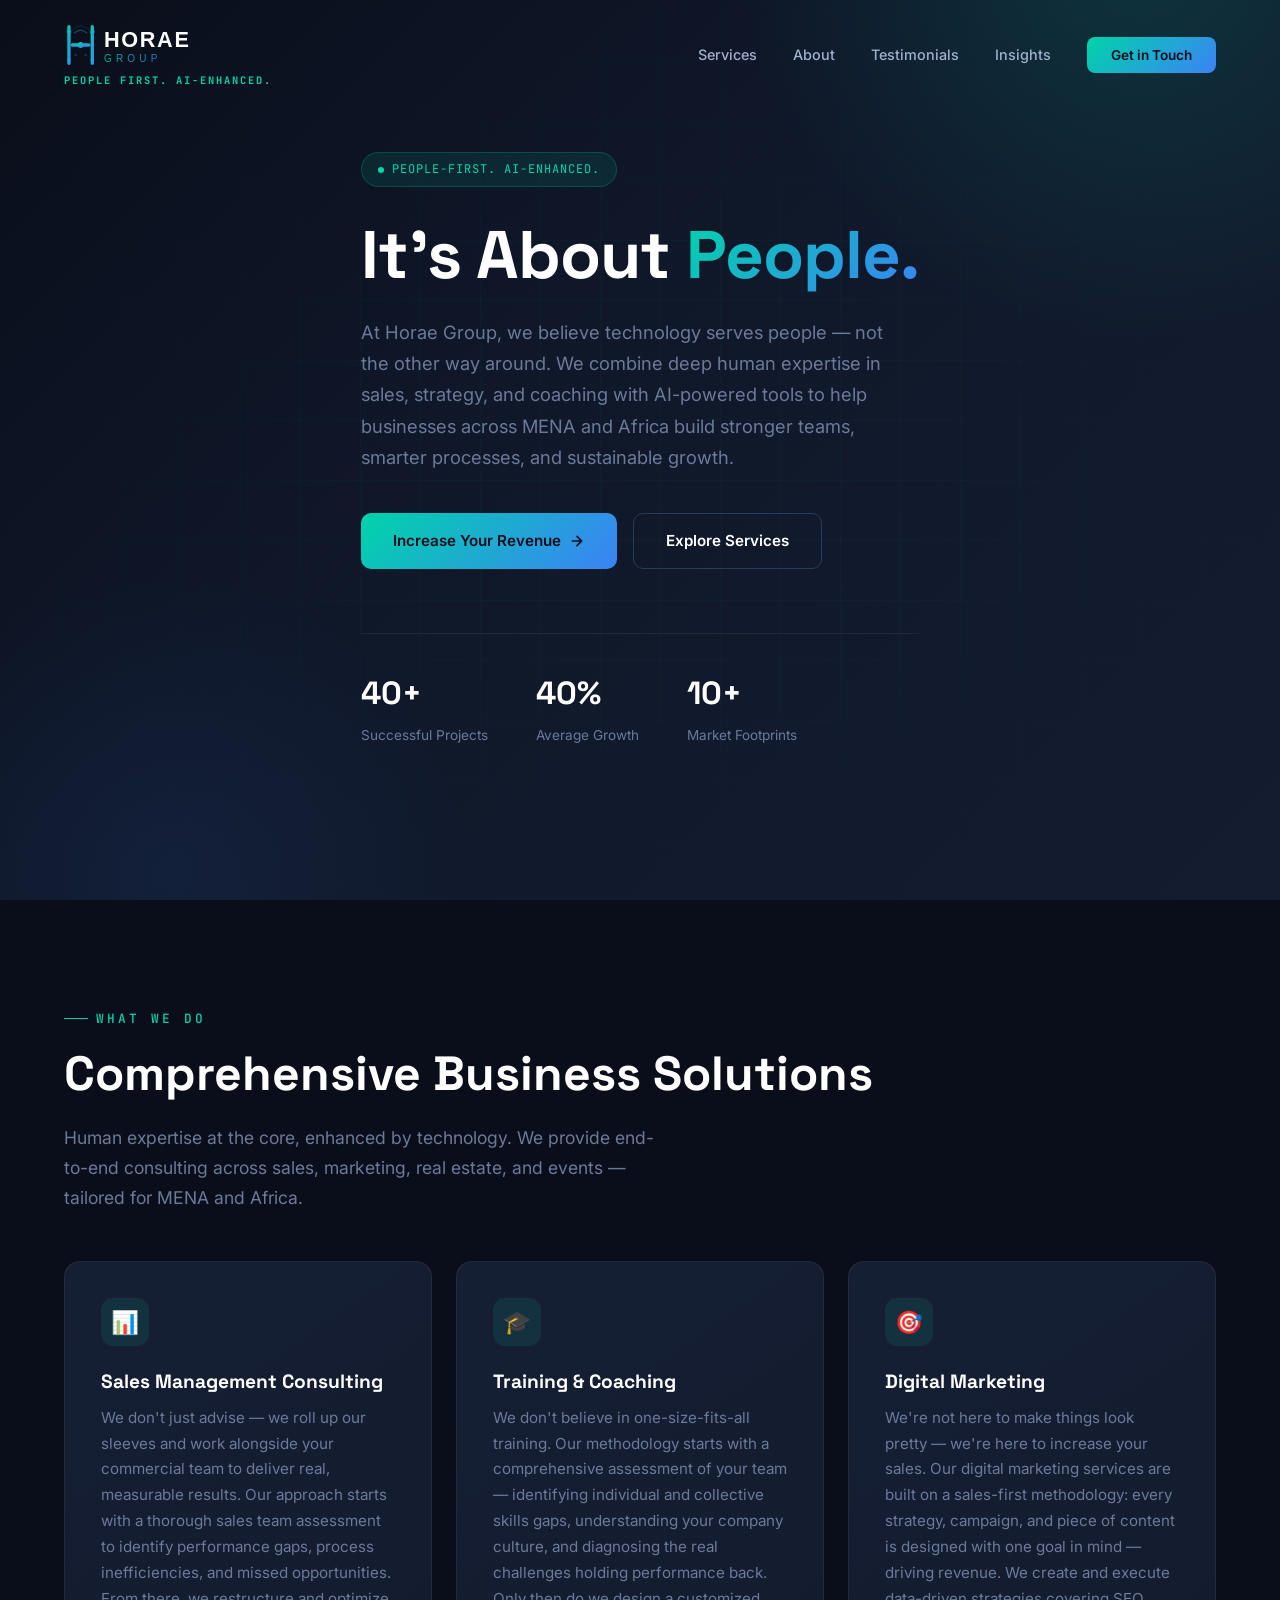
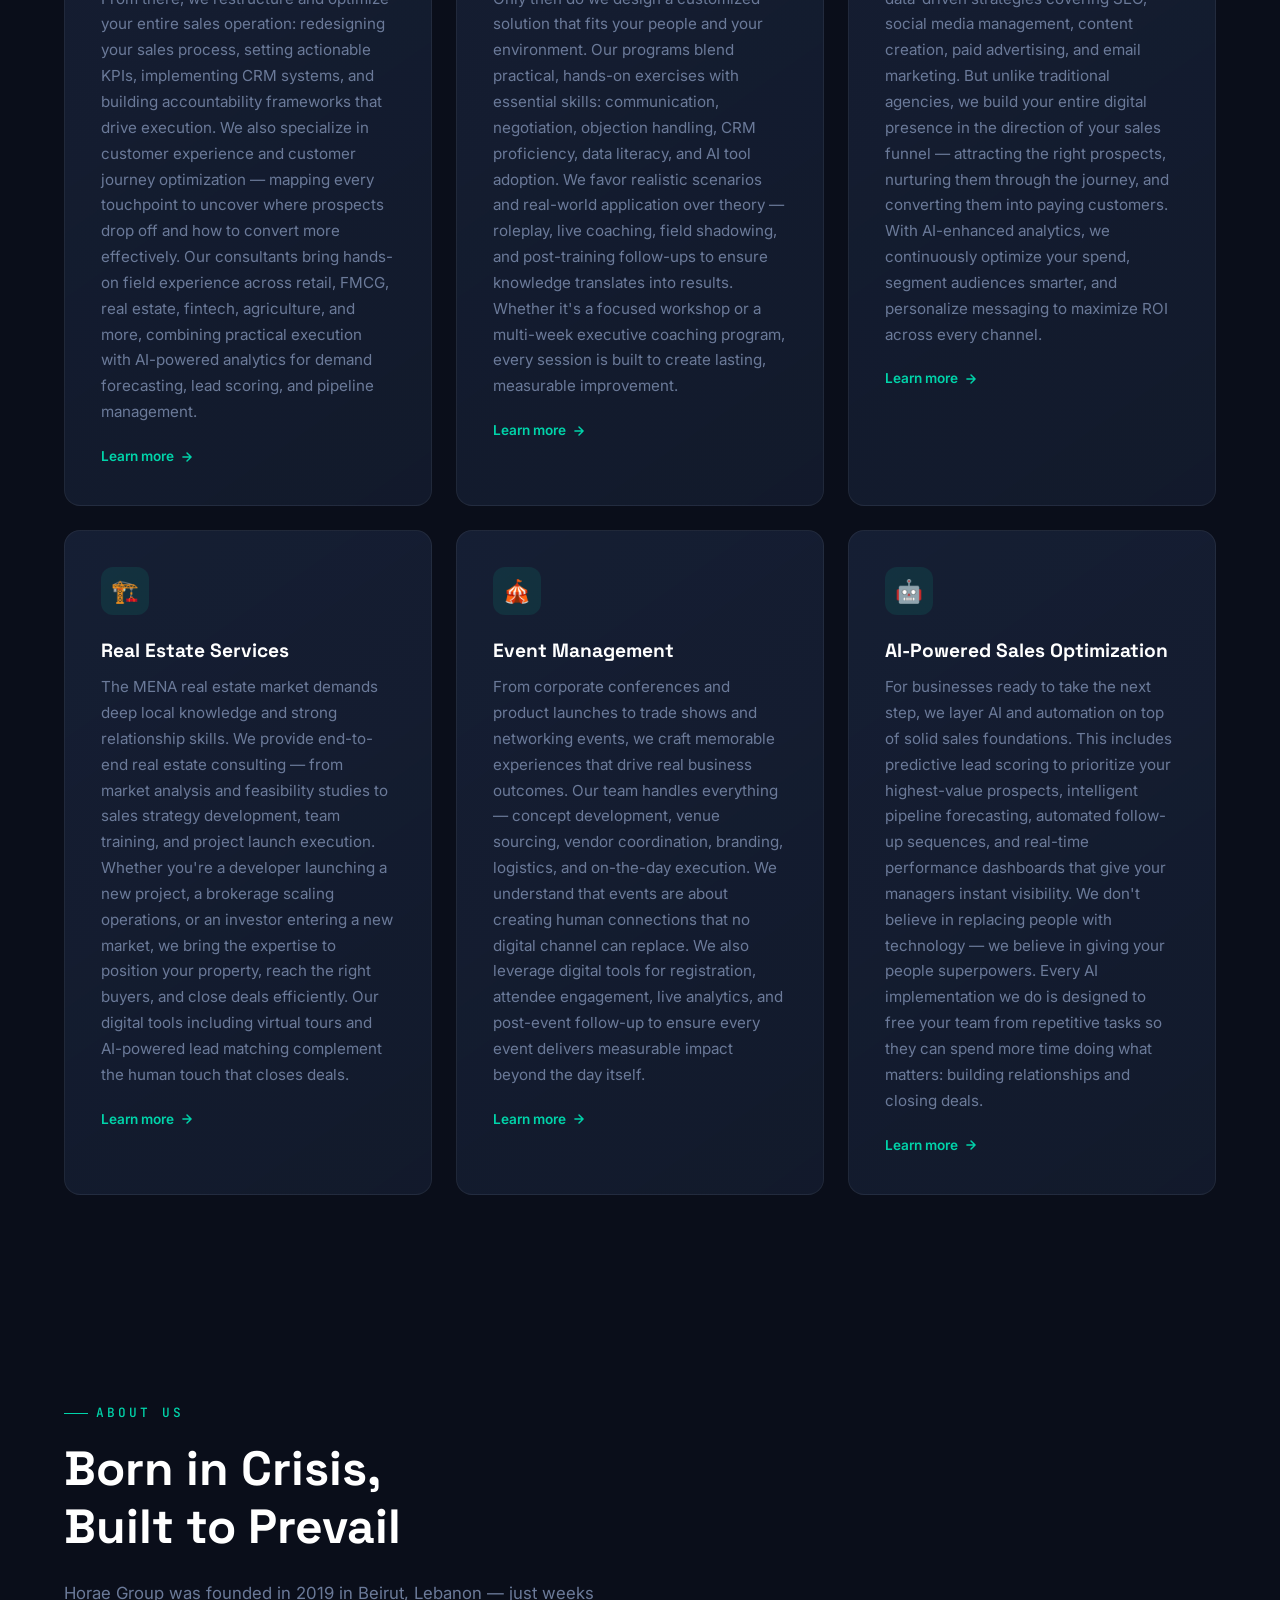
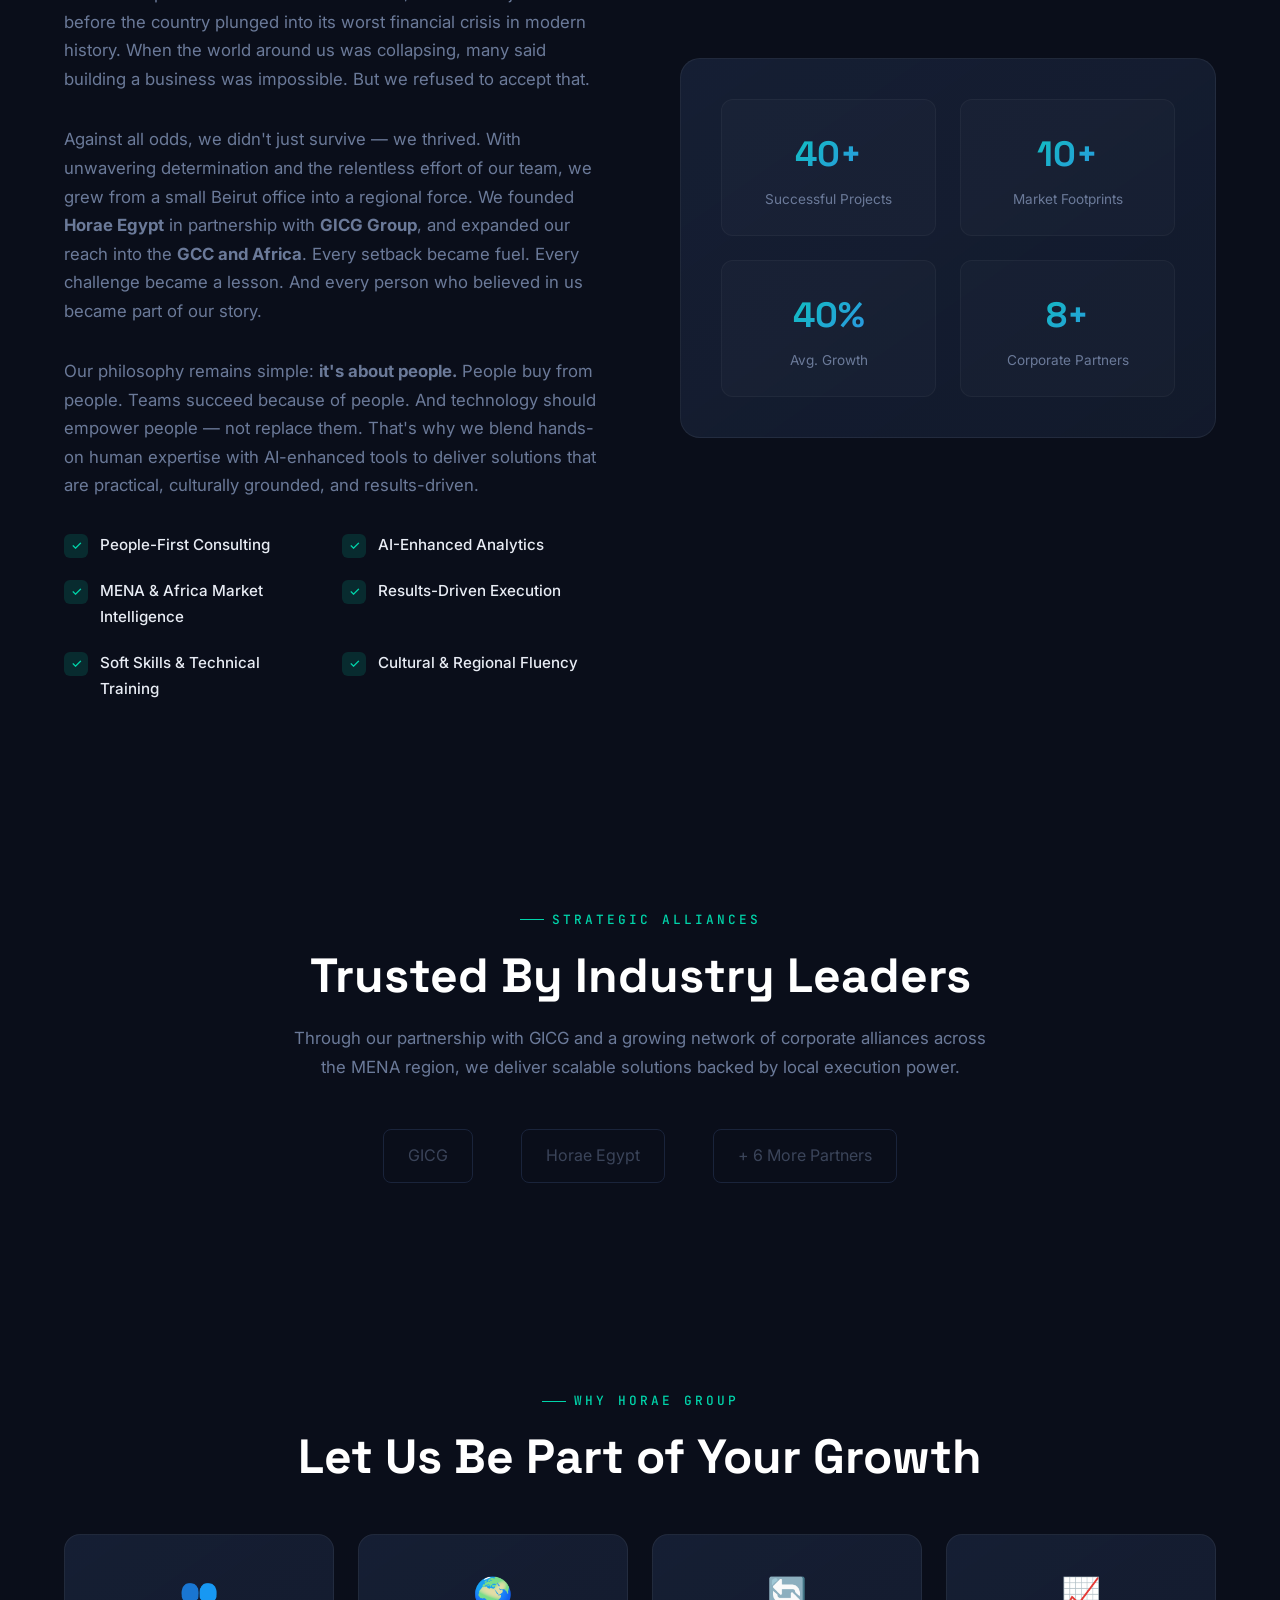
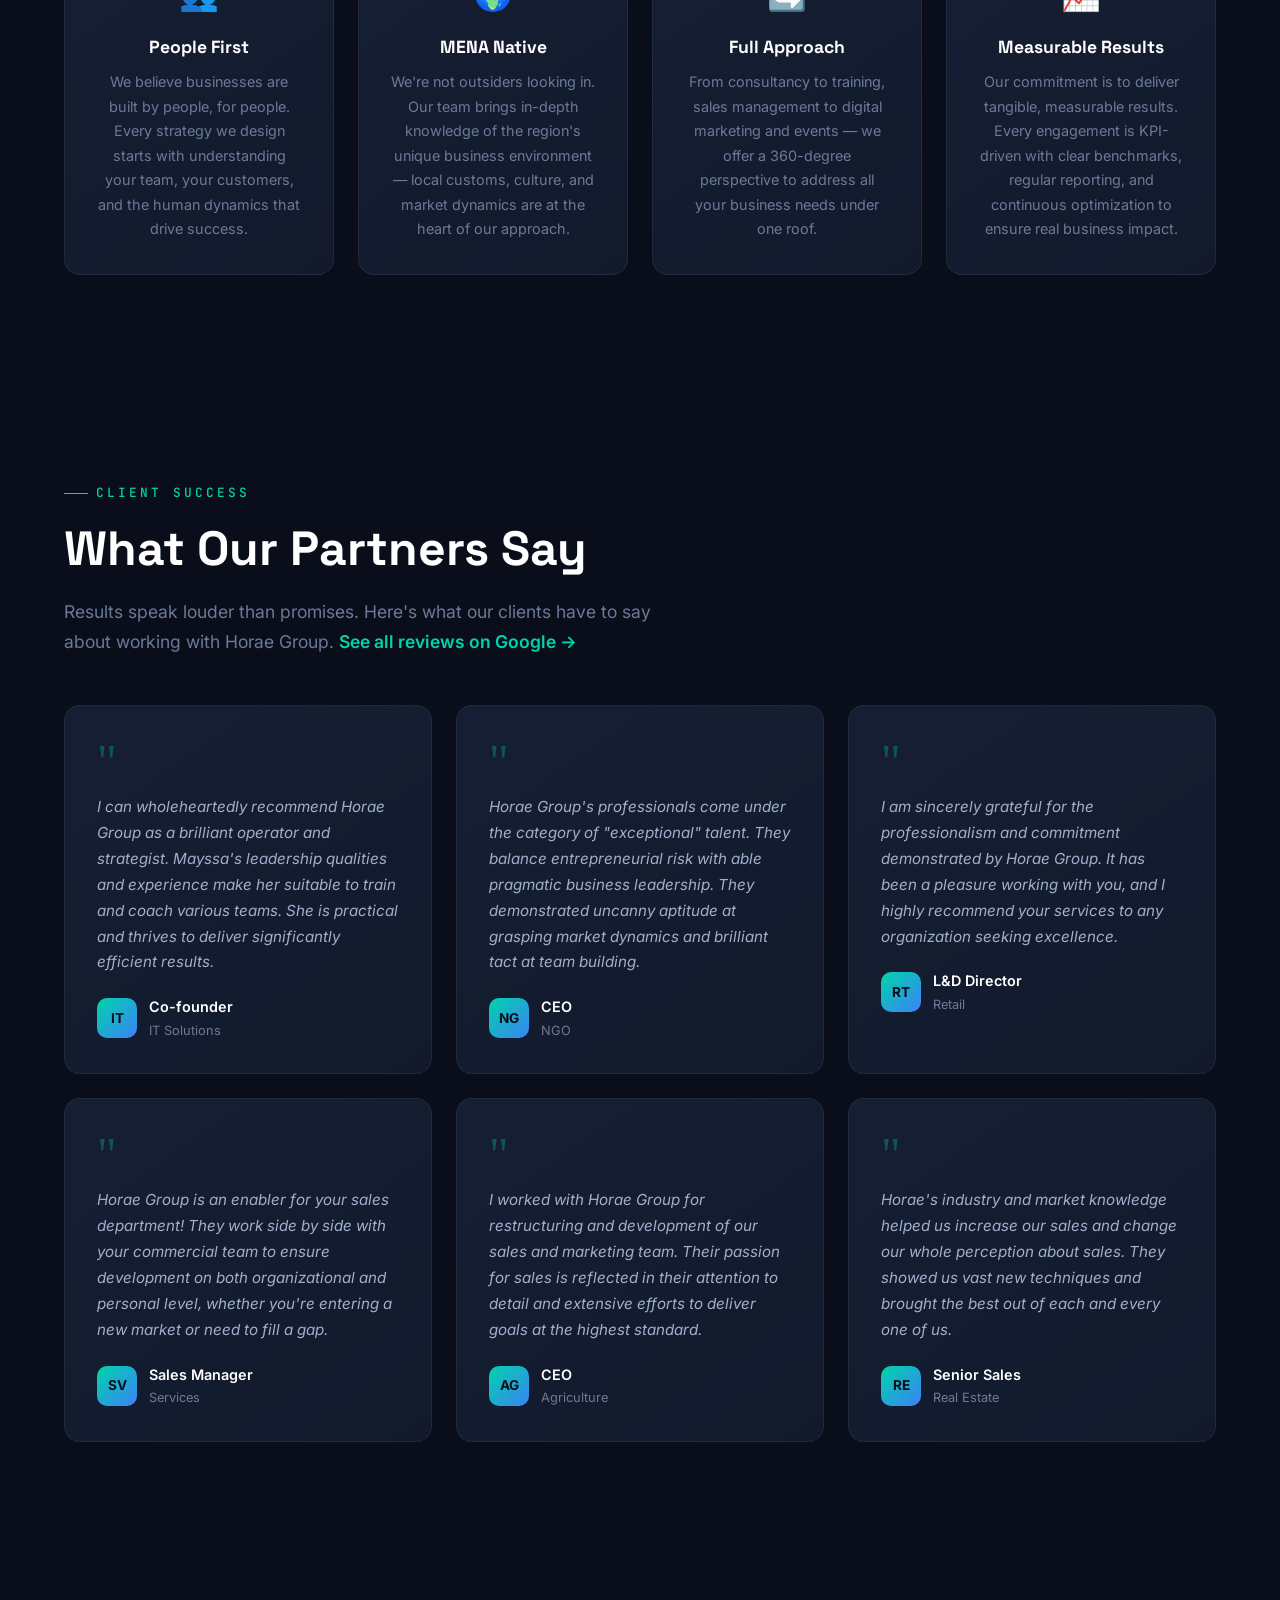
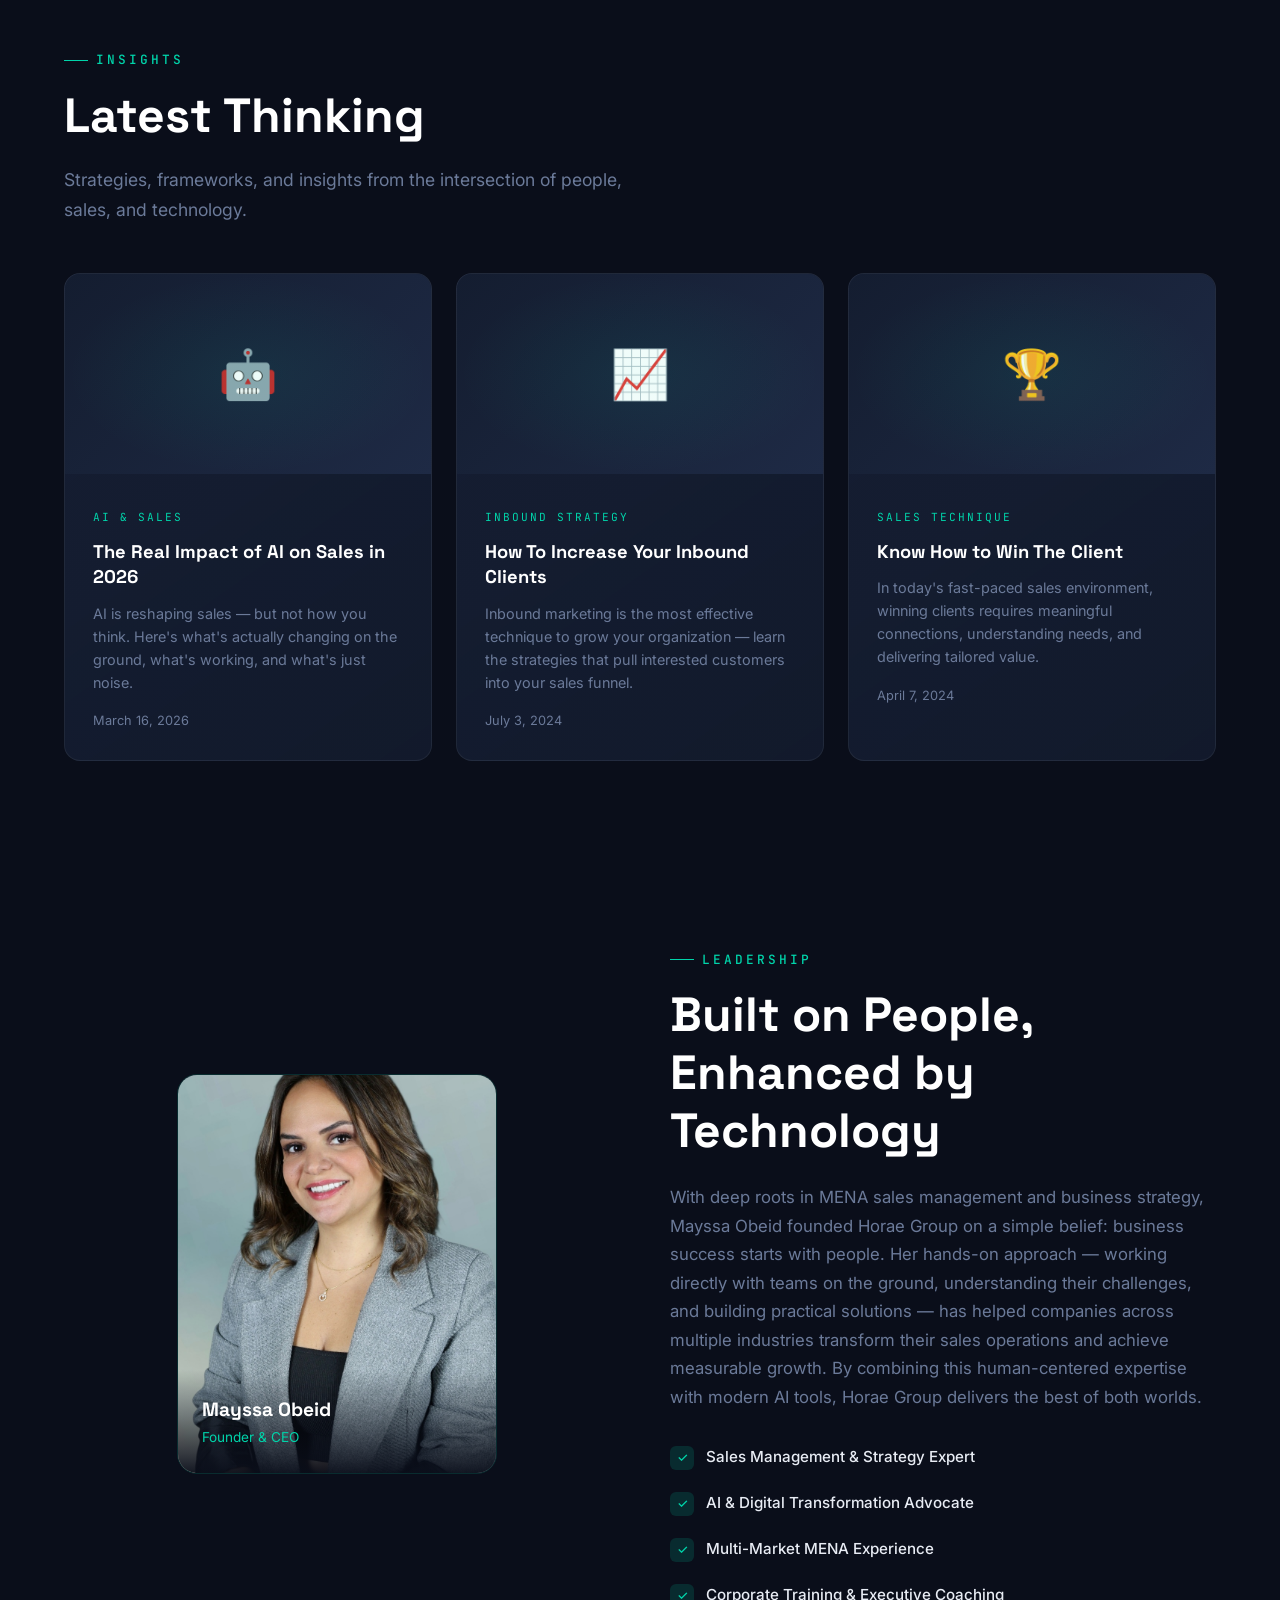
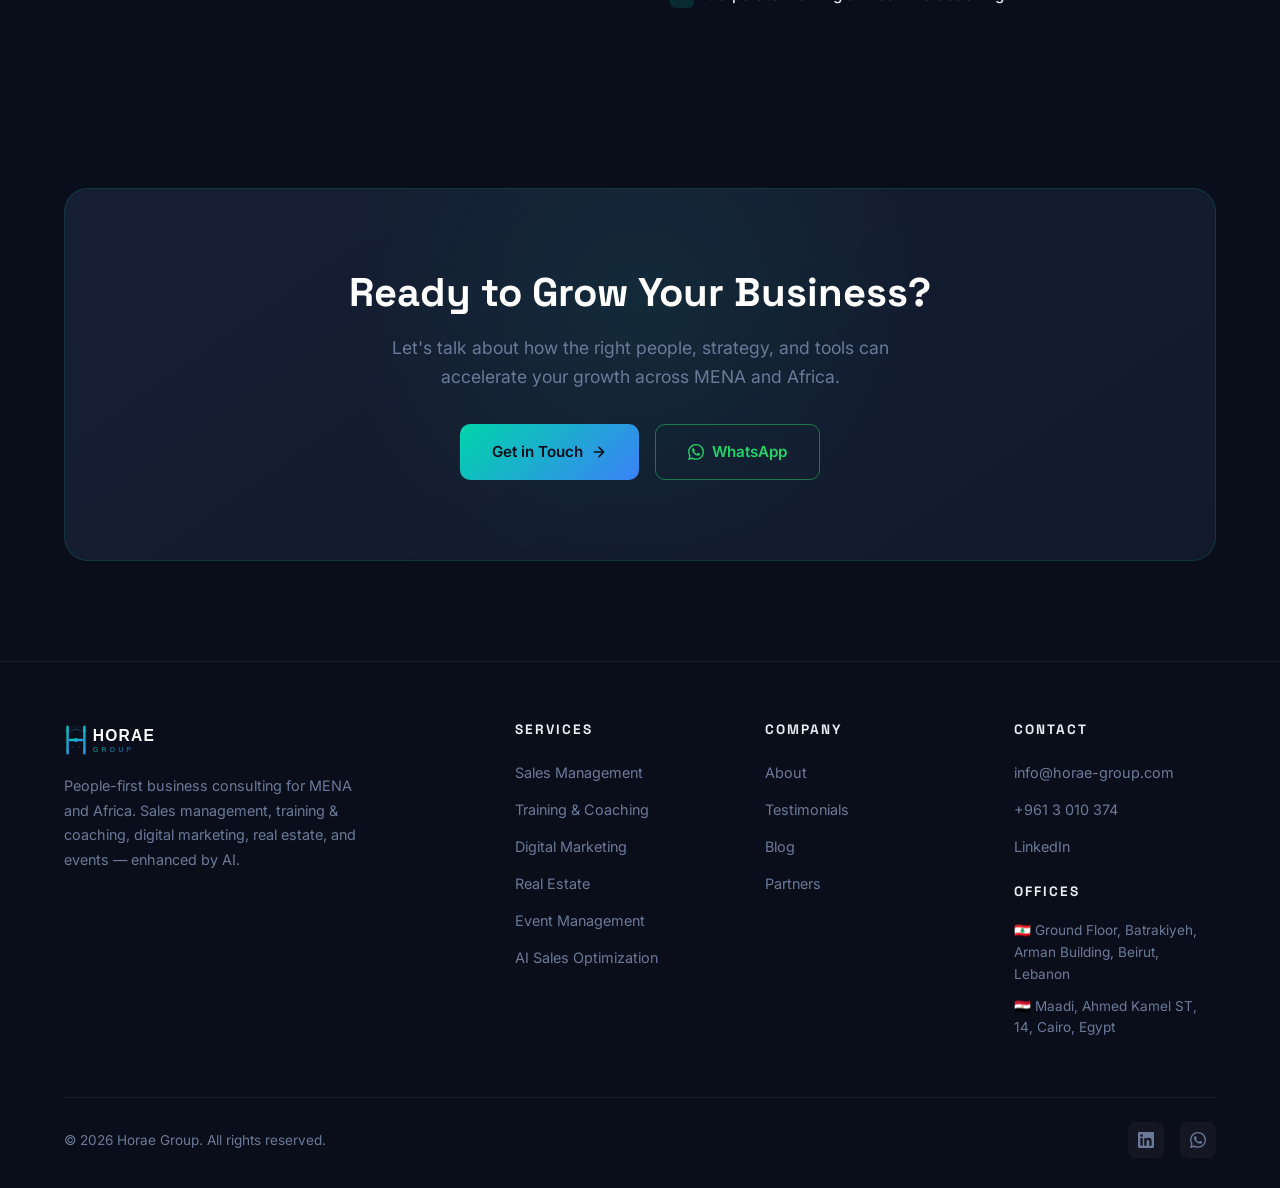
==== index.html @ d15e46da "Major site update: story, services rewrite, new blog, contact info, stats - Hero: bigger logo with t" ====
<!DOCTYPE html>
<html lang="en">
<head>
  <meta charset="UTF-8">
  <meta name="viewport" content="width=device-width, initial-scale=1.0">

  <!-- SEO Meta -->
  <title>Horae Group | People-First Sales Consulting, Enhanced by AI — MENA & Africa</title>
  <meta name="description" content="Horae Group is a MENA & Africa-based consulting firm where it's about people first. We specialize in sales management, training & coaching, digital marketing, and real estate — enhanced by AI and data-driven strategies to deliver measurable growth.">
  <meta name="keywords" content="sales consulting MENA, sales management consulting, sales training coaching, digital marketing MENA, AI sales optimization, business consulting Middle East, real estate consulting, event management, business growth MENA, people-first consulting">
  <meta name="author" content="Horae Group">
  <meta name="robots" content="index, follow">
  <link rel="canonical" href="https://horae-group.com/">

  <!-- Open Graph -->
  <meta property="og:type" content="website">
  <meta property="og:title" content="Horae Group — It's About People | Sales Consulting Enhanced by AI">
  <meta property="og:description" content="People-first business consulting for MENA & Africa. Sales management, training & coaching, digital marketing, and real estate — powered by human expertise, enhanced by AI.">
  <meta property="og:url" content="https://horae-group.com/">
  <meta property="og:site_name" content="Horae Group">
  <meta property="og:image" content="https://horae-group.com/images/og-image.png">
  <meta property="og:locale" content="en_US">

  <!-- Twitter Card -->
  <meta name="twitter:card" content="summary_large_image">
  <meta name="twitter:title" content="Horae Group — It's About People | Sales Consulting Enhanced by AI">
  <meta name="twitter:description" content="People-first sales consulting, training, and digital marketing for MENA & Africa — enhanced by AI.">
  <meta name="twitter:image" content="https://horae-group.com/images/og-image.png">

  <!-- Structured Data -->
  <script type="application/ld+json">
  {
    "@context": "https://schema.org",
    "@type": "Organization",
    "name": "Horae Group",
    "url": "https://horae-group.com",
    "logo": "https://horae-group.com/images/logo.png",
    "description": "MENA & Africa-based people-first consulting firm specializing in sales management, training & coaching, digital marketing, and real estate — enhanced by AI and data-driven strategies.",
    "foundingDate": "2019",
    "areaServed": {
      "@type": "Place",
      "name": "Middle East, North Africa, and Africa"
    },
    "sameAs": [
      "https://www.linkedin.com/company/28443111"
    ],
    "contactPoint": {
      "@type": "ContactPoint",
      "email": "info@horae-group.com",
      "contactType": "sales"
    },
    "hasOfferCatalog": {
      "@type": "OfferCatalog",
      "name": "Consulting Services",
      "itemListElement": [
        {
          "@type": "Offer",
          "itemOffered": {
            "@type": "Service",
            "name": "AI-Powered Sales Optimization"
          }
        },
        {
          "@type": "Offer",
          "itemOffered": {
            "@type": "Service",
            "name": "Digital Transformation Consulting"
          }
        },
        {
          "@type": "Offer",
          "itemOffered": {
            "@type": "Service",
            "name": "Data-Driven Marketing"
          }
        }
      ]
    }
  }
  </script>

  <!-- Fonts -->
  <link rel="preconnect" href="https://fonts.googleapis.com">
  <link rel="preconnect" href="https://fonts.gstatic.com" crossorigin>
  <link href="https://fonts.googleapis.com/css2?family=Inter:wght@400;500;600;700&family=Space+Grotesk:wght@500;600;700&family=JetBrains+Mono:wght@400;500&display=swap" rel="stylesheet">

  <!-- Styles -->
  <link rel="stylesheet" href="css/style.css">

  <!-- Favicon -->
  <link rel="icon" type="image/svg+xml" href="images/favicon.svg">
</head>
<body>

  <!-- ========== NAVIGATION ========== -->
  <nav class="nav" role="navigation" aria-label="Main navigation">
    <div class="container">
      <a href="/" class="nav-logo">
        <img src="images/logo.svg" alt="Horae Group" style="height:50px;">
        <span style="font-size:0.65rem;color:var(--accent);font-family:var(--font-mono);letter-spacing:2px;text-transform:uppercase;">People First. AI-Enhanced.</span>
      </a>
      <ul class="nav-links">
        <li><a href="#services">Services</a></li>
        <li><a href="#about">About</a></li>
        <li><a href="#testimonials">Testimonials</a></li>
        <li><a href="#blog">Insights</a></li>
        <li><a href="#contact" class="nav-cta">Get in Touch</a></li>
      </ul>
      <button class="nav-toggle" aria-label="Toggle menu">
        <span></span><span></span><span></span>
      </button>
    </div>
  </nav>

  <!-- ========== HERO ========== -->
  <section class="hero" id="home">
    <div class="hero-grid"></div>
    <div class="container">
      <div class="hero-content">
        <div class="hero-badge">
          <span class="dot"></span>
          PEOPLE-FIRST. AI-ENHANCED.
        </div>
        <h1>
          It's About <span class="gradient-text">People.</span>
        </h1>
        <p>
          At Horae Group, we believe technology serves people — not the other way around. We combine deep human expertise in sales, strategy, and coaching with AI-powered tools to help businesses across MENA and Africa build stronger teams, smarter processes, and sustainable growth.
        </p>
        <div class="hero-buttons">
          <a href="#contact" class="btn-primary">
            Increase Your Revenue
            <svg width="16" height="16" viewBox="0 0 24 24" fill="none" stroke="currentColor" stroke-width="2.5" stroke-linecap="round" stroke-linejoin="round"><path d="M5 12h14M12 5l7 7-7 7"/></svg>
          </a>
          <a href="#services" class="btn-secondary">
            Explore Services
          </a>
        </div>
        <div class="hero-stats">
          <div class="hero-stat">
            <div class="number" data-count="40" data-suffix="+">0+</div>
            <div class="label">Successful Projects</div>
          </div>
          <div class="hero-stat">
            <div class="number" data-count="40" data-suffix="%">0%</div>
            <div class="label">Average Growth</div>
          </div>
          <div class="hero-stat">
            <div class="number" data-count="10" data-suffix="+">0+</div>
            <div class="label">Market Footprints</div>
          </div>
        </div>
      </div>
    </div>
  </section>

  <!-- ========== SERVICES ========== -->
  <section class="services" id="services">
    <div class="container">
      <div class="fade-in">
        <span class="section-label">What We Do</span>
        <h2 class="section-title">Comprehensive Business Solutions</h2>
        <p class="section-subtitle">Human expertise at the core, enhanced by technology. We provide end-to-end consulting across sales, marketing, real estate, and events — tailored for MENA and Africa.</p>
      </div>
      <div class="services-grid">

        <div class="service-card fade-in">
          <div class="service-icon">📊</div>
          <h3>Sales Management Consulting</h3>
          <p>We don't just advise — we roll up our sleeves and work alongside your commercial team to deliver real, measurable results. Our approach starts with a thorough sales team assessment to identify performance gaps, process inefficiencies, and missed opportunities. From there, we restructure and optimize your entire sales operation: redesigning your sales process, setting actionable KPIs, implementing CRM systems, and building accountability frameworks that drive execution. We also specialize in customer experience and customer journey optimization — mapping every touchpoint to uncover where prospects drop off and how to convert more effectively. Our consultants bring hands-on field experience across retail, FMCG, real estate, fintech, agriculture, and more, combining practical execution with AI-powered analytics for demand forecasting, lead scoring, and pipeline management.</p>
          <a href="#contact" class="learn-more">Learn more <svg width="14" height="14" viewBox="0 0 24 24" fill="none" stroke="currentColor" stroke-width="2.5" stroke-linecap="round" stroke-linejoin="round"><path d="M5 12h14M12 5l7 7-7 7"/></svg></a>
        </div>

        <div class="service-card fade-in">
          <div class="service-icon">🎓</div>
          <h3>Training & Coaching</h3>
          <p>We don't believe in one-size-fits-all training. Our methodology starts with a comprehensive assessment of your team — identifying individual and collective skills gaps, understanding your company culture, and diagnosing the real challenges holding performance back. Only then do we design a customized solution that fits your people and your environment. Our programs blend practical, hands-on exercises with essential skills: communication, negotiation, objection handling, CRM proficiency, data literacy, and AI tool adoption. We favor realistic scenarios and real-world application over theory — roleplay, live coaching, field shadowing, and post-training follow-ups to ensure knowledge translates into results. Whether it's a focused workshop or a multi-week executive coaching program, every session is built to create lasting, measurable improvement.</p>
          <a href="#contact" class="learn-more">Learn more <svg width="14" height="14" viewBox="0 0 24 24" fill="none" stroke="currentColor" stroke-width="2.5" stroke-linecap="round" stroke-linejoin="round"><path d="M5 12h14M12 5l7 7-7 7"/></svg></a>
        </div>

        <div class="service-card fade-in">
          <div class="service-icon">🎯</div>
          <h3>Digital Marketing</h3>
          <p>We're not here to make things look pretty — we're here to increase your sales. Our digital marketing services are built on a sales-first methodology: every strategy, campaign, and piece of content is designed with one goal in mind — driving revenue. We create and execute data-driven strategies covering SEO, social media management, content creation, paid advertising, and email marketing. But unlike traditional agencies, we build your entire digital presence in the direction of your sales funnel — attracting the right prospects, nurturing them through the journey, and converting them into paying customers. With AI-enhanced analytics, we continuously optimize your spend, segment audiences smarter, and personalize messaging to maximize ROI across every channel.</p>
          <a href="#contact" class="learn-more">Learn more <svg width="14" height="14" viewBox="0 0 24 24" fill="none" stroke="currentColor" stroke-width="2.5" stroke-linecap="round" stroke-linejoin="round"><path d="M5 12h14M12 5l7 7-7 7"/></svg></a>
        </div>

        <div class="service-card fade-in">
          <div class="service-icon">🏗️</div>
          <h3>Real Estate Services</h3>
          <p>The MENA real estate market demands deep local knowledge and strong relationship skills. We provide end-to-end real estate consulting — from market analysis and feasibility studies to sales strategy development, team training, and project launch execution. Whether you're a developer launching a new project, a brokerage scaling operations, or an investor entering a new market, we bring the expertise to position your property, reach the right buyers, and close deals efficiently. Our digital tools including virtual tours and AI-powered lead matching complement the human touch that closes deals.</p>
          <a href="#contact" class="learn-more">Learn more <svg width="14" height="14" viewBox="0 0 24 24" fill="none" stroke="currentColor" stroke-width="2.5" stroke-linecap="round" stroke-linejoin="round"><path d="M5 12h14M12 5l7 7-7 7"/></svg></a>
        </div>

        <div class="service-card fade-in">
          <div class="service-icon">🎪</div>
          <h3>Event Management</h3>
          <p>From corporate conferences and product launches to trade shows and networking events, we craft memorable experiences that drive real business outcomes. Our team handles everything — concept development, venue sourcing, vendor coordination, branding, logistics, and on-the-day execution. We understand that events are about creating human connections that no digital channel can replace. We also leverage digital tools for registration, attendee engagement, live analytics, and post-event follow-up to ensure every event delivers measurable impact beyond the day itself.</p>
          <a href="#contact" class="learn-more">Learn more <svg width="14" height="14" viewBox="0 0 24 24" fill="none" stroke="currentColor" stroke-width="2.5" stroke-linecap="round" stroke-linejoin="round"><path d="M5 12h14M12 5l7 7-7 7"/></svg></a>
        </div>

        <div class="service-card fade-in">
          <div class="service-icon">🤖</div>
          <h3>AI-Powered Sales Optimization</h3>
          <p>For businesses ready to take the next step, we layer AI and automation on top of solid sales foundations. This includes predictive lead scoring to prioritize your highest-value prospects, intelligent pipeline forecasting, automated follow-up sequences, and real-time performance dashboards that give your managers instant visibility. We don't believe in replacing people with technology — we believe in giving your people superpowers. Every AI implementation we do is designed to free your team from repetitive tasks so they can spend more time doing what matters: building relationships and closing deals.</p>
          <a href="#contact" class="learn-more">Learn more <svg width="14" height="14" viewBox="0 0 24 24" fill="none" stroke="currentColor" stroke-width="2.5" stroke-linecap="round" stroke-linejoin="round"><path d="M5 12h14M12 5l7 7-7 7"/></svg></a>
        </div>

      </div>
    </div>
  </section>

  <!-- ========== ABOUT ========== -->
  <section class="about" id="about">
    <div class="container">
      <div class="about-grid">
        <div class="about-content fade-in">
          <span class="section-label">About Us</span>
          <h2 class="section-title">Born in Crisis,<br>Built to Prevail</h2>
          <p class="about-text">
            Horae Group was founded in 2019 in Beirut, Lebanon — just weeks before the country plunged into its worst financial crisis in modern history. When the world around us was collapsing, many said building a business was impossible. But we refused to accept that.
          </p>
          <p class="about-text">
            Against all odds, we didn't just survive — we thrived. With unwavering determination and the relentless effort of our team, we grew from a small Beirut office into a regional force. We founded <strong>Horae Egypt</strong> in partnership with <strong>GICG Group</strong>, and expanded our reach into the <strong>GCC and Africa</strong>. Every setback became fuel. Every challenge became a lesson. And every person who believed in us became part of our story.
          </p>
          <p class="about-text">
            Our philosophy remains simple: <strong>it's about people.</strong> People buy from people. Teams succeed because of people. And technology should empower people — not replace them. That's why we blend hands-on human expertise with AI-enhanced tools to deliver solutions that are practical, culturally grounded, and results-driven.
          </p>
          <div class="about-features">
            <div class="about-feature">
              <span class="check">✓</span>
              <span>People-First Consulting</span>
            </div>
            <div class="about-feature">
              <span class="check">✓</span>
              <span>AI-Enhanced Analytics</span>
            </div>
            <div class="about-feature">
              <span class="check">✓</span>
              <span>MENA & Africa Market Intelligence</span>
            </div>
            <div class="about-feature">
              <span class="check">✓</span>
              <span>Results-Driven Execution</span>
            </div>
            <div class="about-feature">
              <span class="check">✓</span>
              <span>Soft Skills & Technical Training</span>
            </div>
            <div class="about-feature">
              <span class="check">✓</span>
              <span>Cultural & Regional Fluency</span>
            </div>
          </div>
        </div>
        <div class="about-visual fade-in">
          <div class="about-card">
            <div class="metric-grid">
              <div class="metric">
                <div class="value" data-count="40" data-suffix="+">0+</div>
                <div class="desc">Successful Projects</div>
              </div>
              <div class="metric">
                <div class="value" data-count="10" data-suffix="+">0+</div>
                <div class="desc">Market Footprints</div>
              </div>
              <div class="metric">
                <div class="value" data-count="40" data-suffix="%">0%</div>
                <div class="desc">Avg. Growth</div>
              </div>
              <div class="metric">
                <div class="value" data-count="8" data-suffix="+">0+</div>
                <div class="desc">Corporate Partners</div>
              </div>
            </div>
          </div>
        </div>
      </div>
    </div>
  </section>

  <!-- ========== PARTNERS ========== -->
  <section class="partners" id="partners">
    <div class="container fade-in">
      <span class="section-label" style="justify-content: center;">Strategic Alliances</span>
      <h2 class="section-title">Trusted By Industry Leaders</h2>
      <p class="partner-text">
        Through our partnership with GICG and a growing network of corporate alliances across the MENA region, we deliver scalable solutions backed by local execution power.
      </p>
      <!-- Partner logos can be added as images here -->
      <div class="partners-logos">
        <span style="font-size:1rem;color:var(--muted);border:1px solid var(--steel);padding:12px 24px;border-radius:8px;">GICG</span>
        <span style="font-size:1rem;color:var(--muted);border:1px solid var(--steel);padding:12px 24px;border-radius:8px;">Horae Egypt</span>
        <span style="font-size:1rem;color:var(--muted);border:1px solid var(--steel);padding:12px 24px;border-radius:8px;">+ 6 More Partners</span>
      </div>
    </div>
  </section>

  <!-- ========== WHY CHOOSE US ========== -->
  <section class="why-us" id="why">
    <div class="container">
      <div class="fade-in" style="text-align:center;margin-bottom:48px;">
        <span class="section-label" style="justify-content:center;">Why Horae Group</span>
        <h2 class="section-title">Let Us Be Part of Your Growth</h2>
      </div>
      <div class="why-grid">
        <div class="why-card fade-in">
          <div class="icon">👥</div>
          <h3>People First</h3>
          <p>We believe businesses are built by people, for people. Every strategy we design starts with understanding your team, your customers, and the human dynamics that drive success.</p>
        </div>
        <div class="why-card fade-in">
          <div class="icon">🌍</div>
          <h3>MENA Native</h3>
          <p>We're not outsiders looking in. Our team brings in-depth knowledge of the region's unique business environment — local customs, culture, and market dynamics are at the heart of our approach.</p>
        </div>
        <div class="why-card fade-in">
          <div class="icon">🔄</div>
          <h3>Full Approach</h3>
          <p>From consultancy to training, sales management to digital marketing and events — we offer a 360-degree perspective to address all your business needs under one roof.</p>
        </div>
        <div class="why-card fade-in">
          <div class="icon">📈</div>
          <h3>Measurable Results</h3>
          <p>Our commitment is to deliver tangible, measurable results. Every engagement is KPI-driven with clear benchmarks, regular reporting, and continuous optimization to ensure real business impact.</p>
        </div>
      </div>
    </div>
  </section>

  <!-- ========== TESTIMONIALS ========== -->
  <section class="testimonials" id="testimonials">
    <div class="container">
      <div class="fade-in">
        <span class="section-label">Client Success</span>
        <h2 class="section-title">What Our Partners Say</h2>
        <p class="section-subtitle">Results speak louder than promises. Here's what our clients have to say about working with Horae Group. <a href="https://www.google.com/maps/place/Horae+Group,+Beirut" target="_blank" rel="noopener" style="color:var(--accent);font-weight:600;">See all reviews on Google →</a></p>
      </div>
      <div class="testimonial-grid">

        <div class="testimonial-card fade-in">
          <div class="quote-mark">"</div>
          <blockquote>I can wholeheartedly recommend Horae Group as a brilliant operator and strategist. Mayssa's leadership qualities and experience make her suitable to train and coach various teams. She is practical and thrives to deliver significantly efficient results.</blockquote>
          <div class="testimonial-author">
            <div class="avatar">IT</div>
            <div class="info">
              <div class="name">Co-founder</div>
              <div class="role">IT Solutions</div>
            </div>
          </div>
        </div>

        <div class="testimonial-card fade-in">
          <div class="quote-mark">"</div>
          <blockquote>Horae Group's professionals come under the category of "exceptional" talent. They balance entrepreneurial risk with able pragmatic business leadership. They demonstrated uncanny aptitude at grasping market dynamics and brilliant tact at team building.</blockquote>
          <div class="testimonial-author">
            <div class="avatar">NG</div>
            <div class="info">
              <div class="name">CEO</div>
              <div class="role">NGO</div>
            </div>
          </div>
        </div>

        <div class="testimonial-card fade-in">
          <div class="quote-mark">"</div>
          <blockquote>I am sincerely grateful for the professionalism and commitment demonstrated by Horae Group. It has been a pleasure working with you, and I highly recommend your services to any organization seeking excellence.</blockquote>
          <div class="testimonial-author">
            <div class="avatar">RT</div>
            <div class="info">
              <div class="name">L&D Director</div>
              <div class="role">Retail</div>
            </div>
          </div>
        </div>

        <div class="testimonial-card fade-in">
          <div class="quote-mark">"</div>
          <blockquote>Horae Group is an enabler for your sales department! They work side by side with your commercial team to ensure development on both organizational and personal level, whether you're entering a new market or need to fill a gap.</blockquote>
          <div class="testimonial-author">
            <div class="avatar">SV</div>
            <div class="info">
              <div class="name">Sales Manager</div>
              <div class="role">Services</div>
            </div>
          </div>
        </div>

        <div class="testimonial-card fade-in">
          <div class="quote-mark">"</div>
          <blockquote>I worked with Horae Group for restructuring and development of our sales and marketing team. Their passion for sales is reflected in their attention to detail and extensive efforts to deliver goals at the highest standard.</blockquote>
          <div class="testimonial-author">
            <div class="avatar">AG</div>
            <div class="info">
              <div class="name">CEO</div>
              <div class="role">Agriculture</div>
            </div>
          </div>
        </div>

        <div class="testimonial-card fade-in">
          <div class="quote-mark">"</div>
          <blockquote>Horae's industry and market knowledge helped us increase our sales and change our whole perception about sales. They showed us vast new techniques and brought the best out of each and every one of us.</blockquote>
          <div class="testimonial-author">
            <div class="avatar">RE</div>
            <div class="info">
              <div class="name">Senior Sales</div>
              <div class="role">Real Estate</div>
            </div>
          </div>
        </div>

      </div>
    </div>
  </section>

  <!-- ========== BLOG ========== -->
  <section class="blog" id="blog">
    <div class="container">
      <div class="fade-in">
        <span class="section-label">Insights</span>
        <h2 class="section-title">Latest Thinking</h2>
        <p class="section-subtitle">Strategies, frameworks, and insights from the intersection of people, sales, and technology.</p>
      </div>
      <div class="blog-grid">
        <a href="blog/ai-impact-on-sales-2026.html" class="blog-card fade-in">
          <div class="blog-card-image">🤖</div>
          <div class="blog-card-body">
            <span class="tag">AI & Sales</span>
            <h3>The Real Impact of AI on Sales in 2026</h3>
            <p>AI is reshaping sales — but not how you think. Here's what's actually changing on the ground, what's working, and what's just noise.</p>
            <div class="date">March 16, 2026</div>
          </div>
        </a>
        <a href="blog/how-to-increase-inbound-clients.html" class="blog-card fade-in">
          <div class="blog-card-image">📈</div>
          <div class="blog-card-body">
            <span class="tag">Inbound Strategy</span>
            <h3>How To Increase Your Inbound Clients</h3>
            <p>Inbound marketing is the most effective technique to grow your organization — learn the strategies that pull interested customers into your sales funnel.</p>
            <div class="date">July 3, 2024</div>
          </div>
        </a>
        <a href="blog/how-to-win-the-client.html" class="blog-card fade-in">
          <div class="blog-card-image">🏆</div>
          <div class="blog-card-body">
            <span class="tag">Sales Technique</span>
            <h3>Know How to Win The Client</h3>
            <p>In today's fast-paced sales environment, winning clients requires meaningful connections, understanding needs, and delivering tailored value.</p>
            <div class="date">April 7, 2024</div>
          </div>
        </a>
      </div>
    </div>
  </section>

  <!-- ========== FOUNDER ========== -->
  <section class="about" id="founder" style="padding:80px 0;">
    <div class="container">
      <div class="about-grid" style="gap:60px;">
        <div class="about-visual fade-in" style="display:flex;justify-content:center;">
          <div style="width:320px;height:400px;border-radius:20px;overflow:hidden;border:1px solid rgba(0,212,170,0.15);position:relative;">
            <!-- Replace src with actual photo -->
            <img id="founder-photo" src="images/founder.jpg" alt="Mayssa Obeid — Founder, Horae Group" style="width:100%;height:100%;object-fit:cover;" onerror="this.parentElement.innerHTML='<div style=\'width:100%;height:100%;display:flex;align-items:center;justify-content:center;background:linear-gradient(135deg,#1e2a45,#0f1729);font-size:4rem;\'>👩‍💼</div>'">
            <div style="position:absolute;bottom:0;left:0;right:0;padding:24px;background:linear-gradient(transparent,rgba(10,14,26,0.95));">
              <div style="font-family:var(--font-heading);font-size:1.2rem;color:var(--pure-white);font-weight:700;">Mayssa Obeid</div>
              <div style="font-size:0.85rem;color:var(--accent);">Founder & CEO</div>
            </div>
          </div>
        </div>
        <div class="about-content fade-in">
          <span class="section-label">Leadership</span>
          <h2 class="section-title">Built on People,<br>Enhanced by Technology</h2>
          <p class="about-text">
            With deep roots in MENA sales management and business strategy, Mayssa Obeid founded Horae Group on a simple belief: business success starts with people. Her hands-on approach — working directly with teams on the ground, understanding their challenges, and building practical solutions — has helped companies across multiple industries transform their sales operations and achieve measurable growth. By combining this human-centered expertise with modern AI tools, Horae Group delivers the best of both worlds.
          </p>
          <div class="about-features" style="grid-template-columns:1fr;">
            <div class="about-feature">
              <span class="check">✓</span>
              <span>Sales Management & Strategy Expert</span>
            </div>
            <div class="about-feature">
              <span class="check">✓</span>
              <span>AI & Digital Transformation Advocate</span>
            </div>
            <div class="about-feature">
              <span class="check">✓</span>
              <span>Multi-Market MENA Experience</span>
            </div>
            <div class="about-feature">
              <span class="check">✓</span>
              <span>Corporate Training & Executive Coaching</span>
            </div>
          </div>
        </div>
      </div>
    </div>
  </section>

  <!-- ========== CTA ========== -->
  <section class="cta-section" id="contact">
    <div class="container">
      <div class="cta-box fade-in">
        <h2>Ready to Grow Your Business?</h2>
        <p>Let's talk about how the right people, strategy, and tools can accelerate your growth across MENA and Africa.</p>
        <div style="display:flex;gap:16px;justify-content:center;flex-wrap:wrap;">
          <a href="mailto:info@horae-group.com" class="btn-primary">
            Get in Touch
            <svg width="16" height="16" viewBox="0 0 24 24" fill="none" stroke="currentColor" stroke-width="2.5" stroke-linecap="round" stroke-linejoin="round"><path d="M5 12h14M12 5l7 7-7 7"/></svg>
          </a>
          <a href="https://wa.me/9613010374" target="_blank" rel="noopener" class="btn-secondary" style="border-color:rgba(37,211,102,0.5);color:#25d366;">
            <svg width="16" height="16" viewBox="0 0 24 24" fill="currentColor"><path d="M17.472 14.382c-.297-.149-1.758-.867-2.03-.967-.273-.099-.471-.148-.67.15-.197.297-.767.966-.94 1.164-.173.199-.347.223-.644.075-.297-.15-1.255-.463-2.39-1.475-.883-.788-1.48-1.761-1.653-2.059-.173-.297-.018-.458.13-.606.134-.133.298-.347.446-.52.149-.174.198-.298.298-.497.099-.198.05-.371-.025-.52-.075-.149-.669-1.612-.916-2.207-.242-.579-.487-.5-.669-.51-.173-.008-.371-.01-.57-.01-.198 0-.52.074-.792.372-.272.297-1.04 1.016-1.04 2.479 0 1.462 1.065 2.875 1.213 3.074.149.198 2.096 3.2 5.077 4.487.709.306 1.262.489 1.694.625.712.227 1.36.195 1.871.118.571-.085 1.758-.719 2.006-1.413.248-.694.248-1.289.173-1.413-.074-.124-.272-.198-.57-.347m-5.421 7.403h-.004a9.87 9.87 0 01-5.031-1.378l-.361-.214-3.741.982.998-3.648-.235-.374a9.86 9.86 0 01-1.51-5.26c.001-5.45 4.436-9.884 9.888-9.884 2.64 0 5.122 1.03 6.988 2.898a9.825 9.825 0 012.893 6.994c-.003 5.45-4.437 9.884-9.885 9.884m8.413-18.297A11.815 11.815 0 0012.05 0C5.495 0 .16 5.335.157 11.892c0 2.096.547 4.142 1.588 5.945L.057 24l6.305-1.654a11.882 11.882 0 005.683 1.448h.005c6.554 0 11.89-5.335 11.893-11.893a11.821 11.821 0 00-3.48-8.413z"/></svg>
            WhatsApp
          </a>
        </div>
      </div>
    </div>
  </section>

  <!-- ========== FOOTER ========== -->
  <footer class="footer">
    <div class="container">
      <div class="footer-grid">
        <div class="footer-brand">
          <div class="nav-logo">
            <img src="images/logo.svg" alt="Horae Group" style="height:36px;">
          </div>
          <p>People-first business consulting for MENA and Africa. Sales management, training & coaching, digital marketing, real estate, and events — enhanced by AI.</p>
        </div>
        <div class="footer-col">
          <h4>Services</h4>
          <ul>
            <li><a href="#services">Sales Management</a></li>
            <li><a href="#services">Training & Coaching</a></li>
            <li><a href="#services">Digital Marketing</a></li>
            <li><a href="#services">Real Estate</a></li>
            <li><a href="#services">Event Management</a></li>
            <li><a href="#services">AI Sales Optimization</a></li>
          </ul>
        </div>
        <div class="footer-col">
          <h4>Company</h4>
          <ul>
            <li><a href="#about">About</a></li>
            <li><a href="#testimonials">Testimonials</a></li>
            <li><a href="#blog">Blog</a></li>
            <li><a href="#partners">Partners</a></li>
          </ul>
        </div>
        <div class="footer-col">
          <h4>Contact</h4>
          <ul>
            <li><a href="mailto:info@horae-group.com">info@horae-group.com</a></li>
            <li><a href="https://wa.me/9613010374" target="_blank" rel="noopener">+961 3 010 374</a></li>
            <li><a href="https://www.linkedin.com/company/28443111" target="_blank" rel="noopener">LinkedIn</a></li>
          </ul>
          <h4 style="margin-top:24px;">Offices</h4>
          <ul>
            <li style="color:var(--muted);font-size:0.85rem;line-height:1.6;">🇱🇧 Ground Floor, Batrakiyeh, Arman Building, Beirut, Lebanon</li>
            <li style="color:var(--muted);font-size:0.85rem;line-height:1.6;margin-top:8px;">🇪🇬 Maadi, Ahmed Kamel ST, 14, Cairo, Egypt</li>
          </ul>
        </div>
      </div>
      <div class="footer-bottom">
        <span>&copy; 2026 Horae Group. All rights reserved.</span>
        <div class="footer-socials">
          <a href="https://www.linkedin.com/company/28443111" target="_blank" rel="noopener" aria-label="LinkedIn">
            <svg width="16" height="16" viewBox="0 0 24 24" fill="currentColor"><path d="M20.447 20.452h-3.554v-5.569c0-1.328-.027-3.037-1.852-3.037-1.853 0-2.136 1.445-2.136 2.939v5.667H9.351V9h3.414v1.561h.046c.477-.9 1.637-1.85 3.37-1.85 3.601 0 4.267 2.37 4.267 5.455v6.286zM5.337 7.433a2.062 2.062 0 01-2.063-2.065 2.064 2.064 0 112.063 2.065zm1.782 13.019H3.555V9h3.564v11.452zM22.225 0H1.771C.792 0 0 .774 0 1.729v20.542C0 23.227.792 24 1.771 24h20.451C23.2 24 24 23.227 24 22.271V1.729C24 .774 23.2 0 22.222 0h.003z"/></svg>
          </a>
          <a href="https://wa.me/9613010374" target="_blank" rel="noopener" aria-label="WhatsApp">
            <svg width="16" height="16" viewBox="0 0 24 24" fill="currentColor"><path d="M17.472 14.382c-.297-.149-1.758-.867-2.03-.967-.273-.099-.471-.148-.67.15-.197.297-.767.966-.94 1.164-.173.199-.347.223-.644.075-.297-.15-1.255-.463-2.39-1.475-.883-.788-1.48-1.761-1.653-2.059-.173-.297-.018-.458.13-.606.134-.133.298-.347.446-.52.149-.174.198-.298.298-.497.099-.198.05-.371-.025-.52-.075-.149-.669-1.612-.916-2.207-.242-.579-.487-.5-.669-.51-.173-.008-.371-.01-.57-.01-.198 0-.52.074-.792.372-.272.297-1.04 1.016-1.04 2.479 0 1.462 1.065 2.875 1.213 3.074.149.198 2.096 3.2 5.077 4.487.709.306 1.262.489 1.694.625.712.227 1.36.195 1.871.118.571-.085 1.758-.719 2.006-1.413.248-.694.248-1.289.173-1.413-.074-.124-.272-.198-.57-.347m-5.421 7.403h-.004a9.87 9.87 0 01-5.031-1.378l-.361-.214-3.741.982.998-3.648-.235-.374a9.86 9.86 0 01-1.51-5.26c.001-5.45 4.436-9.884 9.888-9.884 2.64 0 5.122 1.03 6.988 2.898a9.825 9.825 0 012.893 6.994c-.003 5.45-4.437 9.884-9.885 9.884m8.413-18.297A11.815 11.815 0 0012.05 0C5.495 0 .16 5.335.157 11.892c0 2.096.547 4.142 1.588 5.945L.057 24l6.305-1.654a11.882 11.882 0 005.683 1.448h.005c6.554 0 11.89-5.335 11.893-11.893a11.821 11.821 0 00-3.48-8.413z"/></svg>
          </a>
        </div>
      </div>
    </div>
  </footer>

  <script src="js/main.js"></script>
</body>
</html>
---- css/style.css ----
/* ============================================
   HORAE GROUP — Modern Tech/AI Consulting Site
   ============================================ */

/* --- Reset & Base --- */
*, *::before, *::after { margin: 0; padding: 0; box-sizing: border-box; }

:root {
  /* Primary palette */
  --midnight: #0a0e1a;
  --deep-blue: #0f1729;
  --navy: #141d30;
  --slate: #1e2a45;
  --steel: #2a3a5c;
  --muted: #6b7a99;
  --light: #a0b0cc;
  --white: #e8ecf4;
  --pure-white: #ffffff;

  /* Accent */
  --accent: #00d4aa;
  --accent-glow: #00ffcc;
  --accent-dim: #00a88a;
  --accent-blue: #3b82f6;
  --accent-purple: #8b5cf6;

  /* Gradients */
  --gradient-hero: linear-gradient(135deg, #0a0e1a 0%, #0f1729 40%, #141d30 100%);
  --gradient-accent: linear-gradient(135deg, #00d4aa 0%, #3b82f6 100%);
  --gradient-card: linear-gradient(145deg, rgba(30,42,69,0.6) 0%, rgba(20,29,48,0.8) 100%);
  --gradient-glow: radial-gradient(ellipse at center, rgba(0,212,170,0.15) 0%, transparent 70%);

  /* Typography */
  --font-main: 'Inter', -apple-system, BlinkMacSystemFont, 'Segoe UI', sans-serif;
  --font-heading: 'Space Grotesk', 'Inter', sans-serif;
  --font-mono: 'JetBrains Mono', 'Fira Code', monospace;

  /* Spacing */
  --section-padding: 100px 0;
  --container-width: 1200px;
}

html { scroll-behavior: smooth; font-size: 16px; }

body {
  font-family: var(--font-main);
  background: var(--midnight);
  color: var(--light);
  line-height: 1.7;
  overflow-x: hidden;
  -webkit-font-smoothing: antialiased;
}

a { color: var(--accent); text-decoration: none; transition: color 0.3s; }
a:hover { color: var(--accent-glow); }

img { max-width: 100%; height: auto; }

.container {
  max-width: var(--container-width);
  margin: 0 auto;
  padding: 0 24px;
}

/* --- Typography --- */
h1, h2, h3, h4, h5, h6 {
  font-family: var(--font-heading);
  color: var(--pure-white);
  line-height: 1.2;
  font-weight: 700;
}

.section-label {
  display: inline-flex;
  align-items: center;
  gap: 8px;
  font-family: var(--font-mono);
  font-size: 0.8rem;
  font-weight: 500;
  color: var(--accent);
  text-transform: uppercase;
  letter-spacing: 3px;
  margin-bottom: 16px;
}

.section-label::before {
  content: '';
  width: 24px;
  height: 1px;
  background: var(--accent);
}

.section-title {
  font-size: clamp(2rem, 4vw, 3rem);
  margin-bottom: 20px;
}

.section-subtitle {
  font-size: 1.1rem;
  color: var(--muted);
  max-width: 600px;
  margin-bottom: 48px;
}

/* --- Navigation --- */
.nav {
  position: fixed;
  top: 0;
  left: 0;
  right: 0;
  z-index: 1000;
  padding: 20px 0;
  transition: all 0.4s ease;
}

.nav.scrolled {
  background: rgba(10, 14, 26, 0.95);
  backdrop-filter: blur(20px);
  -webkit-backdrop-filter: blur(20px);
  border-bottom: 1px solid rgba(0,212,170,0.1);
  padding: 12px 0;
}

.nav .container {
  display: flex;
  justify-content: space-between;
  align-items: center;
}

.nav-logo {
  display: flex;
  flex-direction: column;
  align-items: flex-start;
  gap: 2px;
  font-family: var(--font-heading);
  font-size: 1.4rem;
  font-weight: 700;
  color: var(--pure-white);
}

.nav-logo img {
  height: 50px;
  width: auto;
}

.nav-logo .logo-text span {
  color: var(--accent);
}

.nav-links {
  display: flex;
  align-items: center;
  gap: 36px;
  list-style: none;
}

.nav-links a {
  color: var(--light);
  font-size: 0.9rem;
  font-weight: 500;
  position: relative;
  padding: 4px 0;
}

.nav-links a::after {
  content: '';
  position: absolute;
  bottom: -2px;
  left: 0;
  width: 0;
  height: 2px;
  background: var(--gradient-accent);
  transition: width 0.3s;
}

.nav-links a:hover { color: var(--pure-white); }
.nav-links a:hover::after { width: 100%; }

.nav-cta {
  padding: 10px 24px !important;
  background: var(--gradient-accent);
  border-radius: 8px;
  color: var(--midnight) !important;
  font-weight: 600 !important;
  font-size: 0.85rem !important;
}

.nav-cta::after { display: none !important; }
.nav-cta:hover { opacity: 0.9; color: var(--midnight) !important; }

/* Mobile menu toggle */
.nav-toggle {
  display: none;
  flex-direction: column;
  gap: 5px;
  cursor: pointer;
  background: none;
  border: none;
  padding: 4px;
}

.nav-toggle span {
  width: 24px;
  height: 2px;
  background: var(--light);
  transition: all 0.3s;
}

/* --- Hero Section --- */
.hero {
  position: relative;
  min-height: 100vh;
  display: flex;
  align-items: center;
  background: var(--gradient-hero);
  overflow: hidden;
}

.hero::before {
  content: '';
  position: absolute;
  top: -50%;
  right: -20%;
  width: 800px;
  height: 800px;
  background: var(--gradient-glow);
  animation: float 8s ease-in-out infinite;
}

.hero::after {
  content: '';
  position: absolute;
  bottom: -30%;
  left: -10%;
  width: 600px;
  height: 600px;
  background: radial-gradient(ellipse at center, rgba(59,130,246,0.08) 0%, transparent 70%);
  animation: float 10s ease-in-out infinite reverse;
}

@keyframes float {
  0%, 100% { transform: translate(0, 0); }
  50% { transform: translate(-30px, 20px); }
}

/* Grid background */
.hero-grid {
  position: absolute;
  inset: 0;
  background-image:
    linear-gradient(rgba(0,212,170,0.03) 1px, transparent 1px),
    linear-gradient(90deg, rgba(0,212,170,0.03) 1px, transparent 1px);
  background-size: 60px 60px;
  mask-image: radial-gradient(ellipse at center, black 30%, transparent 80%);
  -webkit-mask-image: radial-gradient(ellipse at center, black 30%, transparent 80%);
}

.hero-content {
  position: relative;
  z-index: 2;
  max-width: 720px;
}

.hero-badge {
  display: inline-flex;
  align-items: center;
  gap: 8px;
  padding: 6px 16px;
  background: rgba(0,212,170,0.1);
  border: 1px solid rgba(0,212,170,0.2);
  border-radius: 100px;
  font-family: var(--font-mono);
  font-size: 0.75rem;
  color: var(--accent);
  margin-bottom: 32px;
  letter-spacing: 1px;
}

.hero-badge .dot {
  width: 6px;
  height: 6px;
  background: var(--accent);
  border-radius: 50%;
  animation: pulse 2s ease-in-out infinite;
}

@keyframes pulse {
  0%, 100% { opacity: 1; }
  50% { opacity: 0.3; }
}

.hero h1 {
  font-size: clamp(2.5rem, 6vw, 4.2rem);
  line-height: 1.1;
  margin-bottom: 24px;
  letter-spacing: -1px;
}

.hero h1 .gradient-text {
  background: var(--gradient-accent);
  -webkit-background-clip: text;
  -webkit-text-fill-color: transparent;
  background-clip: text;
}

.hero p {
  font-size: 1.15rem;
  color: var(--muted);
  margin-bottom: 40px;
  max-width: 540px;
}

.hero-buttons {
  display: flex;
  gap: 16px;
  flex-wrap: wrap;
}

.btn-primary {
  display: inline-flex;
  align-items: center;
  gap: 8px;
  padding: 14px 32px;
  background: var(--gradient-accent);
  color: var(--midnight);
  font-weight: 600;
  font-size: 0.95rem;
  border-radius: 10px;
  border: none;
  cursor: pointer;
  transition: all 0.3s;
}

.btn-primary:hover {
  opacity: 0.9;
  transform: translateY(-2px);
  box-shadow: 0 8px 30px rgba(0,212,170,0.3);
  color: var(--midnight);
}

.btn-secondary {
  display: inline-flex;
  align-items: center;
  gap: 8px;
  padding: 14px 32px;
  background: transparent;
  color: var(--pure-white);
  font-weight: 600;
  font-size: 0.95rem;
  border-radius: 10px;
  border: 1px solid var(--steel);
  cursor: pointer;
  transition: all 0.3s;
}

.btn-secondary:hover {
  border-color: var(--accent);
  color: var(--accent);
  background: rgba(0,212,170,0.05);
}

/* Hero stats */
.hero-stats {
  display: flex;
  gap: 48px;
  margin-top: 64px;
  padding-top: 32px;
  border-top: 1px solid rgba(255,255,255,0.06);
}

.hero-stat .number {
  font-family: var(--font-heading);
  font-size: 2rem;
  font-weight: 700;
  color: var(--pure-white);
}

.hero-stat .number span {
  color: var(--accent);
}

.hero-stat .label {
  font-size: 0.85rem;
  color: var(--muted);
  margin-top: 4px;
}

/* --- Services Section --- */
.services {
  padding: var(--section-padding);
  position: relative;
}

.services-grid {
  display: grid;
  grid-template-columns: repeat(auto-fit, minmax(280px, 1fr));
  gap: 24px;
}

.service-card {
  background: var(--gradient-card);
  border: 1px solid rgba(255,255,255,0.06);
  border-radius: 16px;
  padding: 36px;
  transition: all 0.4s ease;
  position: relative;
  overflow: hidden;
}

.service-card::before {
  content: '';
  position: absolute;
  top: 0;
  left: 0;
  right: 0;
  height: 2px;
  background: var(--gradient-accent);
  opacity: 0;
  transition: opacity 0.4s;
}

.service-card:hover {
  border-color: rgba(0,212,170,0.2);
  transform: translateY(-4px);
  box-shadow: 0 20px 60px rgba(0,0,0,0.3);
}

.service-card:hover::before { opacity: 1; }

.service-icon {
  width: 48px;
  height: 48px;
  display: flex;
  align-items: center;
  justify-content: center;
  background: rgba(0,212,170,0.1);
  border-radius: 12px;
  margin-bottom: 24px;
  font-size: 1.4rem;
}

.service-card h3 {
  font-size: 1.2rem;
  margin-bottom: 12px;
}

.service-card p {
  font-size: 0.95rem;
  color: var(--muted);
  line-height: 1.7;
}

.service-card .learn-more {
  display: inline-flex;
  align-items: center;
  gap: 6px;
  margin-top: 20px;
  font-size: 0.85rem;
  font-weight: 600;
  color: var(--accent);
}

.service-card .learn-more svg {
  transition: transform 0.3s;
}

.service-card:hover .learn-more svg {
  transform: translateX(4px);
}

/* --- About Section --- */
.about {
  padding: var(--section-padding);
  position: relative;
}

.about-grid {
  display: grid;
  grid-template-columns: 1fr 1fr;
  gap: 80px;
  align-items: center;
}

.about-content .section-title {
  margin-bottom: 24px;
}

.about-text {
  font-size: 1.05rem;
  color: var(--muted);
  margin-bottom: 32px;
}

.about-features {
  display: grid;
  grid-template-columns: 1fr 1fr;
  gap: 20px;
}

.about-feature {
  display: flex;
  align-items: flex-start;
  gap: 12px;
}

.about-feature .check {
  flex-shrink: 0;
  width: 24px;
  height: 24px;
  display: flex;
  align-items: center;
  justify-content: center;
  background: rgba(0,212,170,0.15);
  border-radius: 6px;
  color: var(--accent);
  font-size: 0.8rem;
  margin-top: 2px;
}

.about-feature span {
  font-size: 0.95rem;
  color: var(--white);
  font-weight: 500;
}

/* About visual */
.about-visual {
  position: relative;
}

.about-card {
  background: var(--gradient-card);
  border: 1px solid rgba(255,255,255,0.06);
  border-radius: 20px;
  padding: 40px;
  position: relative;
}

.metric-grid {
  display: grid;
  grid-template-columns: 1fr 1fr;
  gap: 24px;
}

.metric {
  text-align: center;
  padding: 24px 16px;
  background: rgba(255,255,255,0.02);
  border-radius: 12px;
  border: 1px solid rgba(255,255,255,0.04);
}

.metric .value {
  font-family: var(--font-heading);
  font-size: 2.2rem;
  font-weight: 700;
  background: var(--gradient-accent);
  -webkit-background-clip: text;
  -webkit-text-fill-color: transparent;
  background-clip: text;
}

.metric .desc {
  font-size: 0.85rem;
  color: var(--muted);
  margin-top: 4px;
}

/* --- Partners Section --- */
.partners {
  padding: var(--section-padding);
  text-align: center;
}

.partners-logos {
  display: flex;
  justify-content: center;
  align-items: center;
  flex-wrap: wrap;
  gap: 48px;
  margin-top: 48px;
  opacity: 0.5;
}

.partners-logos img {
  height: 40px;
  filter: grayscale(1) brightness(2);
  transition: all 0.3s;
}

.partners-logos img:hover {
  opacity: 1;
  filter: grayscale(0);
}

.partner-text {
  max-width: 700px;
  margin: 0 auto 48px;
  font-size: 1.05rem;
  color: var(--muted);
}

/* --- Why Choose Us --- */
.why-us {
  padding: var(--section-padding);
  position: relative;
}

.why-grid {
  display: grid;
  grid-template-columns: repeat(auto-fit, minmax(250px, 1fr));
  gap: 24px;
}

.why-card {
  background: var(--gradient-card);
  border: 1px solid rgba(255,255,255,0.06);
  border-radius: 16px;
  padding: 32px;
  text-align: center;
  transition: all 0.4s;
}

.why-card:hover {
  border-color: rgba(0,212,170,0.15);
  transform: translateY(-4px);
}

.why-card .icon {
  font-size: 2rem;
  margin-bottom: 16px;
}

.why-card h3 {
  font-size: 1.1rem;
  margin-bottom: 12px;
}

.why-card p {
  font-size: 0.9rem;
  color: var(--muted);
}

/* --- Testimonials --- */
.testimonials {
  padding: var(--section-padding);
  position: relative;
}

.testimonial-grid {
  display: grid;
  grid-template-columns: repeat(auto-fit, minmax(340px, 1fr));
  gap: 24px;
}

.testimonial-card {
  background: var(--gradient-card);
  border: 1px solid rgba(255,255,255,0.06);
  border-radius: 16px;
  padding: 32px;
  position: relative;
}

.testimonial-card .quote-mark {
  font-size: 3rem;
  color: var(--accent);
  opacity: 0.3;
  line-height: 1;
  margin-bottom: 8px;
  font-family: Georgia, serif;
}

.testimonial-card blockquote {
  font-size: 0.95rem;
  color: var(--light);
  line-height: 1.7;
  font-style: italic;
  margin-bottom: 20px;
}

.testimonial-author {
  display: flex;
  align-items: center;
  gap: 12px;
}

.testimonial-author .avatar {
  width: 40px;
  height: 40px;
  background: var(--gradient-accent);
  border-radius: 10px;
  display: flex;
  align-items: center;
  justify-content: center;
  font-weight: 700;
  color: var(--midnight);
  font-size: 0.85rem;
}

.testimonial-author .info .name {
  font-size: 0.9rem;
  font-weight: 600;
  color: var(--pure-white);
}

.testimonial-author .info .role {
  font-size: 0.8rem;
  color: var(--muted);
}

/* --- Blog Section --- */
.blog {
  padding: var(--section-padding);
}

.blog-grid {
  display: grid;
  grid-template-columns: repeat(auto-fit, minmax(300px, 1fr));
  gap: 24px;
}

.blog-card {
  background: var(--gradient-card);
  border: 1px solid rgba(255,255,255,0.06);
  border-radius: 16px;
  overflow: hidden;
  transition: all 0.4s;
}

.blog-card:hover {
  border-color: rgba(0,212,170,0.15);
  transform: translateY(-4px);
}

.blog-card-image {
  height: 200px;
  background: linear-gradient(135deg, var(--navy) 0%, var(--slate) 100%);
  display: flex;
  align-items: center;
  justify-content: center;
  font-size: 3rem;
  position: relative;
  overflow: hidden;
}

.blog-card-image::after {
  content: '';
  position: absolute;
  inset: 0;
  background: var(--gradient-glow);
  opacity: 0.5;
}

.blog-card-body {
  padding: 28px;
}

.blog-card .tag {
  display: inline-block;
  font-family: var(--font-mono);
  font-size: 0.7rem;
  color: var(--accent);
  text-transform: uppercase;
  letter-spacing: 2px;
  margin-bottom: 12px;
}

.blog-card h3 {
  font-size: 1.15rem;
  margin-bottom: 12px;
  line-height: 1.4;
}

.blog-card p {
  font-size: 0.9rem;
  color: var(--muted);
  line-height: 1.6;
}

.blog-card .date {
  font-size: 0.8rem;
  color: var(--muted);
  margin-top: 16px;
}

/* --- CTA Section --- */
.cta-section {
  padding: var(--section-padding);
  text-align: center;
  position: relative;
}

.cta-box {
  background: var(--gradient-card);
  border: 1px solid rgba(0,212,170,0.15);
  border-radius: 24px;
  padding: 80px 40px;
  position: relative;
  overflow: hidden;
}

.cta-box::before {
  content: '';
  position: absolute;
  top: -50%;
  left: 50%;
  transform: translateX(-50%);
  width: 600px;
  height: 600px;
  background: var(--gradient-glow);
  opacity: 0.5;
}

.cta-box h2 {
  position: relative;
  font-size: clamp(1.8rem, 3.5vw, 2.5rem);
  margin-bottom: 16px;
}

.cta-box p {
  position: relative;
  font-size: 1.1rem;
  color: var(--muted);
  max-width: 500px;
  margin: 0 auto 32px;
}

.cta-box .btn-primary {
  position: relative;
}

/* --- Footer --- */
.footer {
  padding: 60px 0 30px;
  border-top: 1px solid rgba(255,255,255,0.06);
}

.footer-grid {
  display: grid;
  grid-template-columns: 2fr 1fr 1fr 1fr;
  gap: 48px;
  margin-bottom: 48px;
}

.footer-brand p {
  font-size: 0.9rem;
  color: var(--muted);
  margin-top: 16px;
  max-width: 300px;
  line-height: 1.7;
}

.footer-col h4 {
  font-size: 0.85rem;
  text-transform: uppercase;
  letter-spacing: 2px;
  color: var(--white);
  margin-bottom: 20px;
}

.footer-col ul {
  list-style: none;
}

.footer-col li {
  margin-bottom: 10px;
}

.footer-col a {
  font-size: 0.9rem;
  color: var(--muted);
  transition: color 0.3s;
}

.footer-col a:hover {
  color: var(--accent);
}

.footer-bottom {
  display: flex;
  justify-content: space-between;
  align-items: center;
  padding-top: 24px;
  border-top: 1px solid rgba(255,255,255,0.06);
  font-size: 0.85rem;
  color: var(--muted);
}

.footer-socials {
  display: flex;
  gap: 16px;
}

.footer-socials a {
  width: 36px;
  height: 36px;
  display: flex;
  align-items: center;
  justify-content: center;
  background: rgba(255,255,255,0.04);
  border-radius: 8px;
  color: var(--muted);
  font-size: 1rem;
  transition: all 0.3s;
}

.footer-socials a:hover {
  background: rgba(0,212,170,0.15);
  color: var(--accent);
}

/* --- Blog Page Styles --- */
.blog-page-hero {
  padding: 160px 0 60px;
  background: var(--gradient-hero);
}

.blog-post-content {
  padding: 60px 0 100px;
}

.blog-post-content .container {
  max-width: 760px;
}

.blog-post-content p {
  font-size: 1.05rem;
  color: var(--light);
  margin-bottom: 20px;
  line-height: 1.8;
}

.blog-post-content h2 {
  font-size: 1.5rem;
  margin: 40px 0 16px;
}

.blog-post-content h3 {
  font-size: 1.2rem;
  margin: 32px 0 12px;
}

.blog-post-content strong {
  color: var(--pure-white);
}

.back-link {
  display: inline-flex;
  align-items: center;
  gap: 8px;
  font-size: 0.9rem;
  color: var(--accent);
  margin-bottom: 24px;
}

/* --- Animations --- */
.fade-in {
  opacity: 0;
  transform: translateY(30px);
  transition: all 0.6s ease-out;
}

.fade-in.visible {
  opacity: 1;
  transform: translateY(0);
}

/* --- Responsive --- */
@media (max-width: 1024px) {
  .about-grid {
    grid-template-columns: 1fr;
    gap: 48px;
  }
  .footer-grid {
    grid-template-columns: 1fr 1fr;
  }
}

@media (max-width: 768px) {
  :root { --section-padding: 60px 0; }

  .nav-links {
    position: fixed;
    top: 0;
    right: -100%;
    width: 280px;
    height: 100vh;
    background: var(--deep-blue);
    flex-direction: column;
    padding: 80px 32px;
    gap: 24px;
    transition: right 0.4s ease;
    border-left: 1px solid rgba(255,255,255,0.06);
  }

  .nav-links.active { right: 0; }

  .nav-toggle { display: flex; }

  .hero-stats {
    gap: 24px;
    flex-wrap: wrap;
  }

  .hero h1 { font-size: 2.2rem; }

  .hero-buttons { flex-direction: column; }
  .hero-buttons .btn-primary,
  .hero-buttons .btn-secondary { width: 100%; justify-content: center; }

  .about-features { grid-template-columns: 1fr; }

  .testimonial-grid { grid-template-columns: 1fr; }

  .blog-grid { grid-template-columns: 1fr; }

  .footer-grid { grid-template-columns: 1fr; }

  .footer-bottom { flex-direction: column; gap: 16px; text-align: center; }

  .services-grid { grid-template-columns: 1fr; }
}
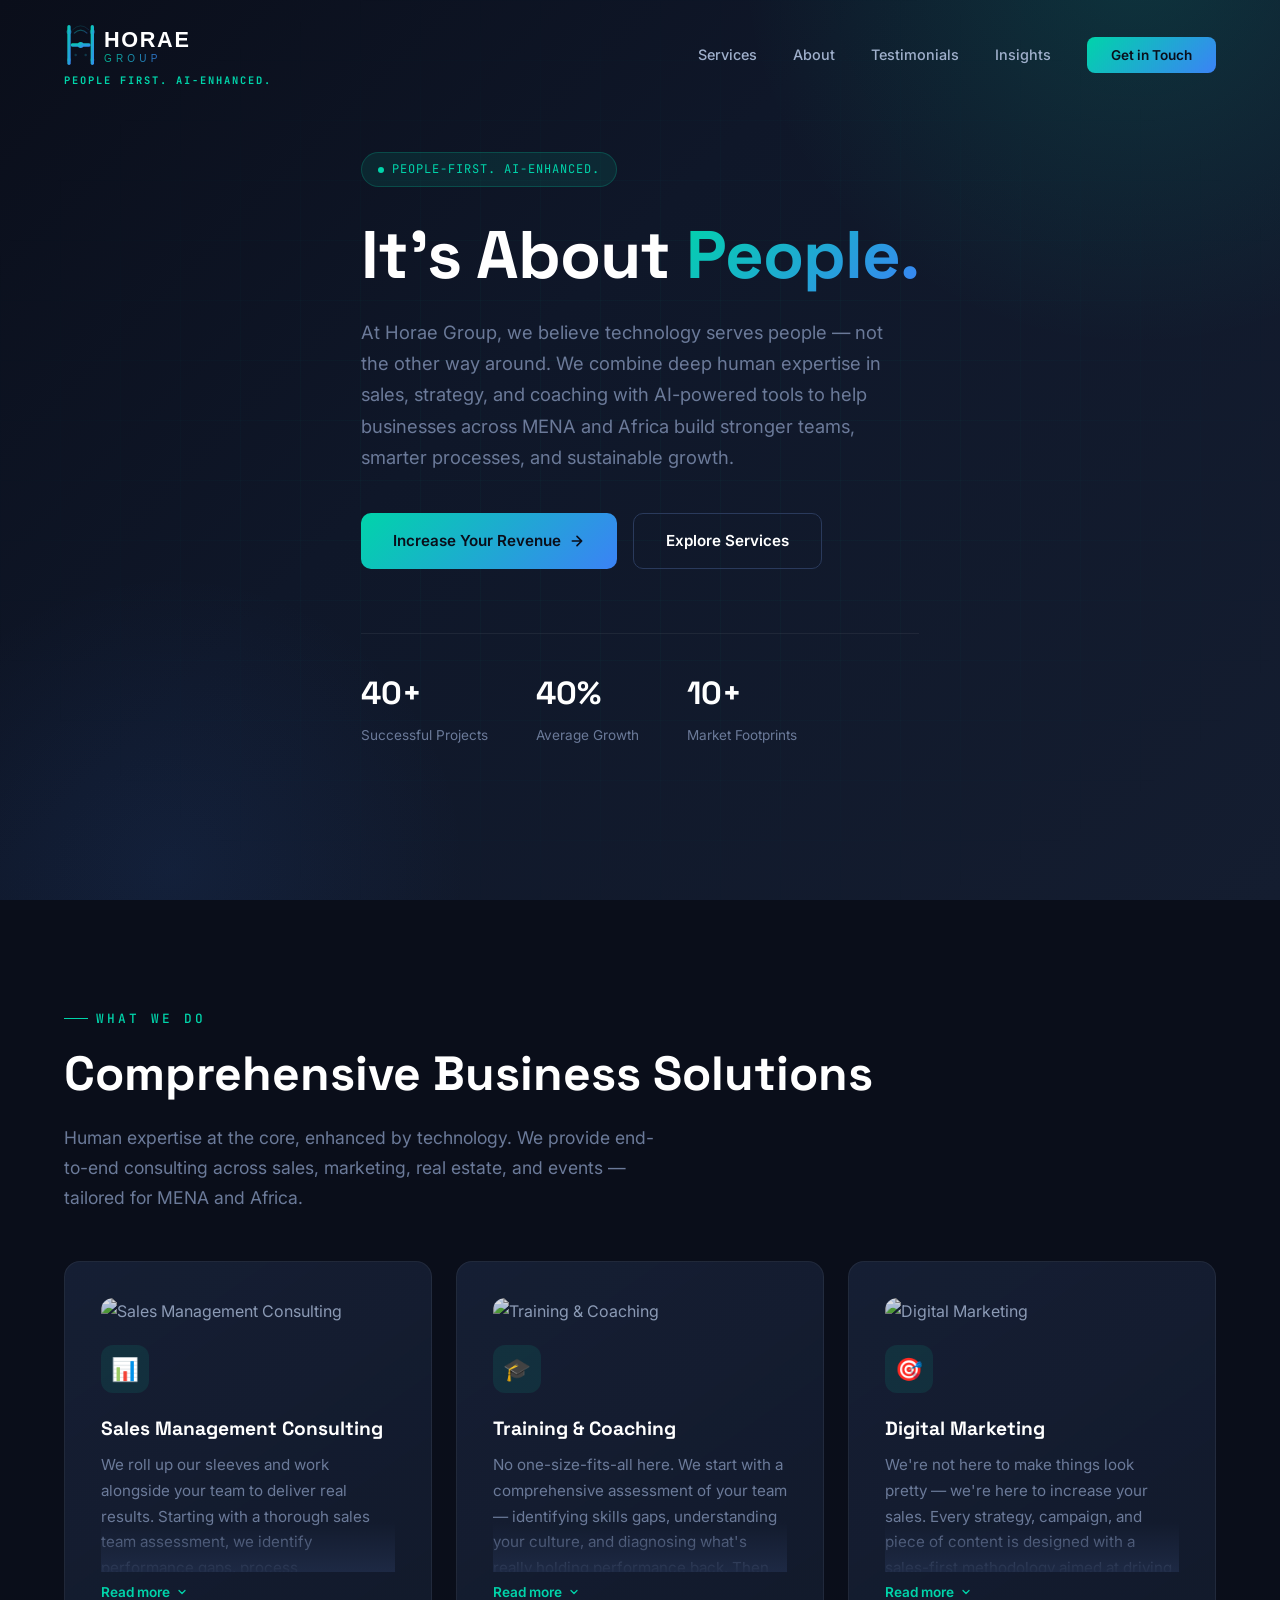
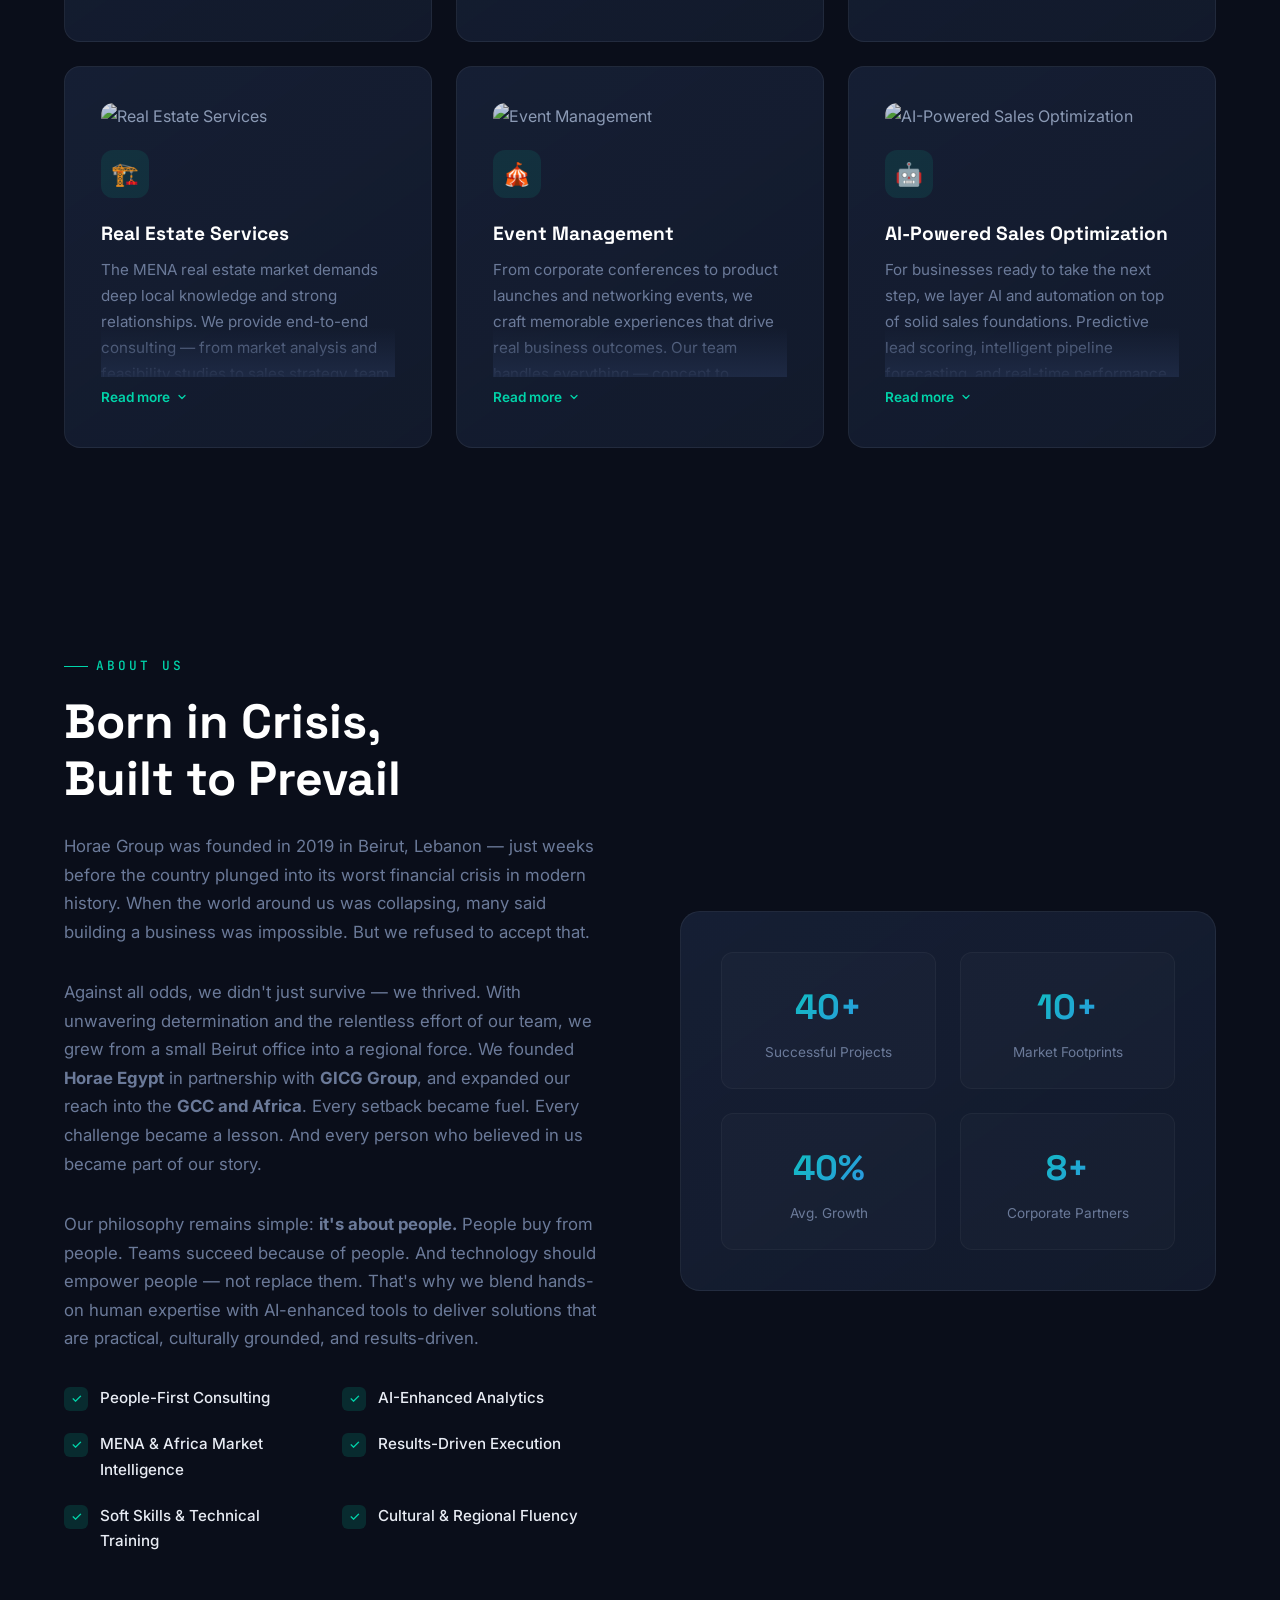
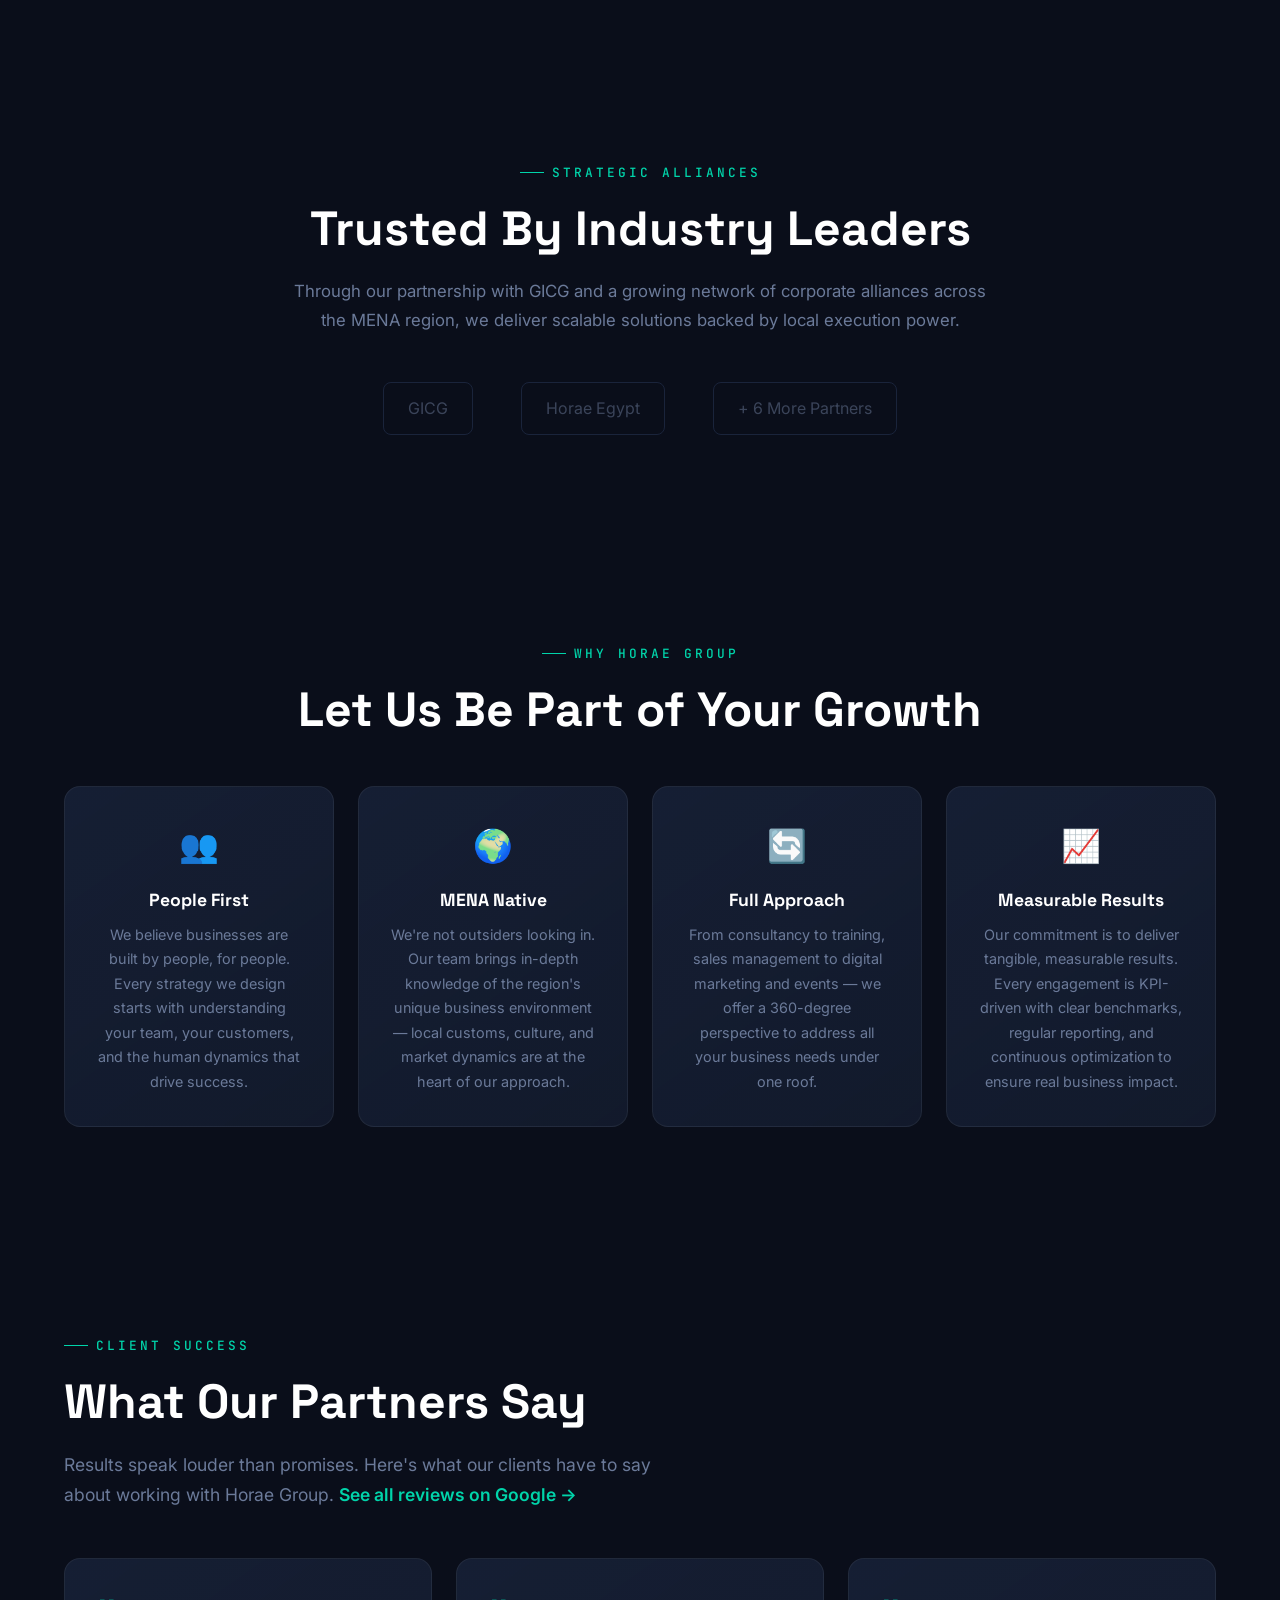
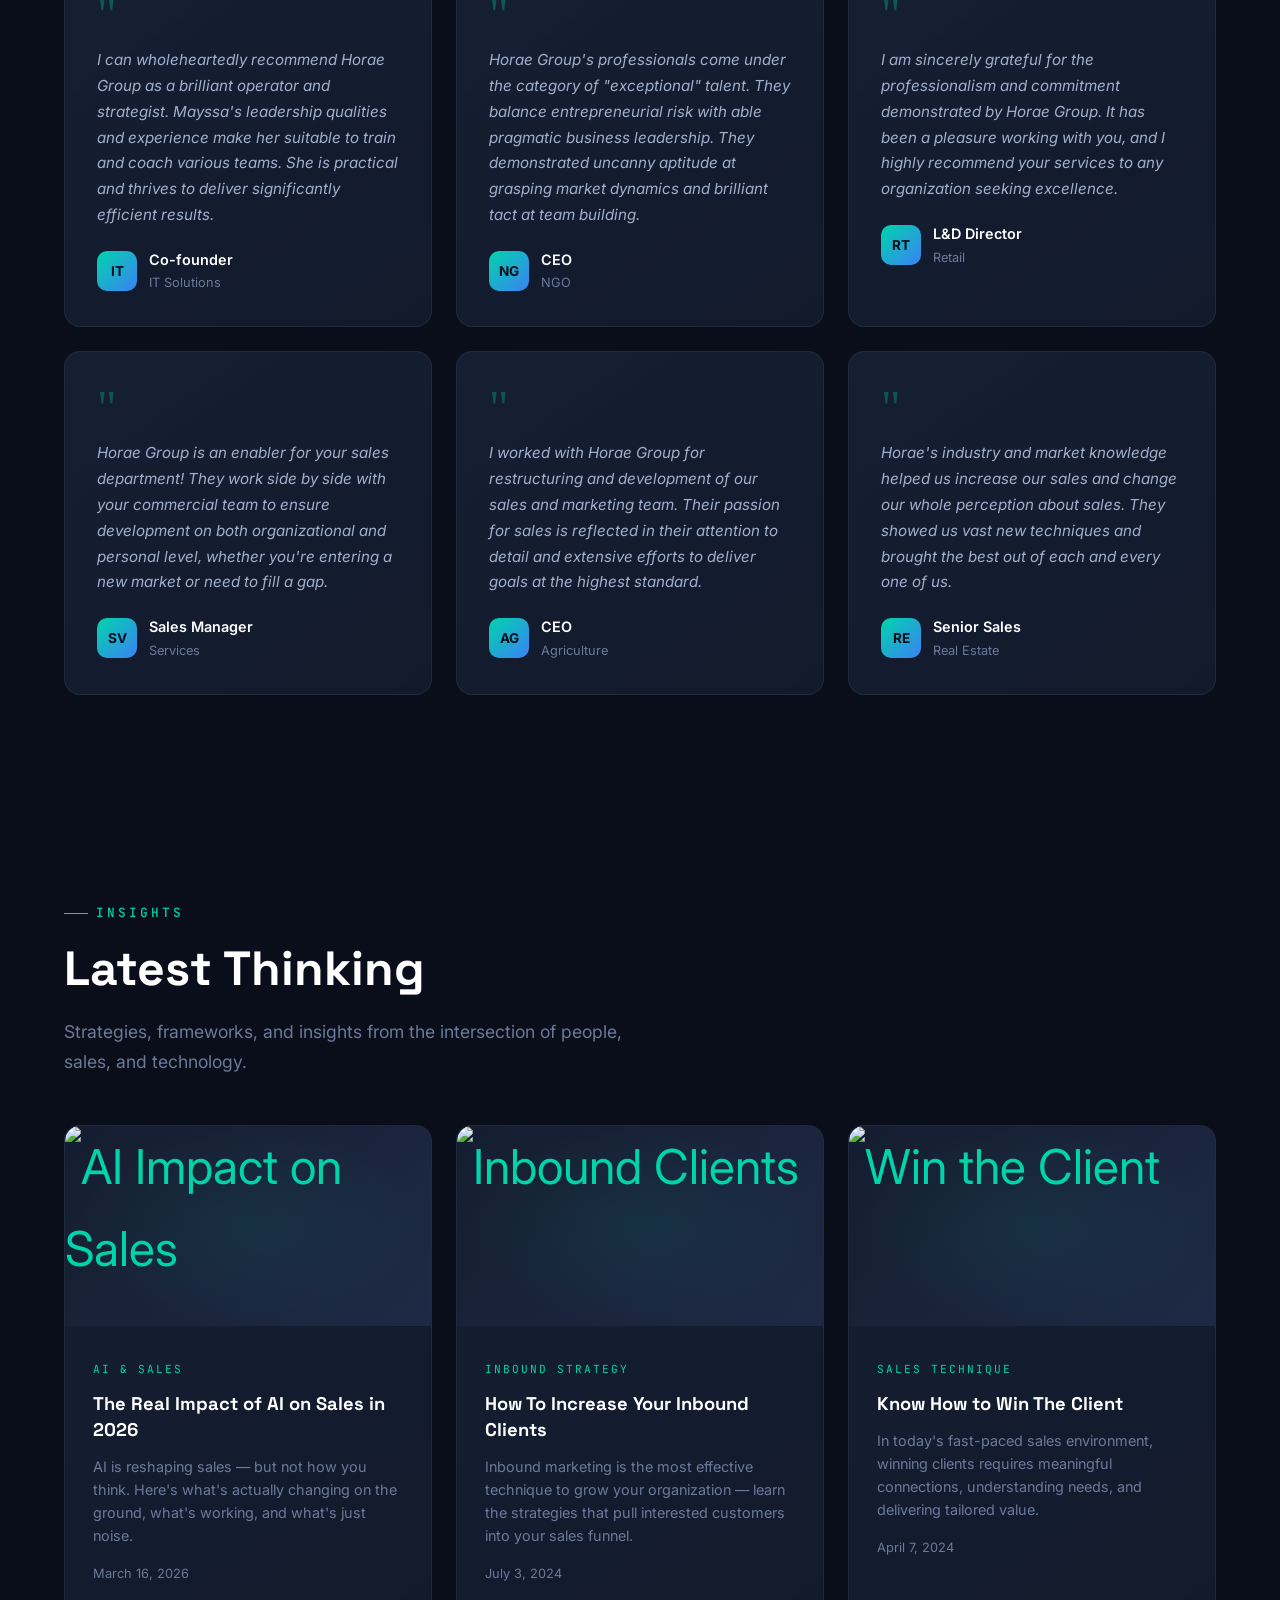
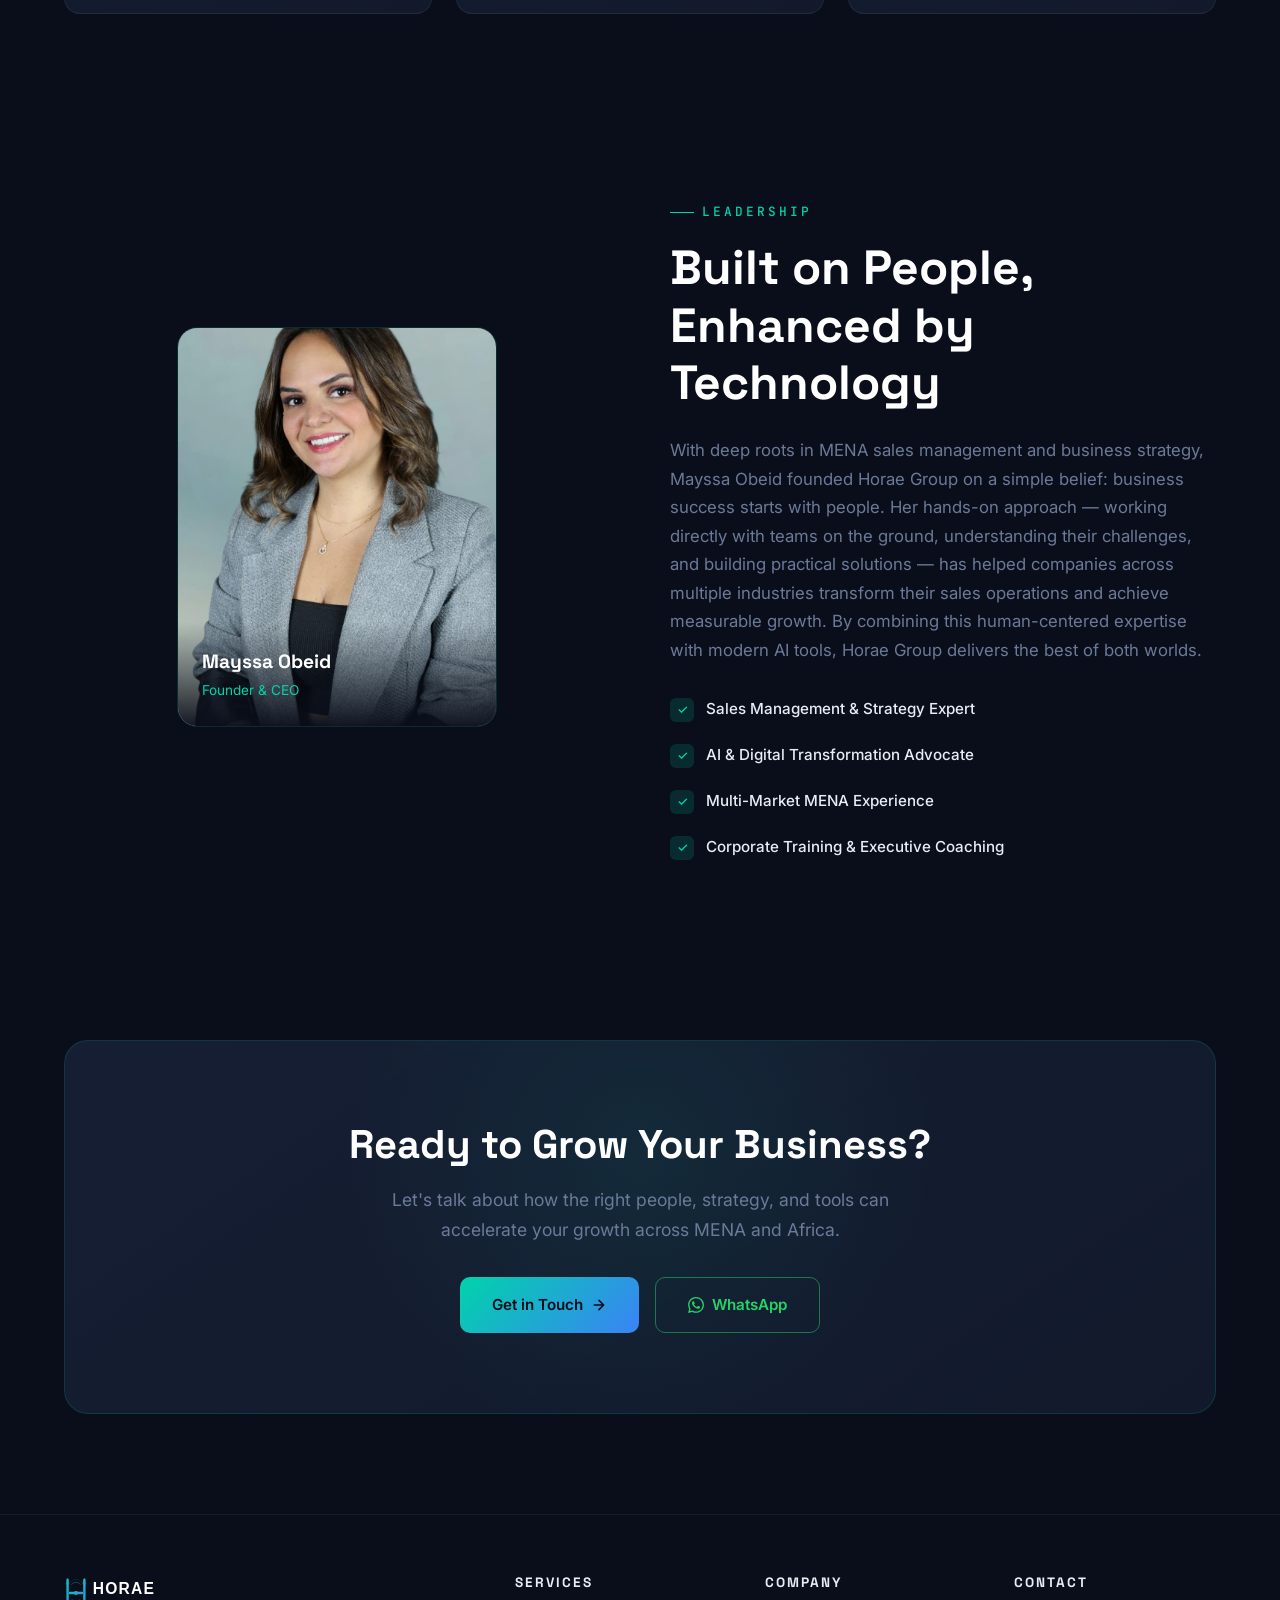
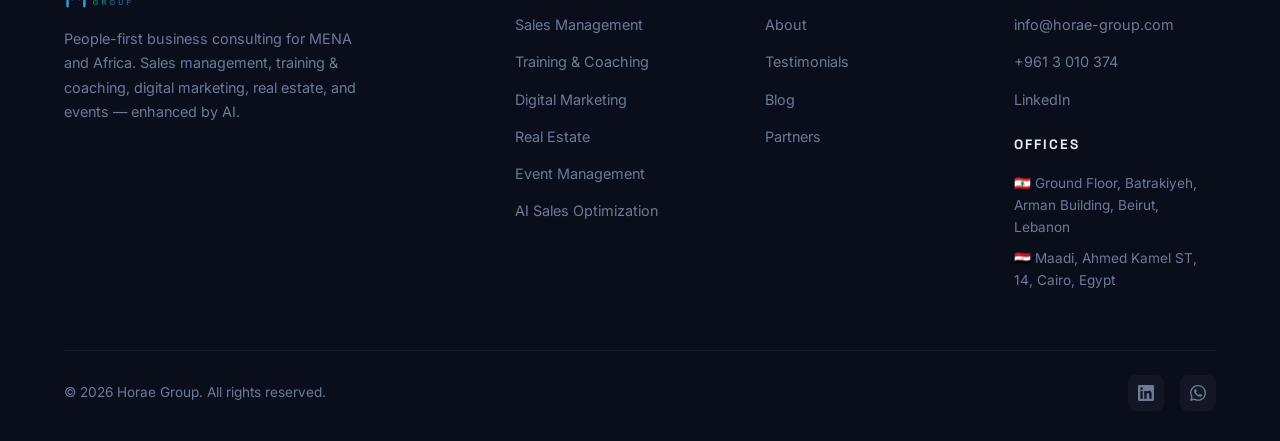
==== commit 236034fa: "Fix Google Maps link, service images, expandable text, blog images, WhatsApp button - Google Maps: e" ====
--- a/index.html
+++ b/index.html
@@ -165,45 +165,81 @@
       <div class="services-grid">
 
         <div class="service-card fade-in">
+          <img src="images/service-sales.jpg" alt="Sales Management Consulting" class="service-card-img">
           <div class="service-icon">📊</div>
           <h3>Sales Management Consulting</h3>
-          <p>We don't just advise — we roll up our sleeves and work alongside your commercial team to deliver real, measurable results. Our approach starts with a thorough sales team assessment to identify performance gaps, process inefficiencies, and missed opportunities. From there, we restructure and optimize your entire sales operation: redesigning your sales process, setting actionable KPIs, implementing CRM systems, and building accountability frameworks that drive execution. We also specialize in customer experience and customer journey optimization — mapping every touchpoint to uncover where prospects drop off and how to convert more effectively. Our consultants bring hands-on field experience across retail, FMCG, real estate, fintech, agriculture, and more, combining practical execution with AI-powered analytics for demand forecasting, lead scoring, and pipeline management.</p>
-          <a href="#contact" class="learn-more">Learn more <svg width="14" height="14" viewBox="0 0 24 24" fill="none" stroke="currentColor" stroke-width="2.5" stroke-linecap="round" stroke-linejoin="round"><path d="M5 12h14M12 5l7 7-7 7"/></svg></a>
+          <div class="service-text">
+            <p>We roll up our sleeves and work alongside your team to deliver real results. Starting with a thorough sales team assessment, we identify performance gaps, process inefficiencies, and missed opportunities — then restructure your entire operation for growth.</p>
+            <p style="margin-top:12px;">We redesign your sales process, set actionable KPIs, implement CRM systems, and build accountability frameworks. We also specialize in customer experience and journey optimization — mapping every touchpoint to uncover where prospects drop off and convert more effectively. Our consultants bring field experience across retail, FMCG, real estate, fintech, and agriculture, combining practical execution with AI-powered analytics.</p>
+          </div>
+          <button class="expand-btn" onclick="this.closest('.service-card').classList.toggle('expanded')">
+            Read more <svg width="12" height="12" viewBox="0 0 24 24" fill="none" stroke="currentColor" stroke-width="2.5" stroke-linecap="round" stroke-linejoin="round"><path d="M6 9l6 6 6-6"/></svg>
+          </button>
         </div>
 
         <div class="service-card fade-in">
+          <img src="images/service-training.jpg" alt="Training & Coaching" class="service-card-img">
           <div class="service-icon">🎓</div>
           <h3>Training & Coaching</h3>
-          <p>We don't believe in one-size-fits-all training. Our methodology starts with a comprehensive assessment of your team — identifying individual and collective skills gaps, understanding your company culture, and diagnosing the real challenges holding performance back. Only then do we design a customized solution that fits your people and your environment. Our programs blend practical, hands-on exercises with essential skills: communication, negotiation, objection handling, CRM proficiency, data literacy, and AI tool adoption. We favor realistic scenarios and real-world application over theory — roleplay, live coaching, field shadowing, and post-training follow-ups to ensure knowledge translates into results. Whether it's a focused workshop or a multi-week executive coaching program, every session is built to create lasting, measurable improvement.</p>
-          <a href="#contact" class="learn-more">Learn more <svg width="14" height="14" viewBox="0 0 24 24" fill="none" stroke="currentColor" stroke-width="2.5" stroke-linecap="round" stroke-linejoin="round"><path d="M5 12h14M12 5l7 7-7 7"/></svg></a>
+          <div class="service-text">
+            <p>No one-size-fits-all here. We start with a comprehensive assessment of your team — identifying skills gaps, understanding your culture, and diagnosing what's really holding performance back. Then we design a customized solution that fits your people.</p>
+            <p style="margin-top:12px;">Our programs blend hands-on exercises with essential skills: communication, negotiation, objection handling, CRM proficiency, and AI tool adoption. We favor realistic scenarios over theory — roleplay, live coaching, field shadowing, and post-training follow-ups. Whether it's a focused workshop or multi-week executive coaching, every session is built for lasting, measurable improvement.</p>
+          </div>
+          <button class="expand-btn" onclick="this.closest('.service-card').classList.toggle('expanded')">
+            Read more <svg width="12" height="12" viewBox="0 0 24 24" fill="none" stroke="currentColor" stroke-width="2.5" stroke-linecap="round" stroke-linejoin="round"><path d="M6 9l6 6 6-6"/></svg>
+          </button>
         </div>
 
         <div class="service-card fade-in">
+          <img src="images/service-marketing.jpg" alt="Digital Marketing" class="service-card-img">
           <div class="service-icon">🎯</div>
           <h3>Digital Marketing</h3>
-          <p>We're not here to make things look pretty — we're here to increase your sales. Our digital marketing services are built on a sales-first methodology: every strategy, campaign, and piece of content is designed with one goal in mind — driving revenue. We create and execute data-driven strategies covering SEO, social media management, content creation, paid advertising, and email marketing. But unlike traditional agencies, we build your entire digital presence in the direction of your sales funnel — attracting the right prospects, nurturing them through the journey, and converting them into paying customers. With AI-enhanced analytics, we continuously optimize your spend, segment audiences smarter, and personalize messaging to maximize ROI across every channel.</p>
-          <a href="#contact" class="learn-more">Learn more <svg width="14" height="14" viewBox="0 0 24 24" fill="none" stroke="currentColor" stroke-width="2.5" stroke-linecap="round" stroke-linejoin="round"><path d="M5 12h14M12 5l7 7-7 7"/></svg></a>
+          <div class="service-text">
+            <p>We're not here to make things look pretty — we're here to increase your sales. Every strategy, campaign, and piece of content is designed with a sales-first methodology aimed at driving revenue.</p>
+            <p style="margin-top:12px;">We build your entire digital presence in the direction of your sales funnel — attracting the right prospects, nurturing them, and converting them into paying customers. Covering SEO, social media, content creation, paid advertising, and email marketing, we continuously optimize with AI-enhanced analytics to maximize your ROI across every channel.</p>
+          </div>
+          <button class="expand-btn" onclick="this.closest('.service-card').classList.toggle('expanded')">
+            Read more <svg width="12" height="12" viewBox="0 0 24 24" fill="none" stroke="currentColor" stroke-width="2.5" stroke-linecap="round" stroke-linejoin="round"><path d="M6 9l6 6 6-6"/></svg>
+          </button>
         </div>
 
         <div class="service-card fade-in">
+          <img src="images/service-realestate.jpg" alt="Real Estate Services" class="service-card-img">
           <div class="service-icon">🏗️</div>
           <h3>Real Estate Services</h3>
-          <p>The MENA real estate market demands deep local knowledge and strong relationship skills. We provide end-to-end real estate consulting — from market analysis and feasibility studies to sales strategy development, team training, and project launch execution. Whether you're a developer launching a new project, a brokerage scaling operations, or an investor entering a new market, we bring the expertise to position your property, reach the right buyers, and close deals efficiently. Our digital tools including virtual tours and AI-powered lead matching complement the human touch that closes deals.</p>
-          <a href="#contact" class="learn-more">Learn more <svg width="14" height="14" viewBox="0 0 24 24" fill="none" stroke="currentColor" stroke-width="2.5" stroke-linecap="round" stroke-linejoin="round"><path d="M5 12h14M12 5l7 7-7 7"/></svg></a>
+          <div class="service-text">
+            <p>The MENA real estate market demands deep local knowledge and strong relationships. We provide end-to-end consulting — from market analysis and feasibility studies to sales strategy, team training, and project launch execution.</p>
+            <p style="margin-top:12px;">Whether you're a developer launching a project, a brokerage scaling operations, or an investor entering a new market, we position your property, reach the right buyers, and close deals efficiently. Our digital tools including virtual tours and AI-powered lead matching complement the human touch that seals the deal.</p>
+          </div>
+          <button class="expand-btn" onclick="this.closest('.service-card').classList.toggle('expanded')">
+            Read more <svg width="12" height="12" viewBox="0 0 24 24" fill="none" stroke="currentColor" stroke-width="2.5" stroke-linecap="round" stroke-linejoin="round"><path d="M6 9l6 6 6-6"/></svg>
+          </button>
         </div>
 
         <div class="service-card fade-in">
+          <img src="images/service-events.jpg" alt="Event Management" class="service-card-img">
           <div class="service-icon">🎪</div>
           <h3>Event Management</h3>
-          <p>From corporate conferences and product launches to trade shows and networking events, we craft memorable experiences that drive real business outcomes. Our team handles everything — concept development, venue sourcing, vendor coordination, branding, logistics, and on-the-day execution. We understand that events are about creating human connections that no digital channel can replace. We also leverage digital tools for registration, attendee engagement, live analytics, and post-event follow-up to ensure every event delivers measurable impact beyond the day itself.</p>
-          <a href="#contact" class="learn-more">Learn more <svg width="14" height="14" viewBox="0 0 24 24" fill="none" stroke="currentColor" stroke-width="2.5" stroke-linecap="round" stroke-linejoin="round"><path d="M5 12h14M12 5l7 7-7 7"/></svg></a>
+          <div class="service-text">
+            <p>From corporate conferences to product launches and networking events, we craft memorable experiences that drive real business outcomes. Our team handles everything — concept to execution.</p>
+            <p style="margin-top:12px;">We manage venue sourcing, vendor coordination, branding, logistics, and on-the-day execution. Events create human connections no digital channel can replace. We also leverage digital tools for registration, attendee engagement, live analytics, and post-event follow-up to ensure measurable impact beyond the day itself.</p>
+          </div>
+          <button class="expand-btn" onclick="this.closest('.service-card').classList.toggle('expanded')">
+            Read more <svg width="12" height="12" viewBox="0 0 24 24" fill="none" stroke="currentColor" stroke-width="2.5" stroke-linecap="round" stroke-linejoin="round"><path d="M6 9l6 6 6-6"/></svg>
+          </button>
         </div>
 
         <div class="service-card fade-in">
+          <img src="images/service-ai.jpg" alt="AI-Powered Sales Optimization" class="service-card-img">
           <div class="service-icon">🤖</div>
           <h3>AI-Powered Sales Optimization</h3>
-          <p>For businesses ready to take the next step, we layer AI and automation on top of solid sales foundations. This includes predictive lead scoring to prioritize your highest-value prospects, intelligent pipeline forecasting, automated follow-up sequences, and real-time performance dashboards that give your managers instant visibility. We don't believe in replacing people with technology — we believe in giving your people superpowers. Every AI implementation we do is designed to free your team from repetitive tasks so they can spend more time doing what matters: building relationships and closing deals.</p>
-          <a href="#contact" class="learn-more">Learn more <svg width="14" height="14" viewBox="0 0 24 24" fill="none" stroke="currentColor" stroke-width="2.5" stroke-linecap="round" stroke-linejoin="round"><path d="M5 12h14M12 5l7 7-7 7"/></svg></a>
+          <div class="service-text">
+            <p>For businesses ready to take the next step, we layer AI and automation on top of solid sales foundations. Predictive lead scoring, intelligent pipeline forecasting, and real-time performance dashboards.</p>
+            <p style="margin-top:12px;">We implement automated follow-up sequences and give your managers instant visibility into performance. We don't replace people with technology — we give your people superpowers. Every AI implementation is designed to free your team from repetitive tasks so they can focus on building relationships and closing deals.</p>
+          </div>
+          <button class="expand-btn" onclick="this.closest('.service-card').classList.toggle('expanded')">
+            Read more <svg width="12" height="12" viewBox="0 0 24 24" fill="none" stroke="currentColor" stroke-width="2.5" stroke-linecap="round" stroke-linejoin="round"><path d="M6 9l6 6 6-6"/></svg>
+          </button>
         </div>
 
       </div>
@@ -334,7 +370,7 @@
       <div class="fade-in">
         <span class="section-label">Client Success</span>
         <h2 class="section-title">What Our Partners Say</h2>
-        <p class="section-subtitle">Results speak louder than promises. Here's what our clients have to say about working with Horae Group. <a href="https://www.google.com/maps/place/Horae+Group,+Beirut" target="_blank" rel="noopener" style="color:var(--accent);font-weight:600;">See all reviews on Google →</a></p>
+        <p class="section-subtitle">Results speak louder than promises. Here's what our clients have to say about working with Horae Group. <a href="https://www.google.com/maps/place/Horae+Group/@33.8927126,35.4937985,17z/data=!3m1!4b1!4m6!3m5!1s0x151f176d6bd27f3d:0xd5ff0c5d19adc11d!8m2!3d33.8927126!4d35.4963734!16s%2Fg%2F11fqqbc_68?entry=ttu" target="_blank" rel="noopener" style="color:var(--accent);font-weight:600;">See all reviews on Google →</a></p>
       </div>
       <div class="testimonial-grid">
 
@@ -424,7 +460,7 @@
       </div>
       <div class="blog-grid">
         <a href="blog/ai-impact-on-sales-2026.html" class="blog-card fade-in">
-          <div class="blog-card-image">🤖</div>
+          <div class="blog-card-image"><img src="images/blog-ai-sales.jpg" alt="AI Impact on Sales"></div>
           <div class="blog-card-body">
             <span class="tag">AI & Sales</span>
             <h3>The Real Impact of AI on Sales in 2026</h3>
@@ -433,7 +469,7 @@
           </div>
         </a>
         <a href="blog/how-to-increase-inbound-clients.html" class="blog-card fade-in">
-          <div class="blog-card-image">📈</div>
+          <div class="blog-card-image"><img src="images/service-marketing.jpg" alt="Inbound Clients"></div>
           <div class="blog-card-body">
             <span class="tag">Inbound Strategy</span>
             <h3>How To Increase Your Inbound Clients</h3>
@@ -442,7 +478,7 @@
           </div>
         </a>
         <a href="blog/how-to-win-the-client.html" class="blog-card fade-in">
-          <div class="blog-card-image">🏆</div>
+          <div class="blog-card-image"><img src="images/service-sales.jpg" alt="Win the Client"></div>
           <div class="blog-card-body">
             <span class="tag">Sales Technique</span>
             <h3>Know How to Win The Client</h3>
--- a/css/style.css
+++ b/css/style.css
@@ -829,6 +829,10 @@
   position: relative;
 }
 
+.cta-box .btn-secondary {
+  position: relative;
+}
+
 /* --- Footer --- */
 .footer {
   padding: 60px 0 30px;
@@ -954,6 +958,83 @@
 }
 
 /* --- Animations --- */
+
+/* --- Service card expand --- */
+.service-card .service-text {
+  position: relative;
+  max-height: 120px;
+  overflow: hidden;
+  transition: max-height 0.5s ease;
+}
+
+.service-card .service-text::after {
+  content: '';
+  position: absolute;
+  bottom: 0;
+  left: 0;
+  right: 0;
+  height: 50px;
+  background: linear-gradient(transparent, rgba(30,42,69,0.95));
+  transition: opacity 0.3s;
+}
+
+.service-card.expanded .service-text {
+  max-height: 600px;
+}
+
+.service-card.expanded .service-text::after {
+  opacity: 0;
+}
+
+.service-card .expand-btn {
+  display: inline-flex;
+  align-items: center;
+  gap: 6px;
+  margin-top: 12px;
+  font-size: 0.85rem;
+  font-weight: 600;
+  color: var(--accent);
+  cursor: pointer;
+  background: none;
+  border: none;
+  padding: 0;
+  font-family: var(--font-main);
+}
+
+.service-card .expand-btn:hover {
+  color: var(--accent-glow);
+}
+
+.service-card .expand-btn svg {
+  transition: transform 0.3s;
+}
+
+.service-card.expanded .expand-btn svg {
+  transform: rotate(180deg);
+}
+
+/* --- Service card image --- */
+.service-card-img {
+  width: 100%;
+  height: 180px;
+  object-fit: cover;
+  border-radius: 12px;
+  margin-bottom: 20px;
+  opacity: 0.85;
+  transition: opacity 0.3s;
+}
+
+.service-card:hover .service-card-img {
+  opacity: 1;
+}
+
+/* --- Blog card images --- */
+.blog-card-image img {
+  width: 100%;
+  height: 100%;
+  object-fit: cover;
+}
+
 .fade-in {
   opacity: 0;
   transform: translateY(30px);
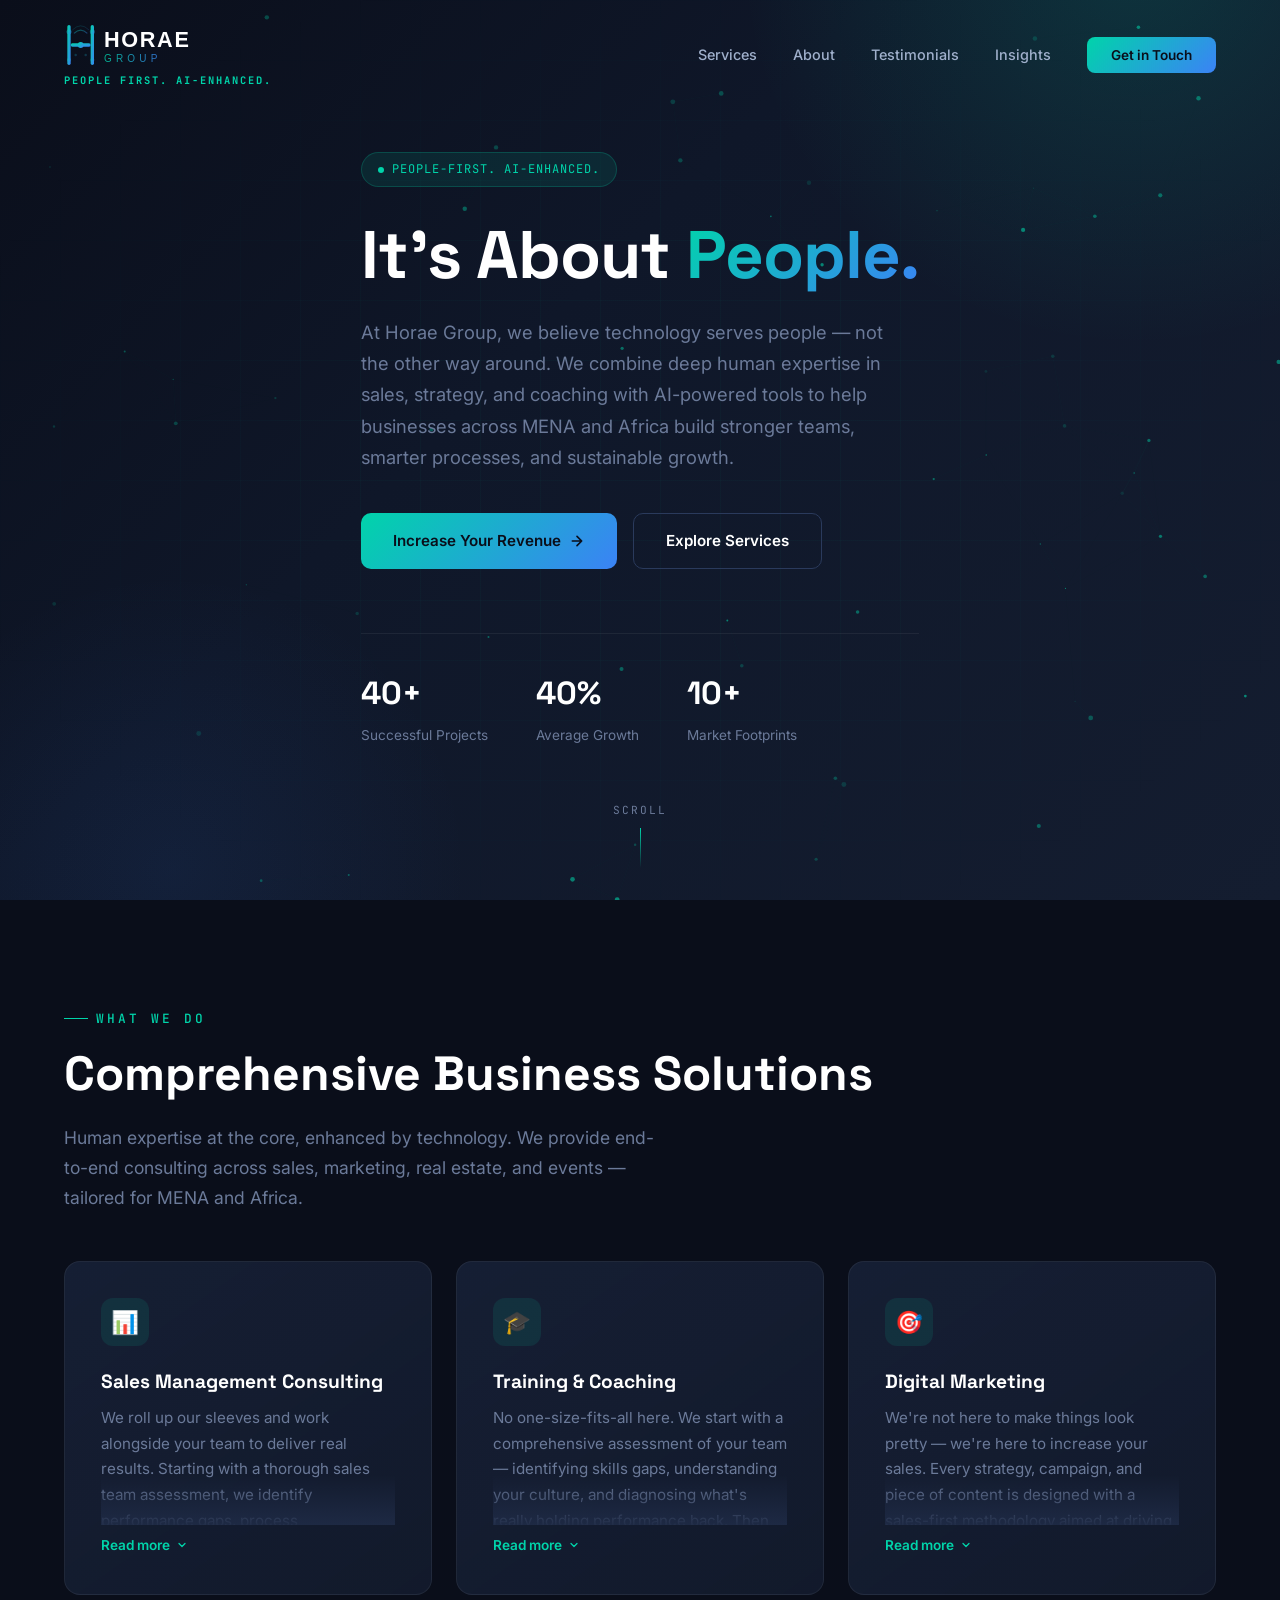
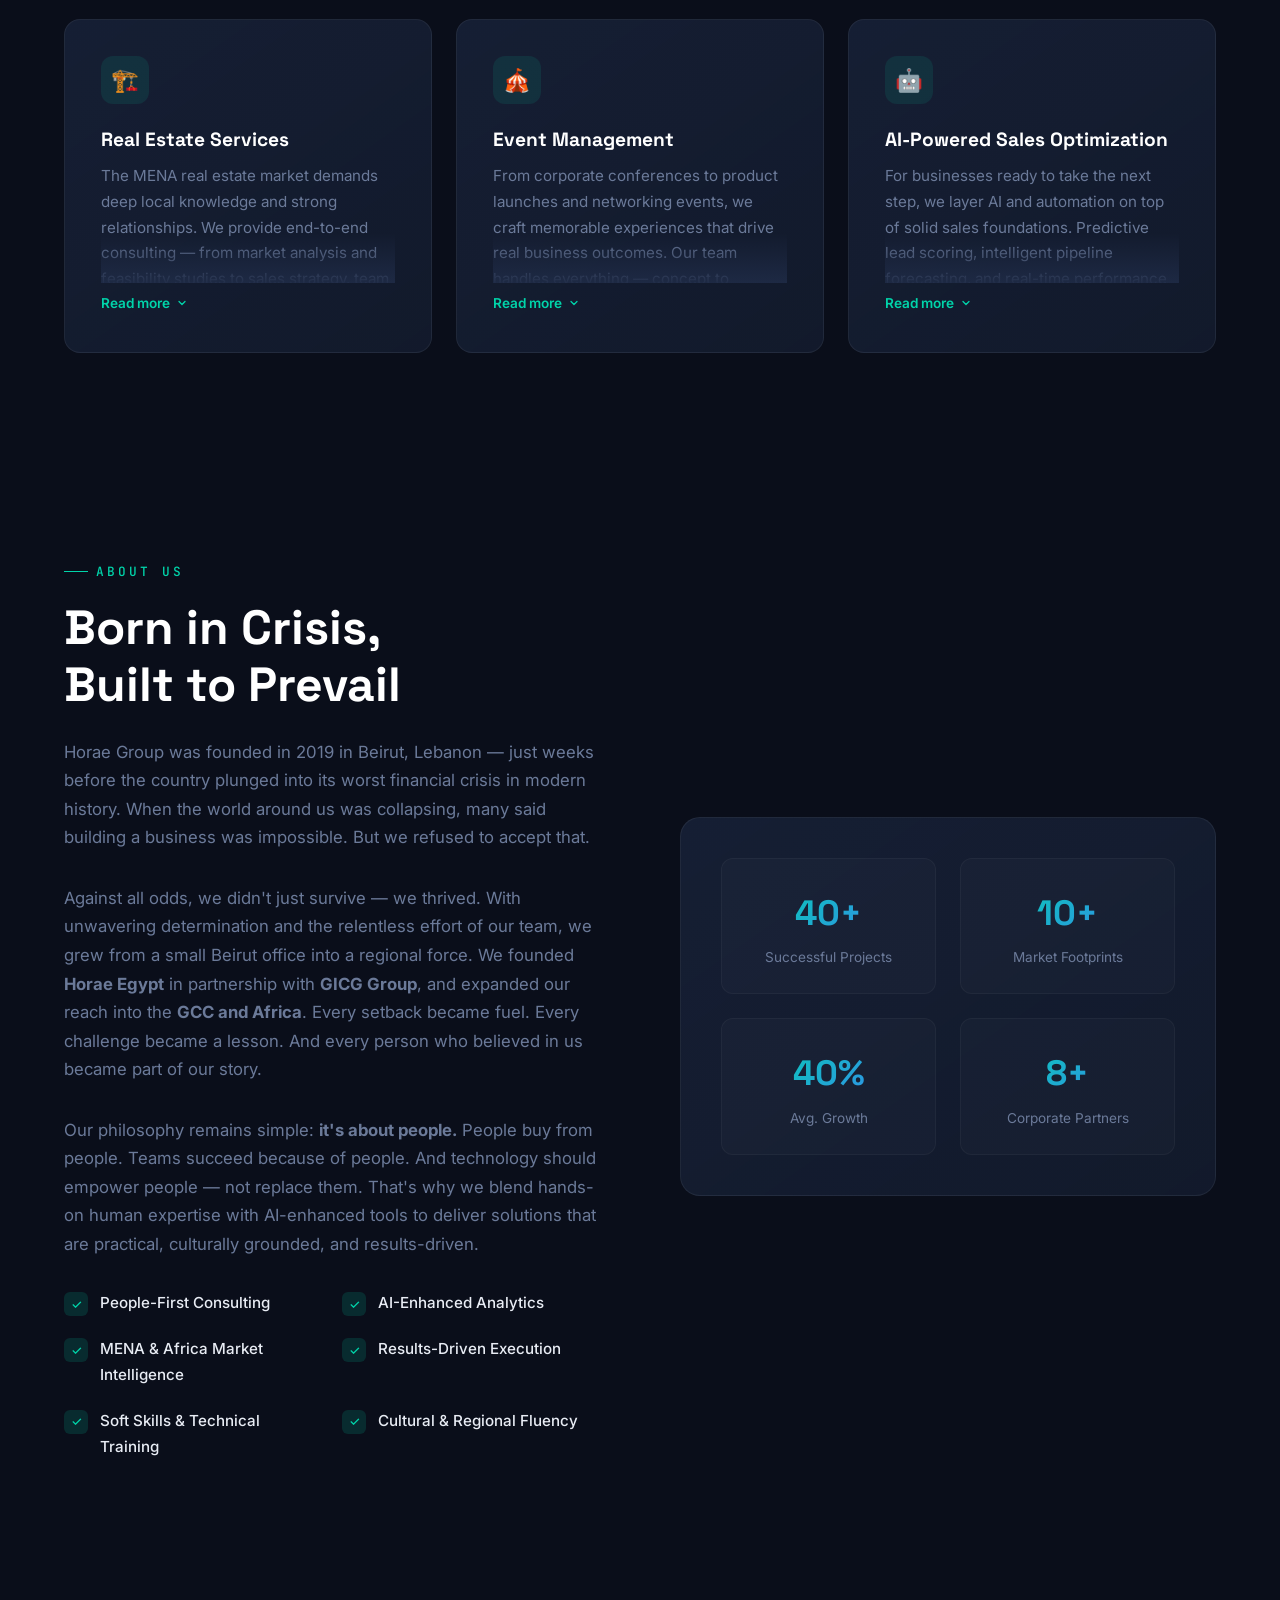
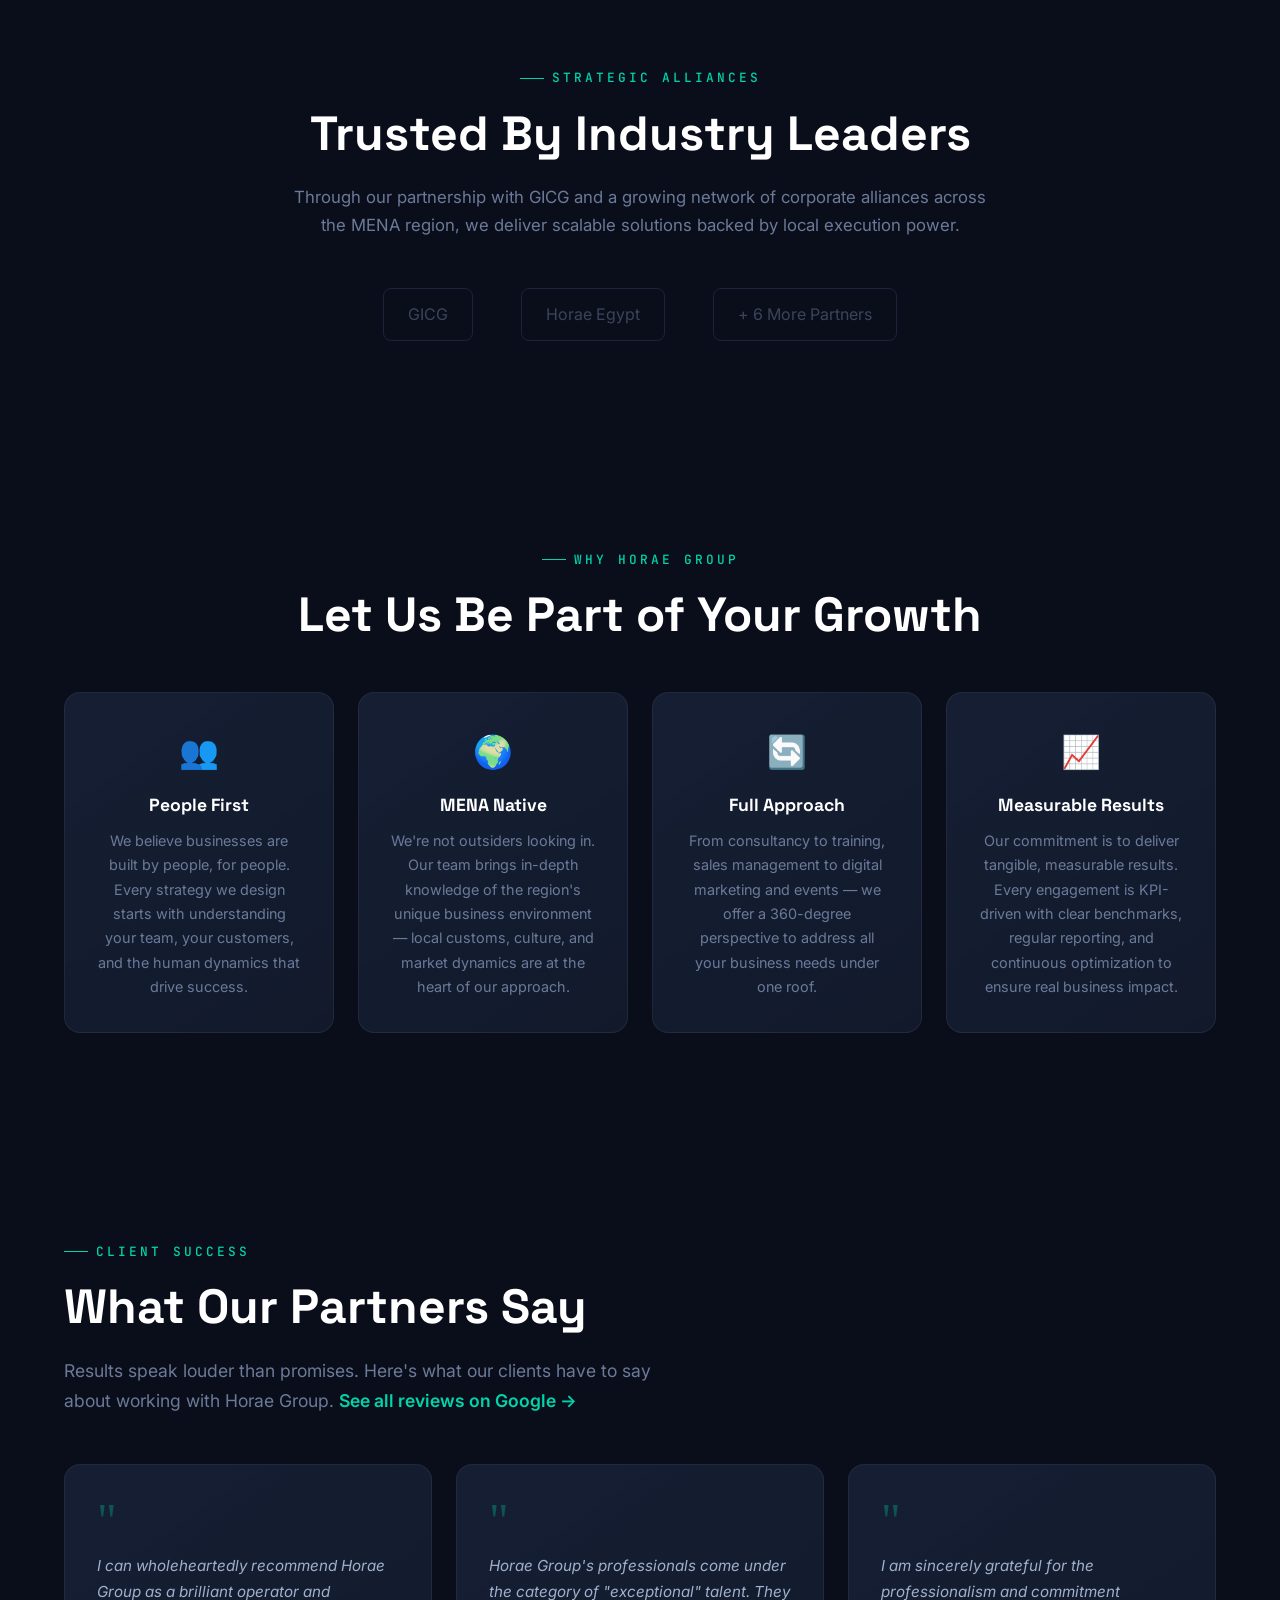
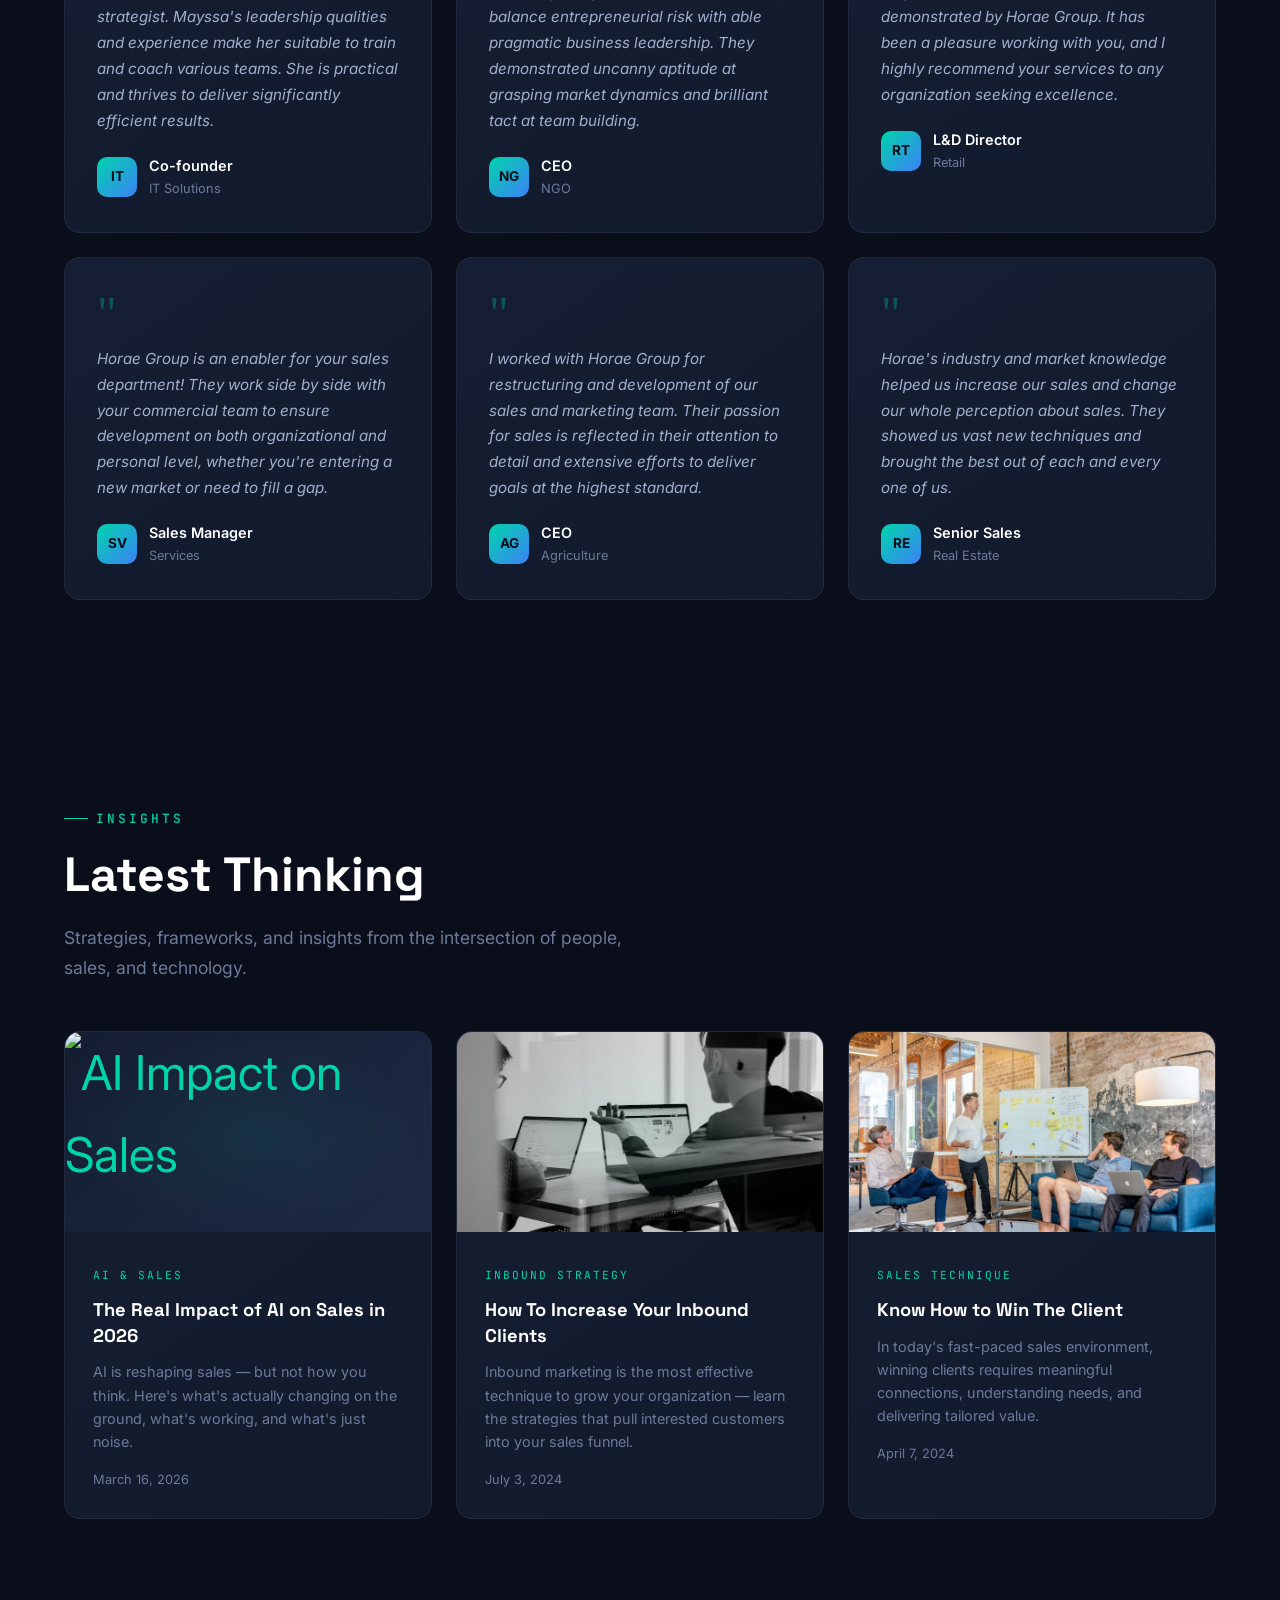
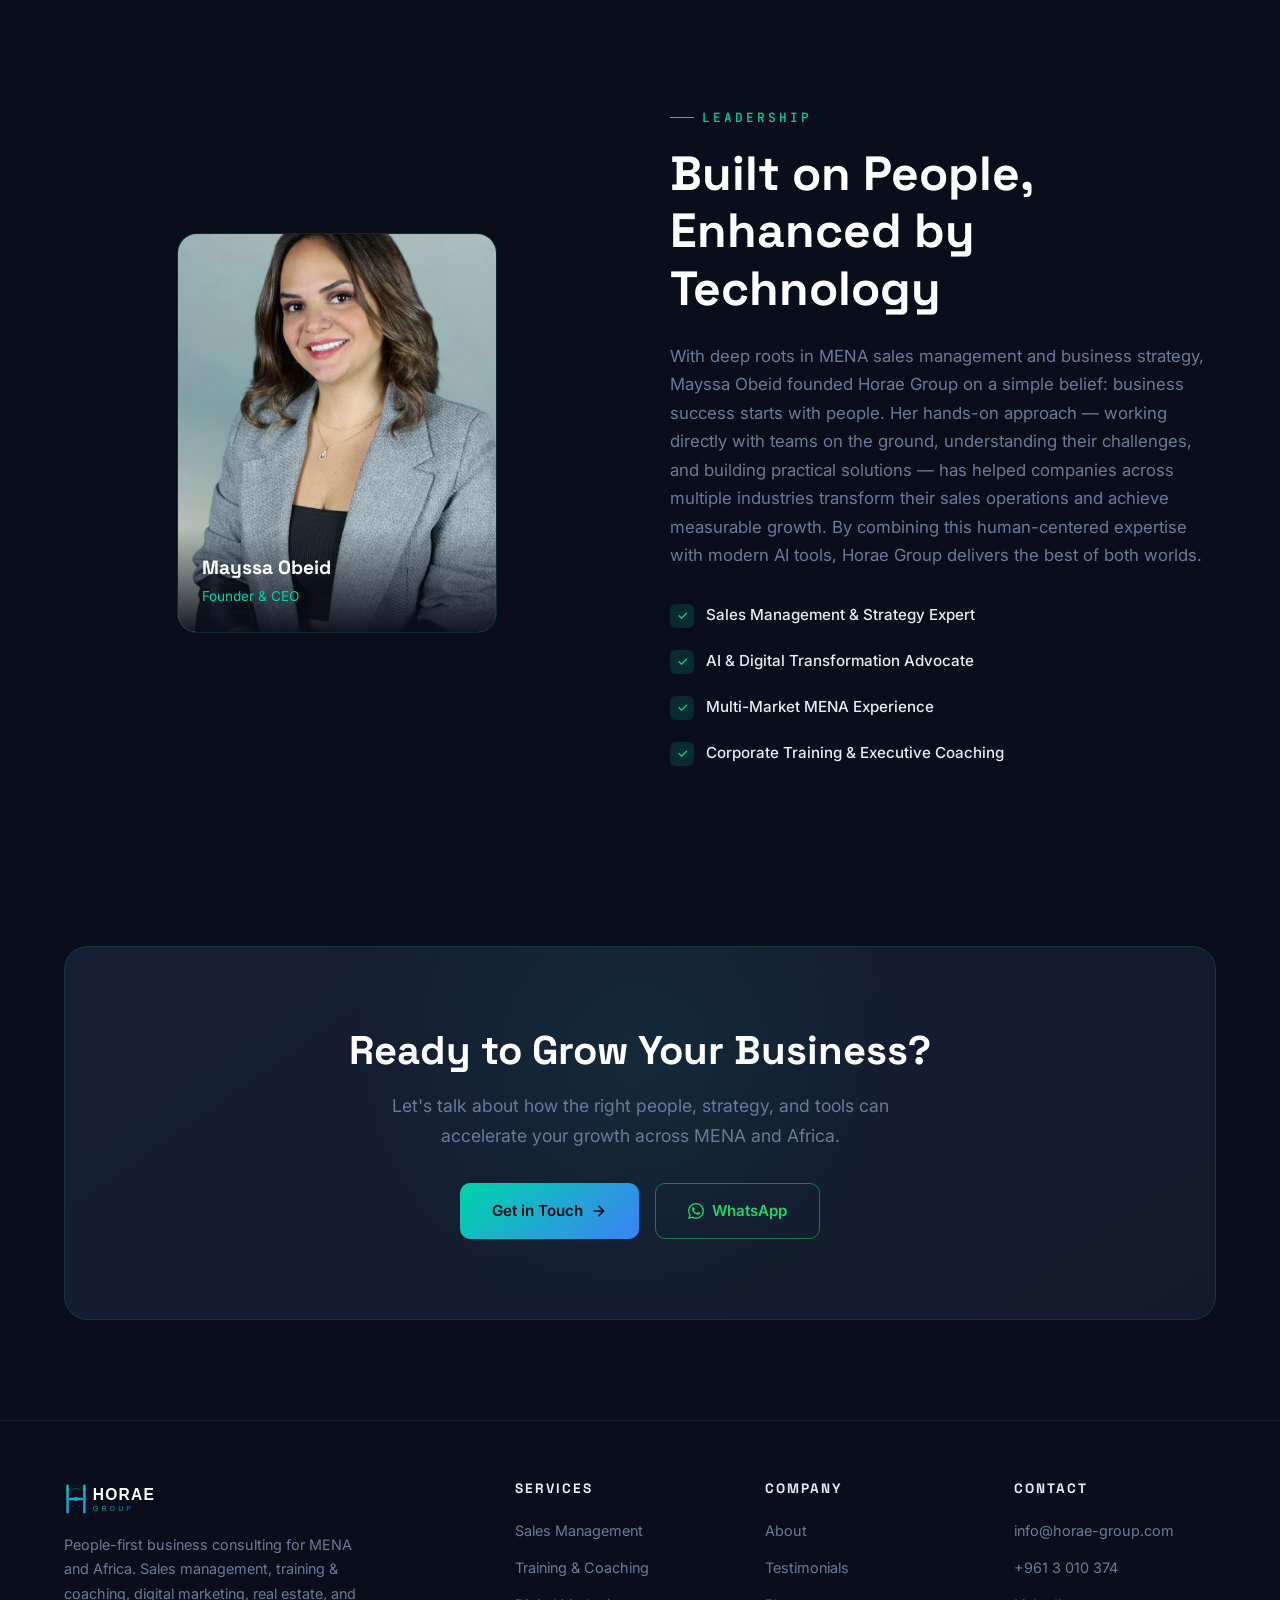
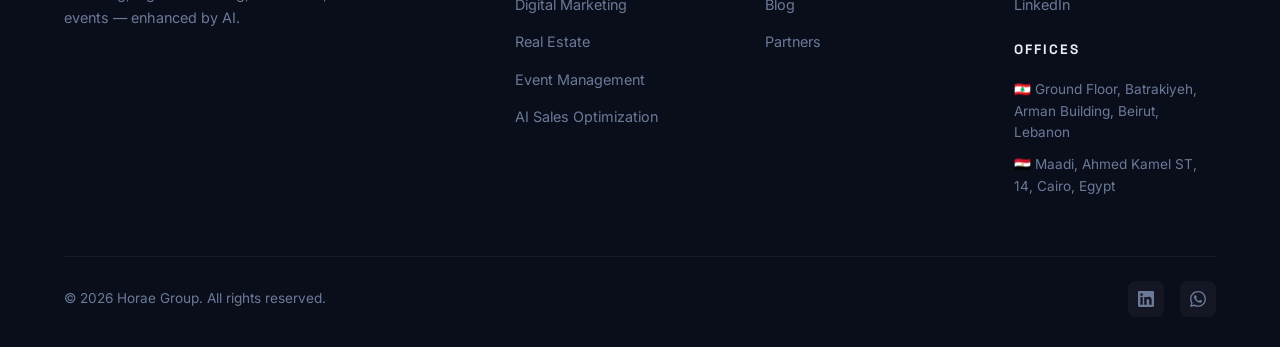
==== commit 24a576b0: "Remove service images, unique blog images, animated hero particles & scroll indicator - Services: re" ====
--- a/index.html
+++ b/index.html
@@ -115,6 +115,7 @@
   <!-- ========== HERO ========== -->
   <section class="hero" id="home">
     <div class="hero-grid"></div>
+    <canvas id="hero-particles"></canvas>
     <div class="container">
       <div class="hero-content">
         <div class="hero-badge">
@@ -152,9 +153,11 @@
         </div>
       </div>
     </div>
-  </section>
-
-  <!-- ========== SERVICES ========== -->
+    <div class="scroll-indicator">
+      <span>Scroll</span>
+      <div class="scroll-line"></div>
+    </div>
+  </section>
   <section class="services" id="services">
     <div class="container">
       <div class="fade-in">
@@ -165,7 +168,6 @@
       <div class="services-grid">
 
         <div class="service-card fade-in">
-          <img src="images/service-sales.jpg" alt="Sales Management Consulting" class="service-card-img">
           <div class="service-icon">📊</div>
           <h3>Sales Management Consulting</h3>
           <div class="service-text">
@@ -178,7 +180,6 @@
         </div>
 
         <div class="service-card fade-in">
-          <img src="images/service-training.jpg" alt="Training & Coaching" class="service-card-img">
           <div class="service-icon">🎓</div>
           <h3>Training & Coaching</h3>
           <div class="service-text">
@@ -191,7 +192,6 @@
         </div>
 
         <div class="service-card fade-in">
-          <img src="images/service-marketing.jpg" alt="Digital Marketing" class="service-card-img">
           <div class="service-icon">🎯</div>
           <h3>Digital Marketing</h3>
           <div class="service-text">
@@ -204,7 +204,6 @@
         </div>
 
         <div class="service-card fade-in">
-          <img src="images/service-realestate.jpg" alt="Real Estate Services" class="service-card-img">
           <div class="service-icon">🏗️</div>
           <h3>Real Estate Services</h3>
           <div class="service-text">
@@ -217,7 +216,6 @@
         </div>
 
         <div class="service-card fade-in">
-          <img src="images/service-events.jpg" alt="Event Management" class="service-card-img">
           <div class="service-icon">🎪</div>
           <h3>Event Management</h3>
           <div class="service-text">
@@ -230,7 +228,6 @@
         </div>
 
         <div class="service-card fade-in">
-          <img src="images/service-ai.jpg" alt="AI-Powered Sales Optimization" class="service-card-img">
           <div class="service-icon">🤖</div>
           <h3>AI-Powered Sales Optimization</h3>
           <div class="service-text">
@@ -469,7 +466,7 @@
           </div>
         </a>
         <a href="blog/how-to-increase-inbound-clients.html" class="blog-card fade-in">
-          <div class="blog-card-image"><img src="images/service-marketing.jpg" alt="Inbound Clients"></div>
+          <div class="blog-card-image"><img src="images/blog-inbound.jpg" alt="Increase Inbound Clients"></div>
           <div class="blog-card-body">
             <span class="tag">Inbound Strategy</span>
             <h3>How To Increase Your Inbound Clients</h3>
@@ -478,7 +475,7 @@
           </div>
         </a>
         <a href="blog/how-to-win-the-client.html" class="blog-card fade-in">
-          <div class="blog-card-image"><img src="images/service-sales.jpg" alt="Win the Client"></div>
+          <div class="blog-card-image"><img src="images/blog-win-client.jpg" alt="Win the Client"></div>
           <div class="blog-card-body">
             <span class="tag">Sales Technique</span>
             <h3>Know How to Win The Client</h3>
--- a/css/style.css
+++ b/css/style.css
@@ -297,10 +297,7 @@
 }
 
 .hero h1 .gradient-text {
-  background: var(--gradient-accent);
-  -webkit-background-clip: text;
-  -webkit-text-fill-color: transparent;
-  background-clip: text;
+  /* animated version in the section below */
 }
 
 .hero p {
@@ -1044,6 +1041,89 @@
 .fade-in.visible {
   opacity: 1;
   transform: translateY(0);
+}
+
+/* --- Hero particles canvas --- */
+#hero-particles {
+  position: absolute;
+  inset: 0;
+  z-index: 1;
+  pointer-events: none;
+}
+
+/* --- Scroll indicator --- */
+.scroll-indicator {
+  position: absolute;
+  bottom: 32px;
+  left: 50%;
+  transform: translateX(-50%);
+  display: flex;
+  flex-direction: column;
+  align-items: center;
+  gap: 8px;
+  z-index: 2;
+  animation: scrollBounce 2s ease-in-out infinite;
+}
+
+.scroll-indicator span {
+  font-family: var(--font-mono);
+  font-size: 0.7rem;
+  color: var(--muted);
+  letter-spacing: 2px;
+  text-transform: uppercase;
+}
+
+.scroll-line {
+  width: 1px;
+  height: 40px;
+  background: linear-gradient(to bottom, var(--accent), transparent);
+  position: relative;
+  overflow: hidden;
+}
+
+.scroll-line::after {
+  content: '';
+  position: absolute;
+  top: -40px;
+  left: 0;
+  width: 100%;
+  height: 40px;
+  background: var(--accent-glow);
+  animation: scrollDrop 2s ease-in-out infinite;
+}
+
+@keyframes scrollBounce {
+  0%, 100% { transform: translateX(-50%) translateY(0); }
+  50% { transform: translateX(-50%) translateY(8px); }
+}
+
+@keyframes scrollDrop {
+  0% { top: -40px; opacity: 0; }
+  50% { opacity: 1; }
+  100% { top: 40px; opacity: 0; }
+}
+
+/* --- Service card glow on hover --- */
+.service-card:hover {
+  border-color: rgba(0,212,170,0.2);
+  transform: translateY(-4px);
+  box-shadow: 0 20px 60px rgba(0,0,0,0.3), 0 0 40px rgba(0,212,170,0.05);
+}
+
+/* --- Animated gradient text --- */
+@keyframes gradientShift {
+  0% { background-position: 0% 50%; }
+  50% { background-position: 100% 50%; }
+  100% { background-position: 0% 50%; }
+}
+
+.hero h1 .gradient-text {
+  background: linear-gradient(135deg, #00d4aa, #3b82f6, #8b5cf6, #00d4aa);
+  background-size: 300% 300%;
+  -webkit-background-clip: text;
+  -webkit-text-fill-color: transparent;
+  background-clip: text;
+  animation: gradientShift 6s ease infinite;
 }
 
 /* --- Responsive --- */
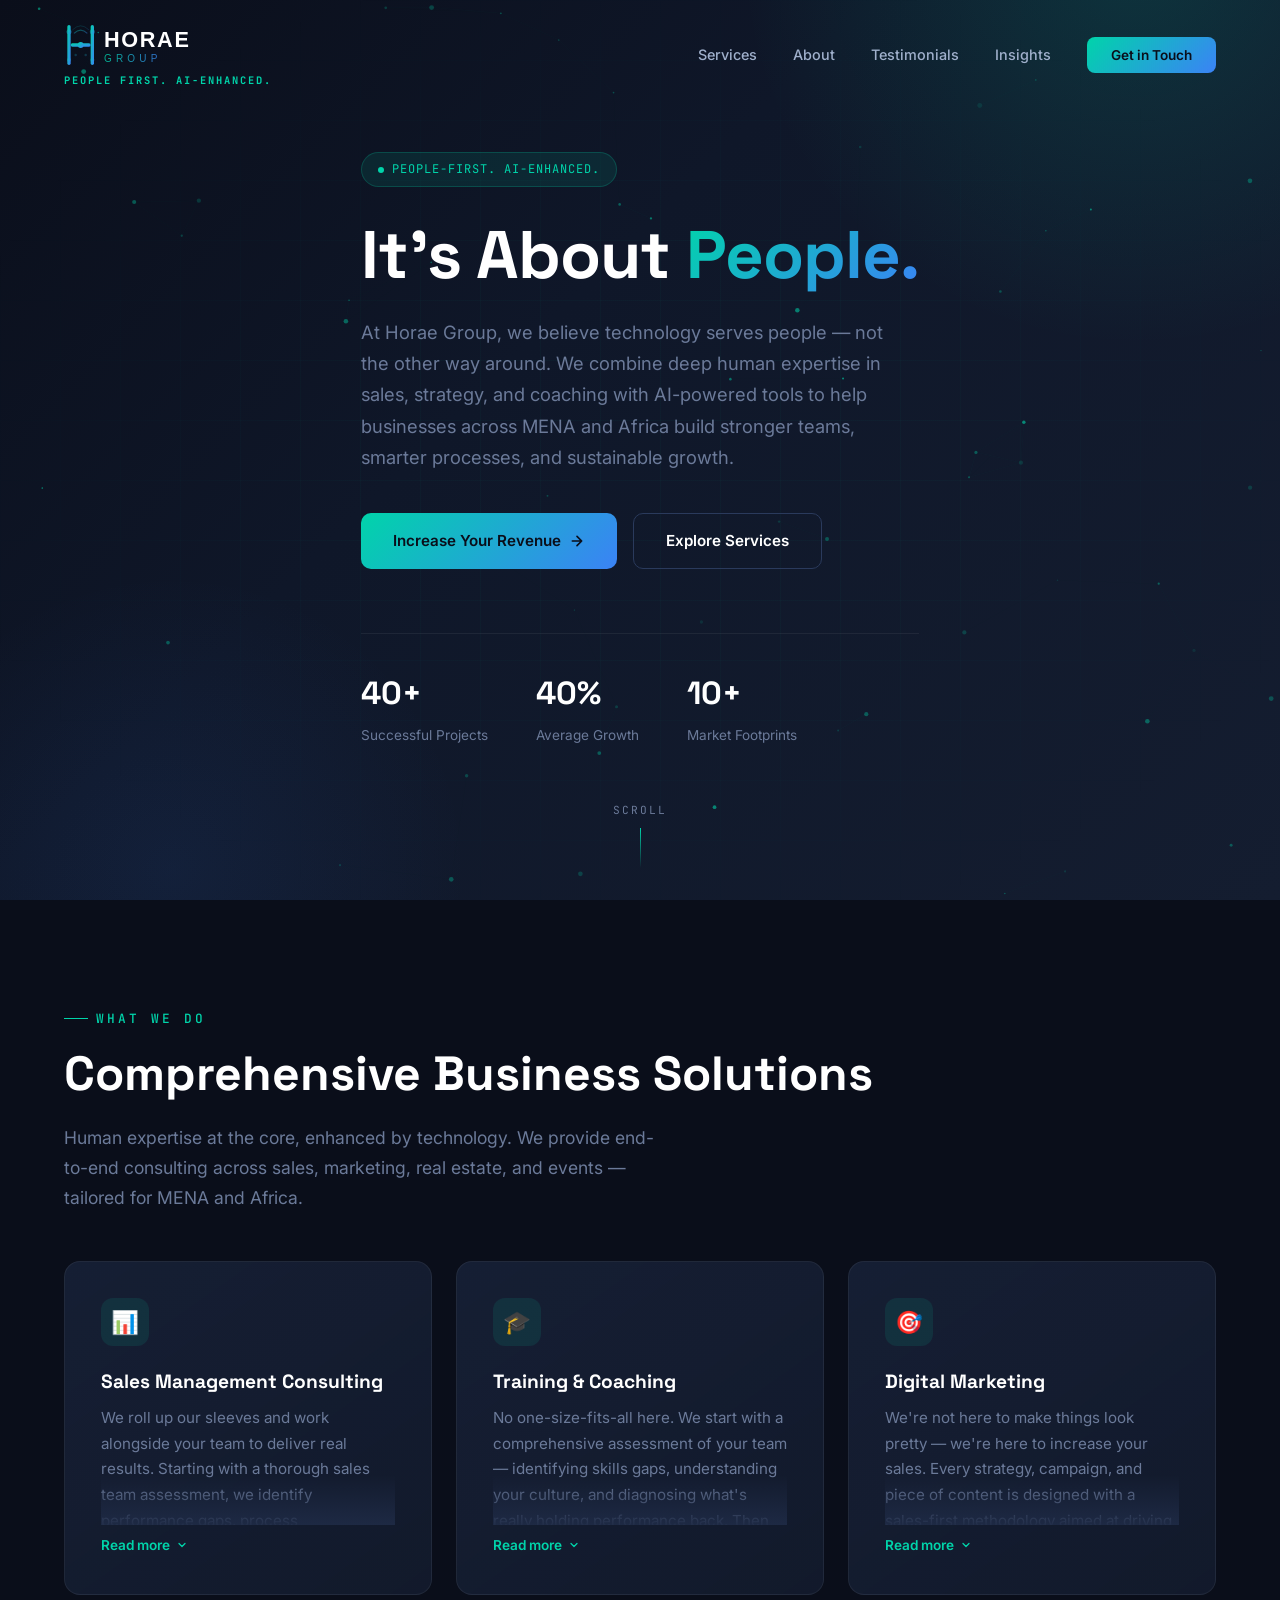
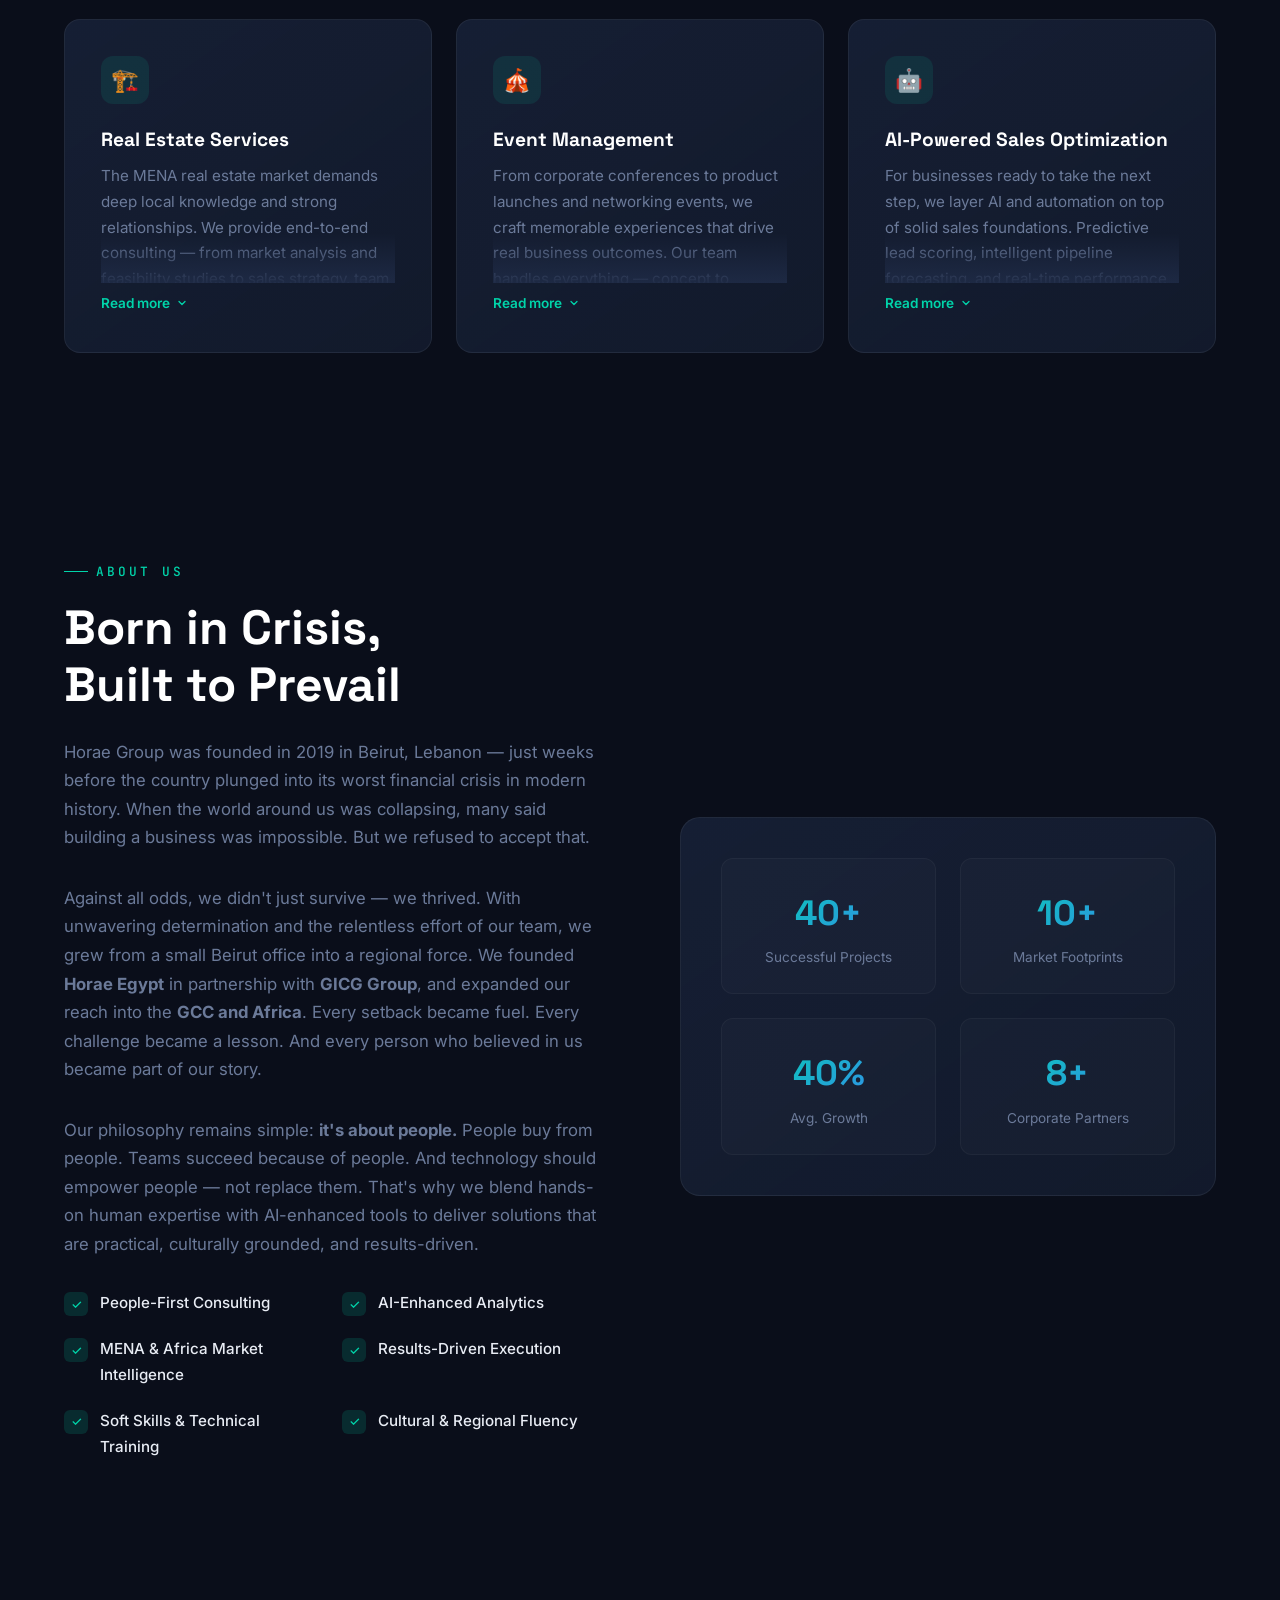
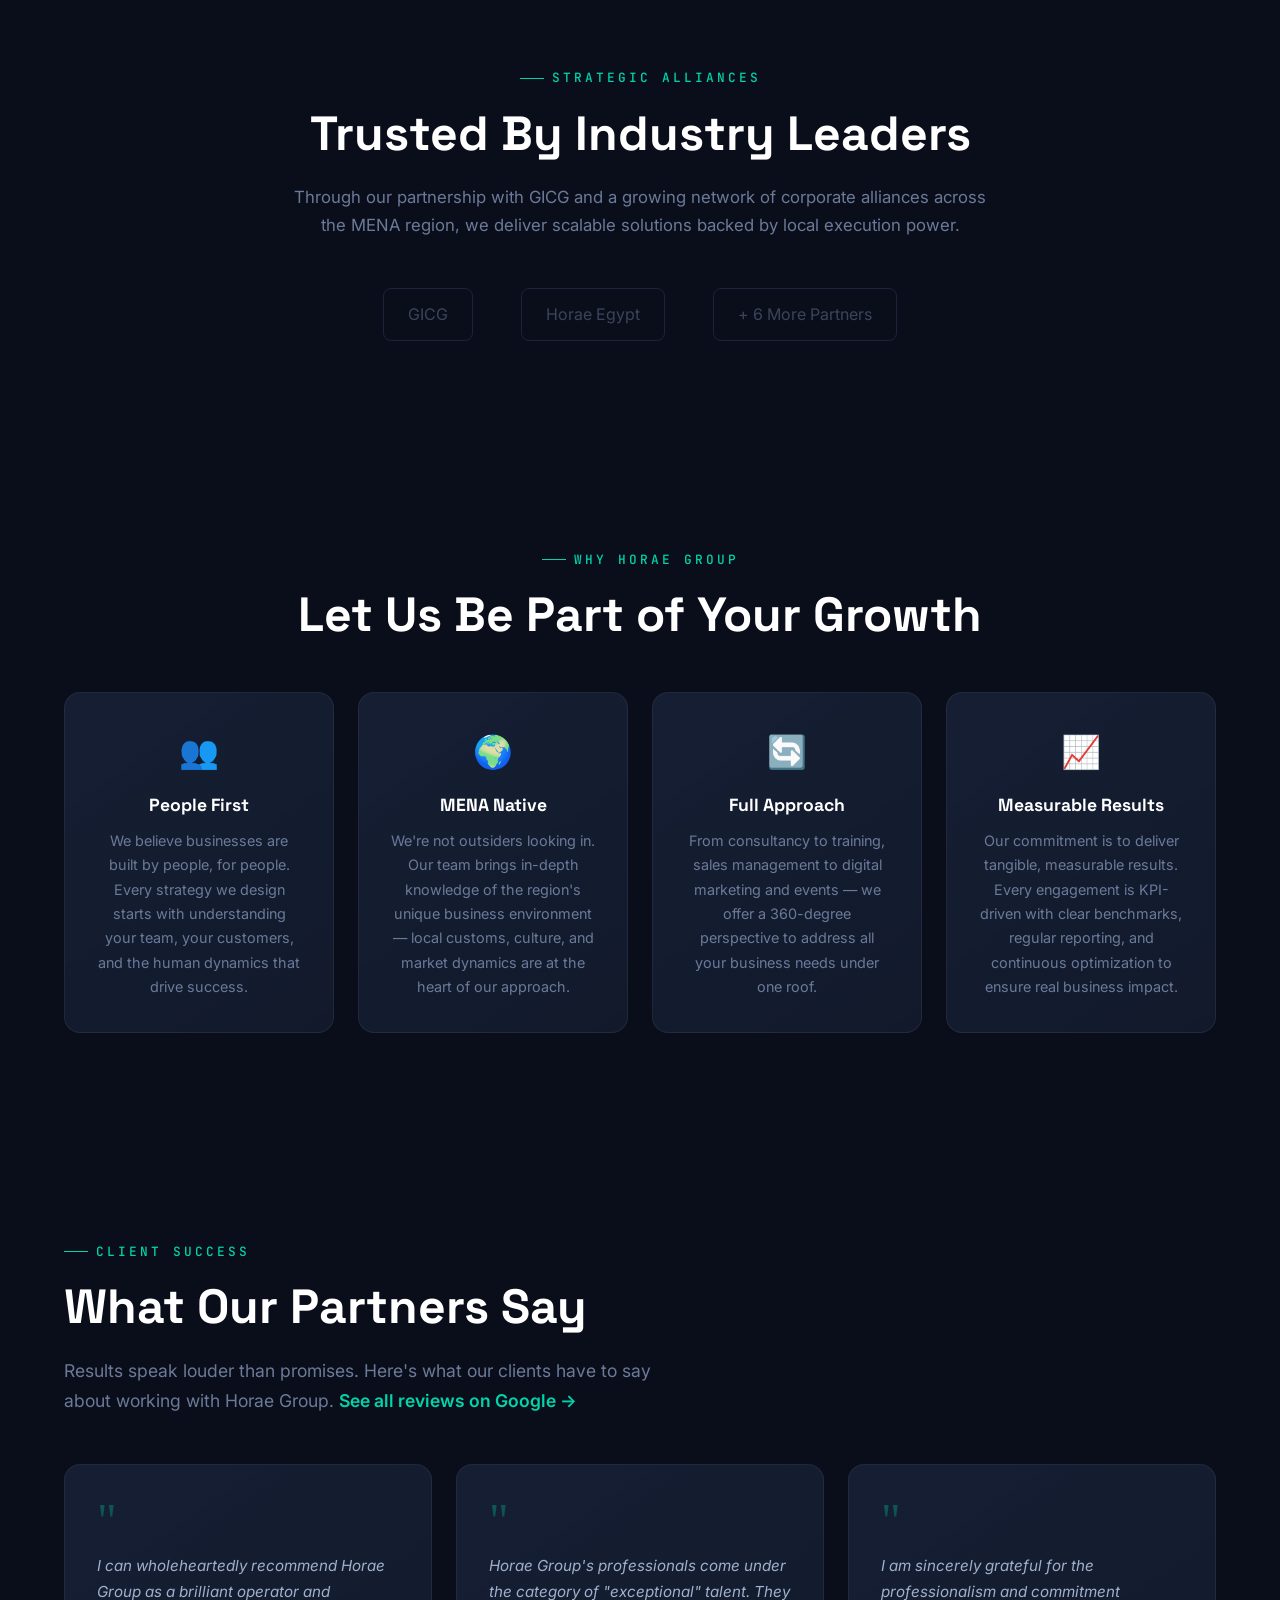
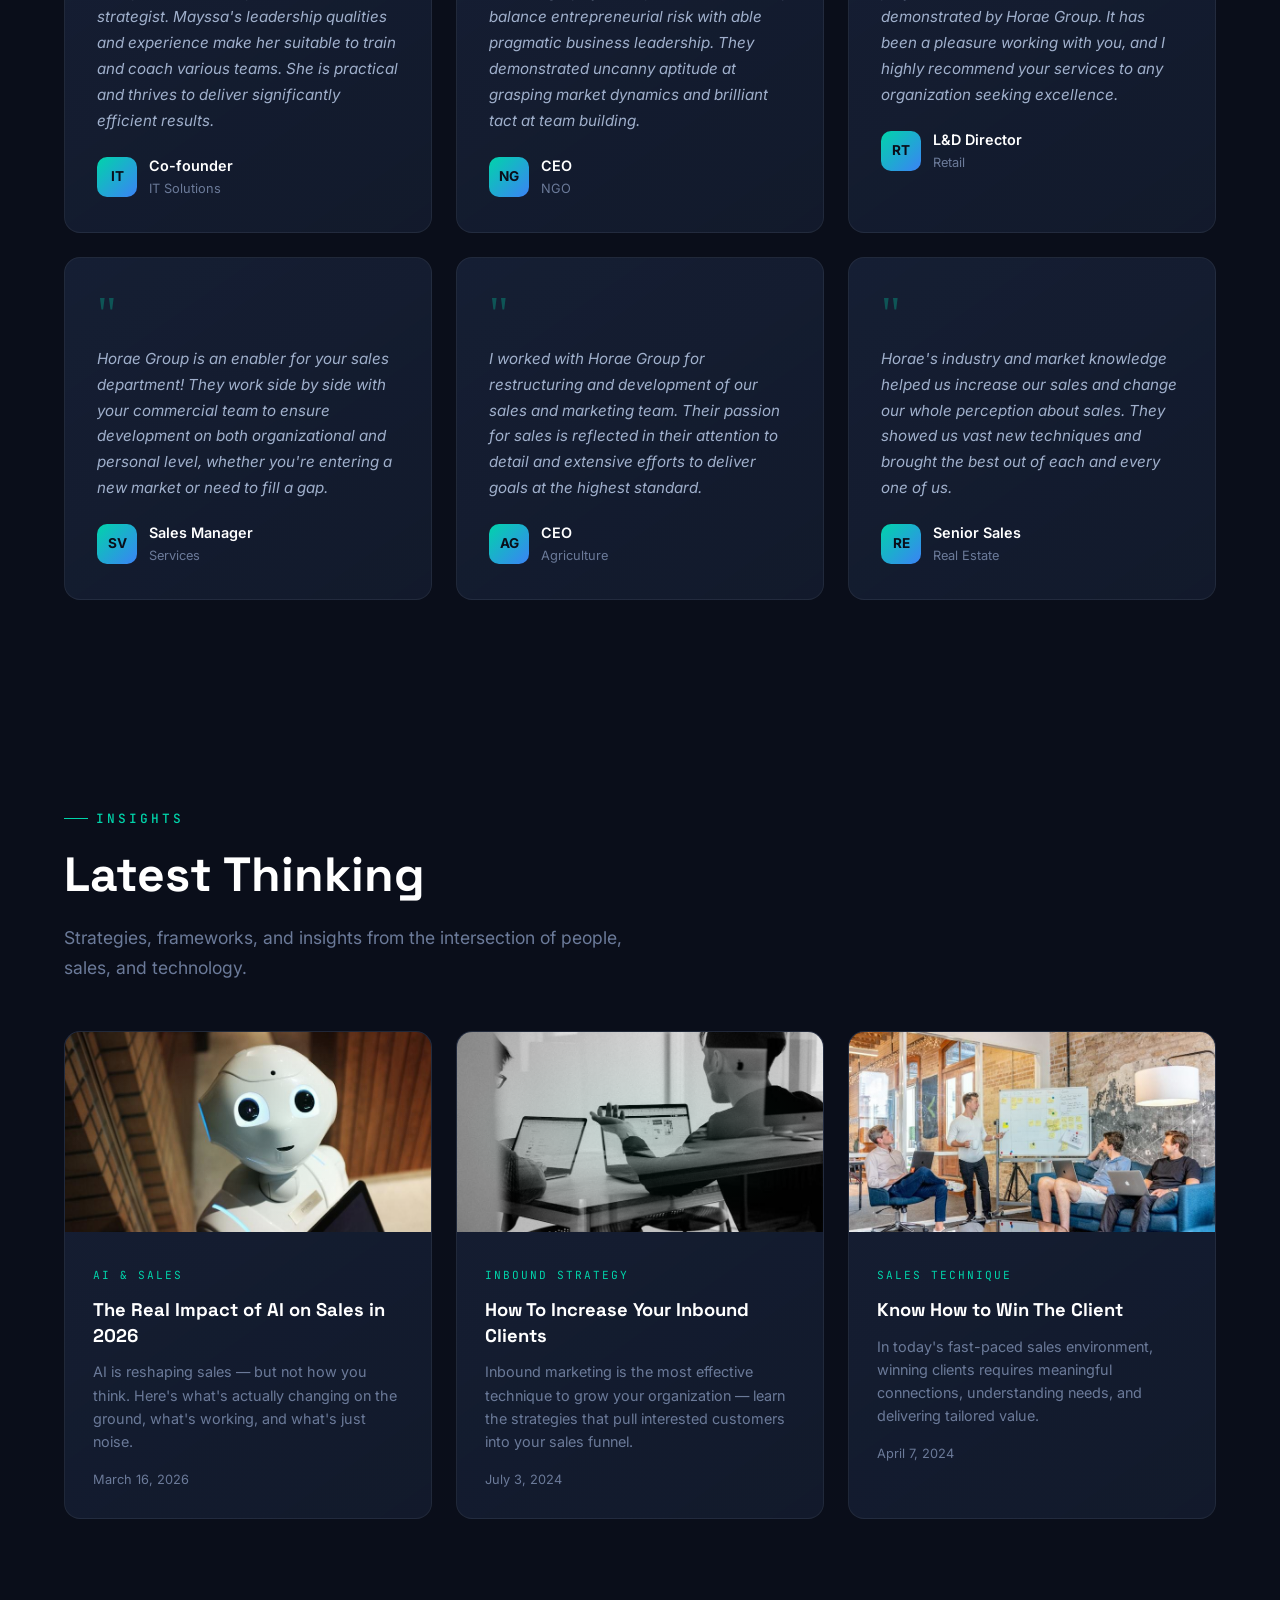
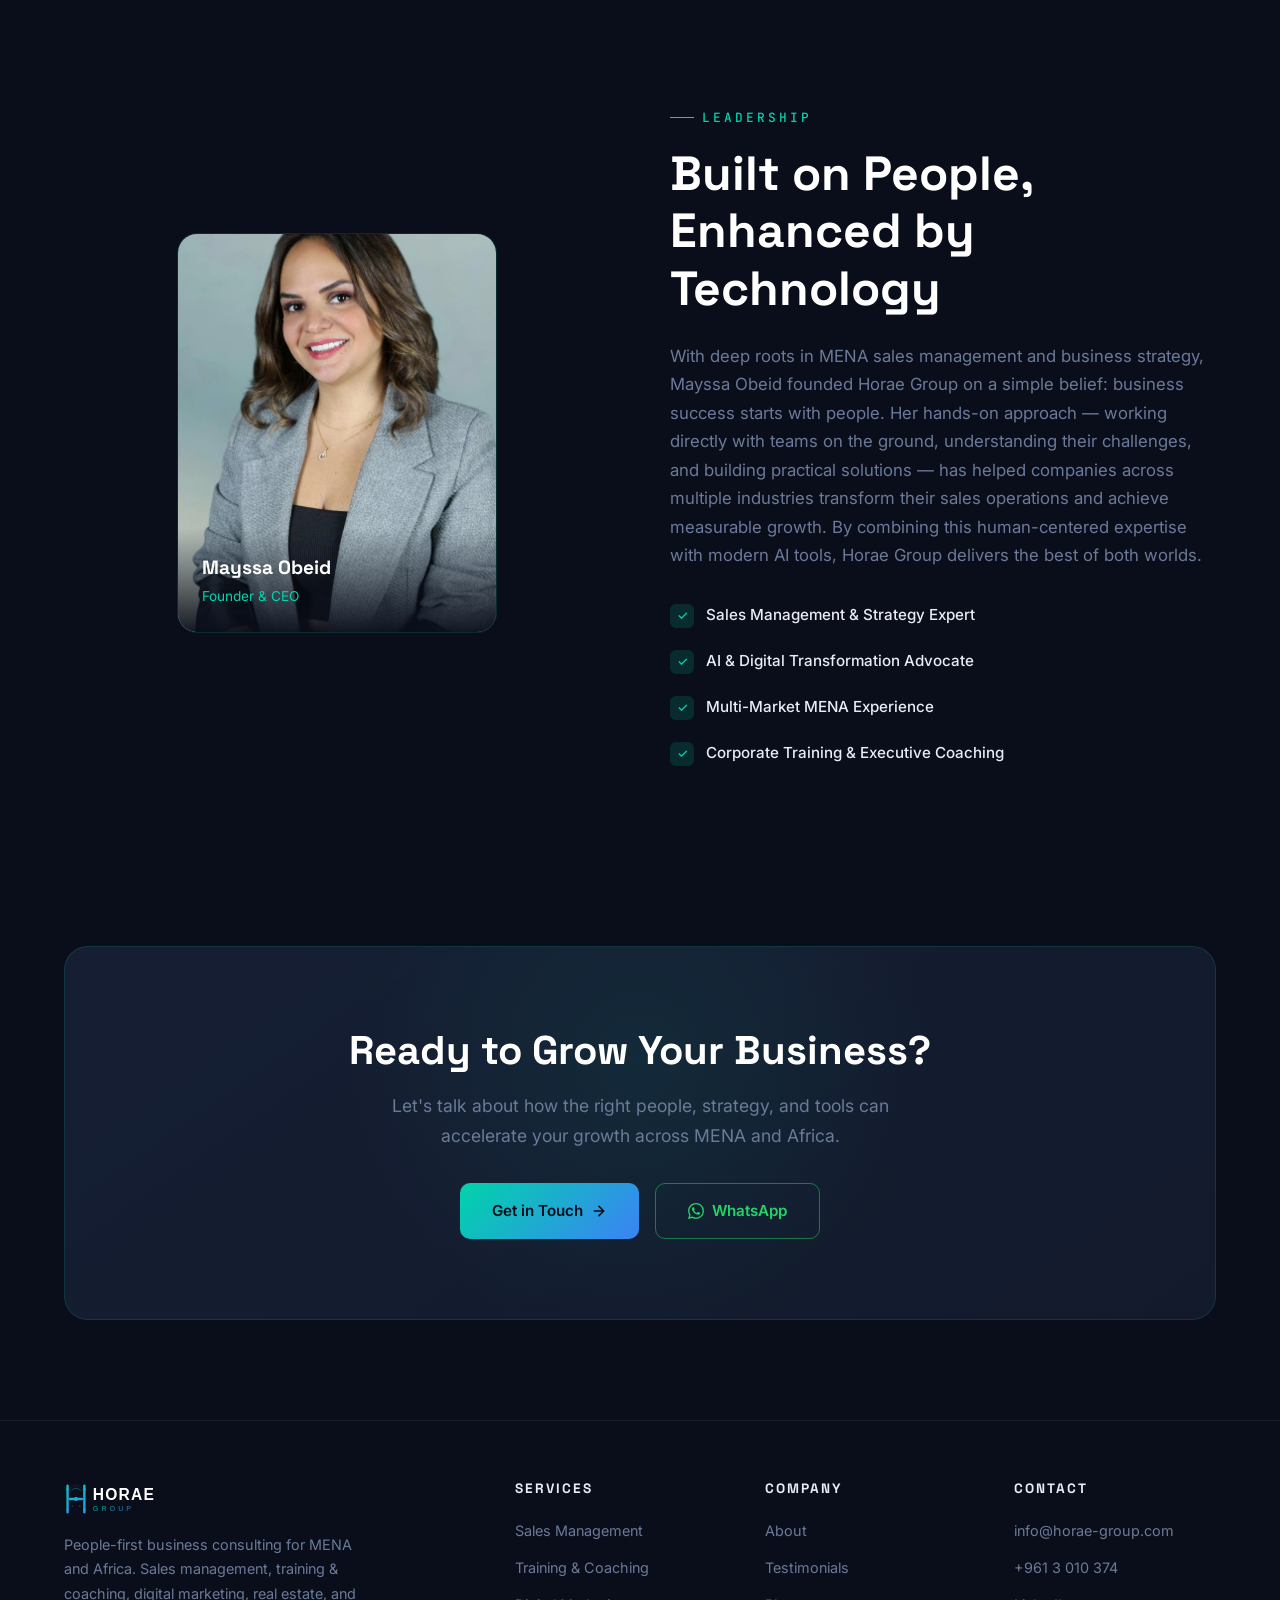
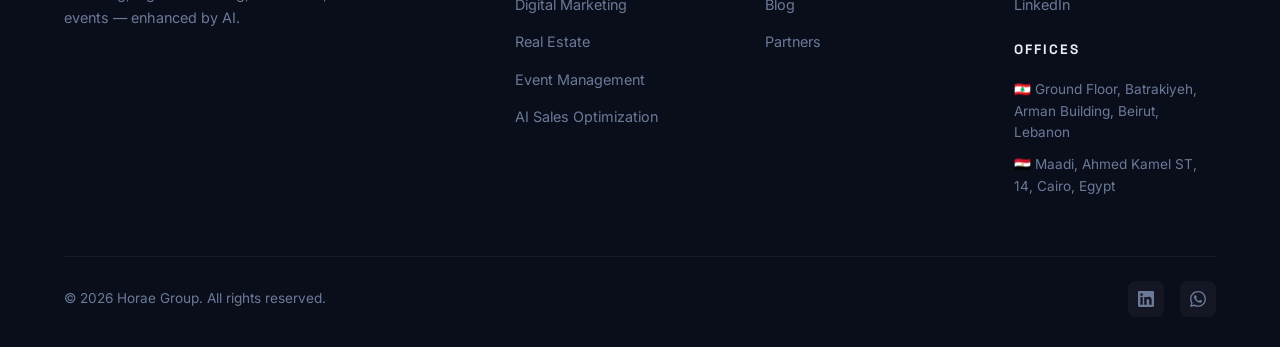
==== commit ff6e39cd: "SEO fixes: OG image, compressed images, enhanced meta tags - Created branded OG image (1200x630) for" ====
--- a/index.html
+++ b/index.html
@@ -7,7 +7,7 @@
   <!-- SEO Meta -->
   <title>Horae Group | People-First Sales Consulting, Enhanced by AI — MENA & Africa</title>
   <meta name="description" content="Horae Group is a MENA & Africa-based consulting firm where it's about people first. We specialize in sales management, training & coaching, digital marketing, and real estate — enhanced by AI and data-driven strategies to deliver measurable growth.">
-  <meta name="keywords" content="sales consulting MENA, sales management consulting, sales training coaching, digital marketing MENA, AI sales optimization, business consulting Middle East, real estate consulting, event management, business growth MENA, people-first consulting">
+  <meta name="keywords" content="sales consulting MENA, sales management consulting, sales training coaching, digital marketing MENA, AI sales optimization, business consulting Middle East, business consulting Africa, real estate consulting, event management, business growth MENA, people-first consulting, sales team assessment, customer journey optimization, Beirut consulting, Cairo consulting">
   <meta name="author" content="Horae Group">
   <meta name="robots" content="index, follow">
   <link rel="canonical" href="https://horae-group.com/">
@@ -19,6 +19,8 @@
   <meta property="og:url" content="https://horae-group.com/">
   <meta property="og:site_name" content="Horae Group">
   <meta property="og:image" content="https://horae-group.com/images/og-image.png">
+  <meta property="og:image:width" content="1200">
+  <meta property="og:image:height" content="630">
   <meta property="og:locale" content="en_US">
 
   <!-- Twitter Card -->
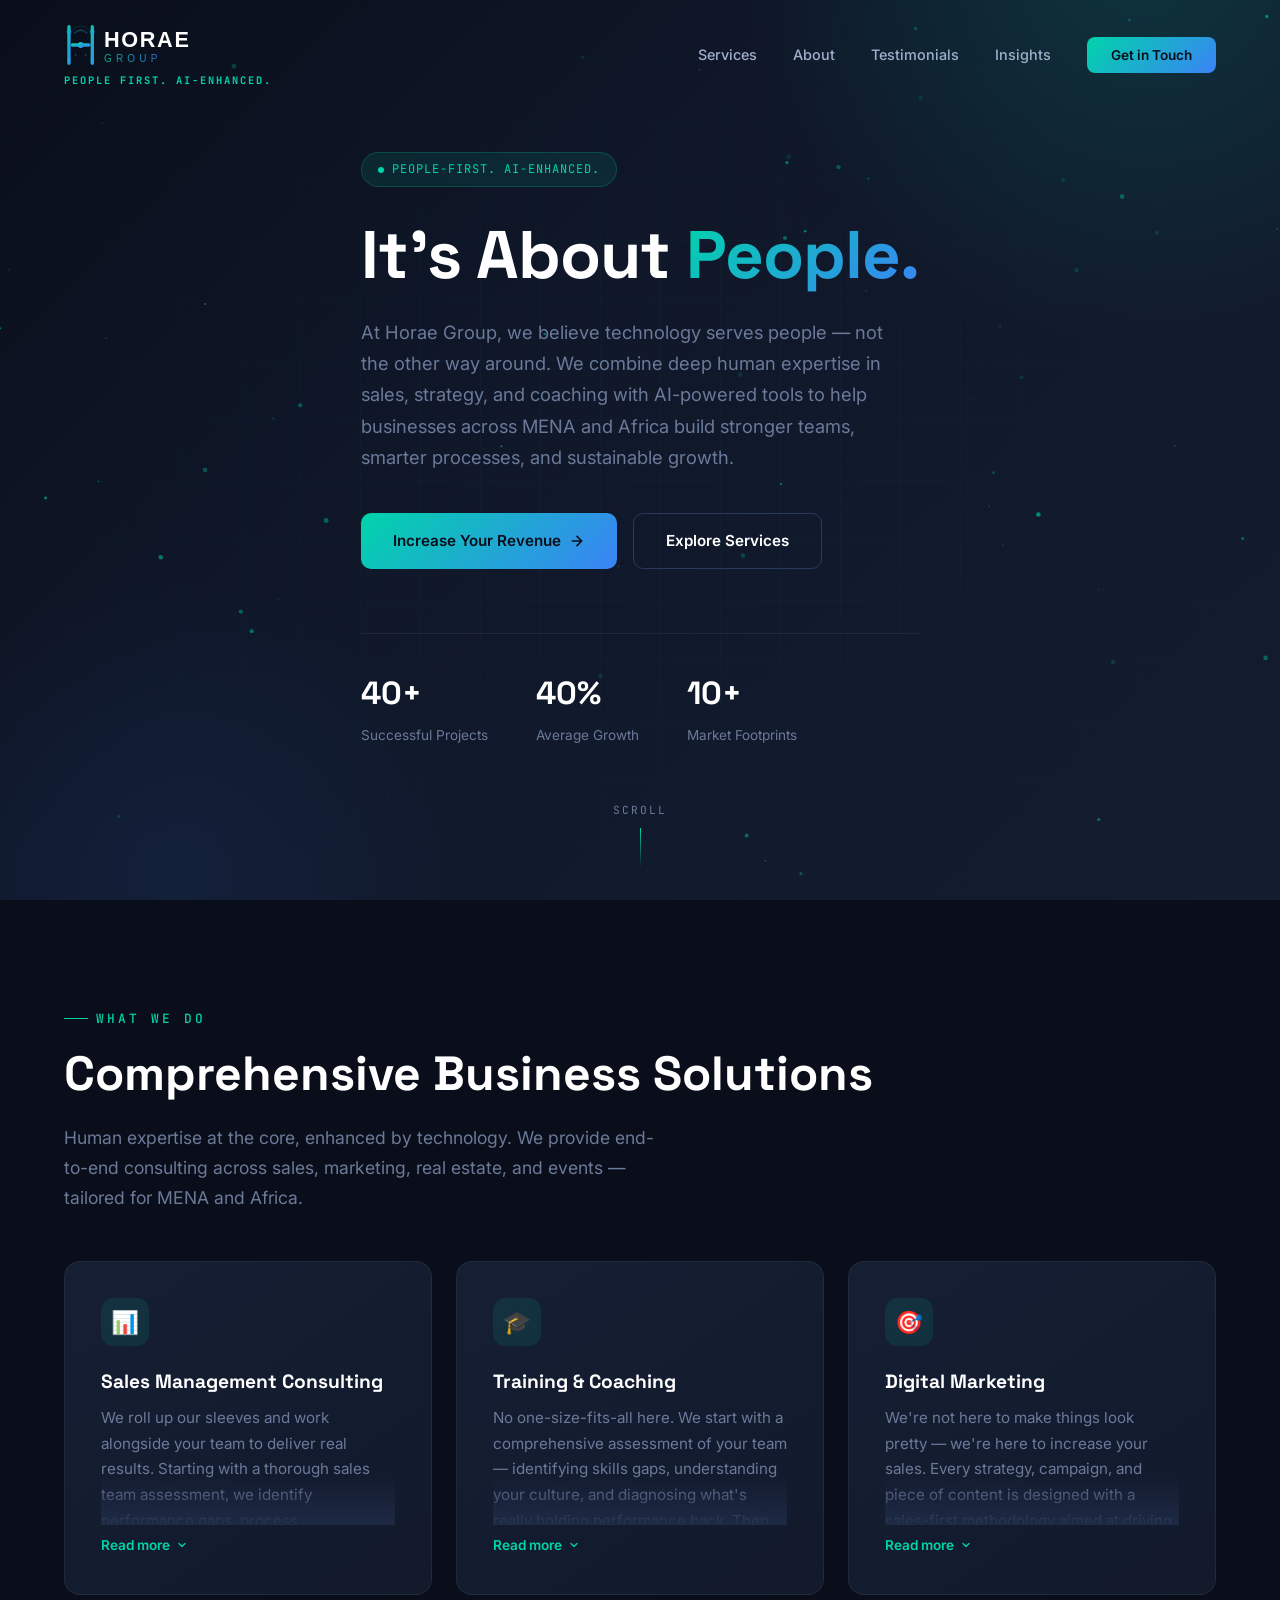
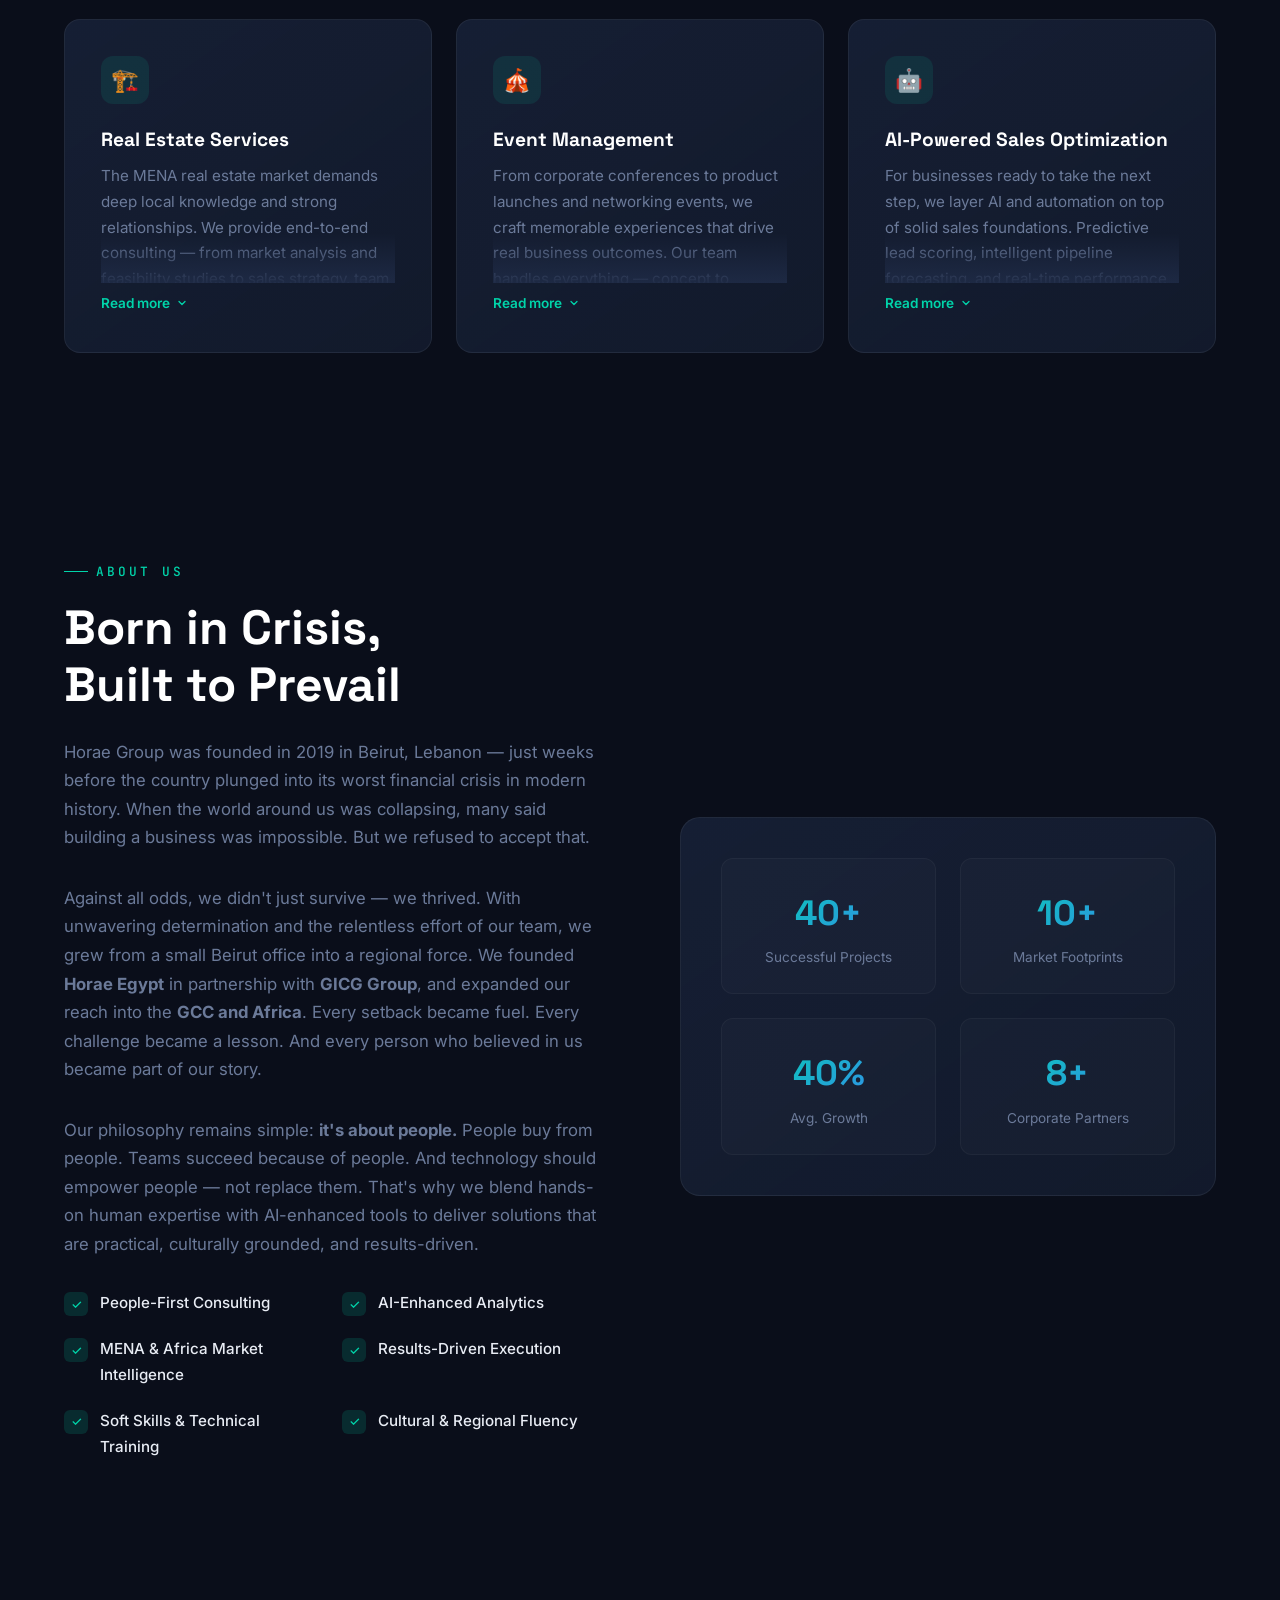
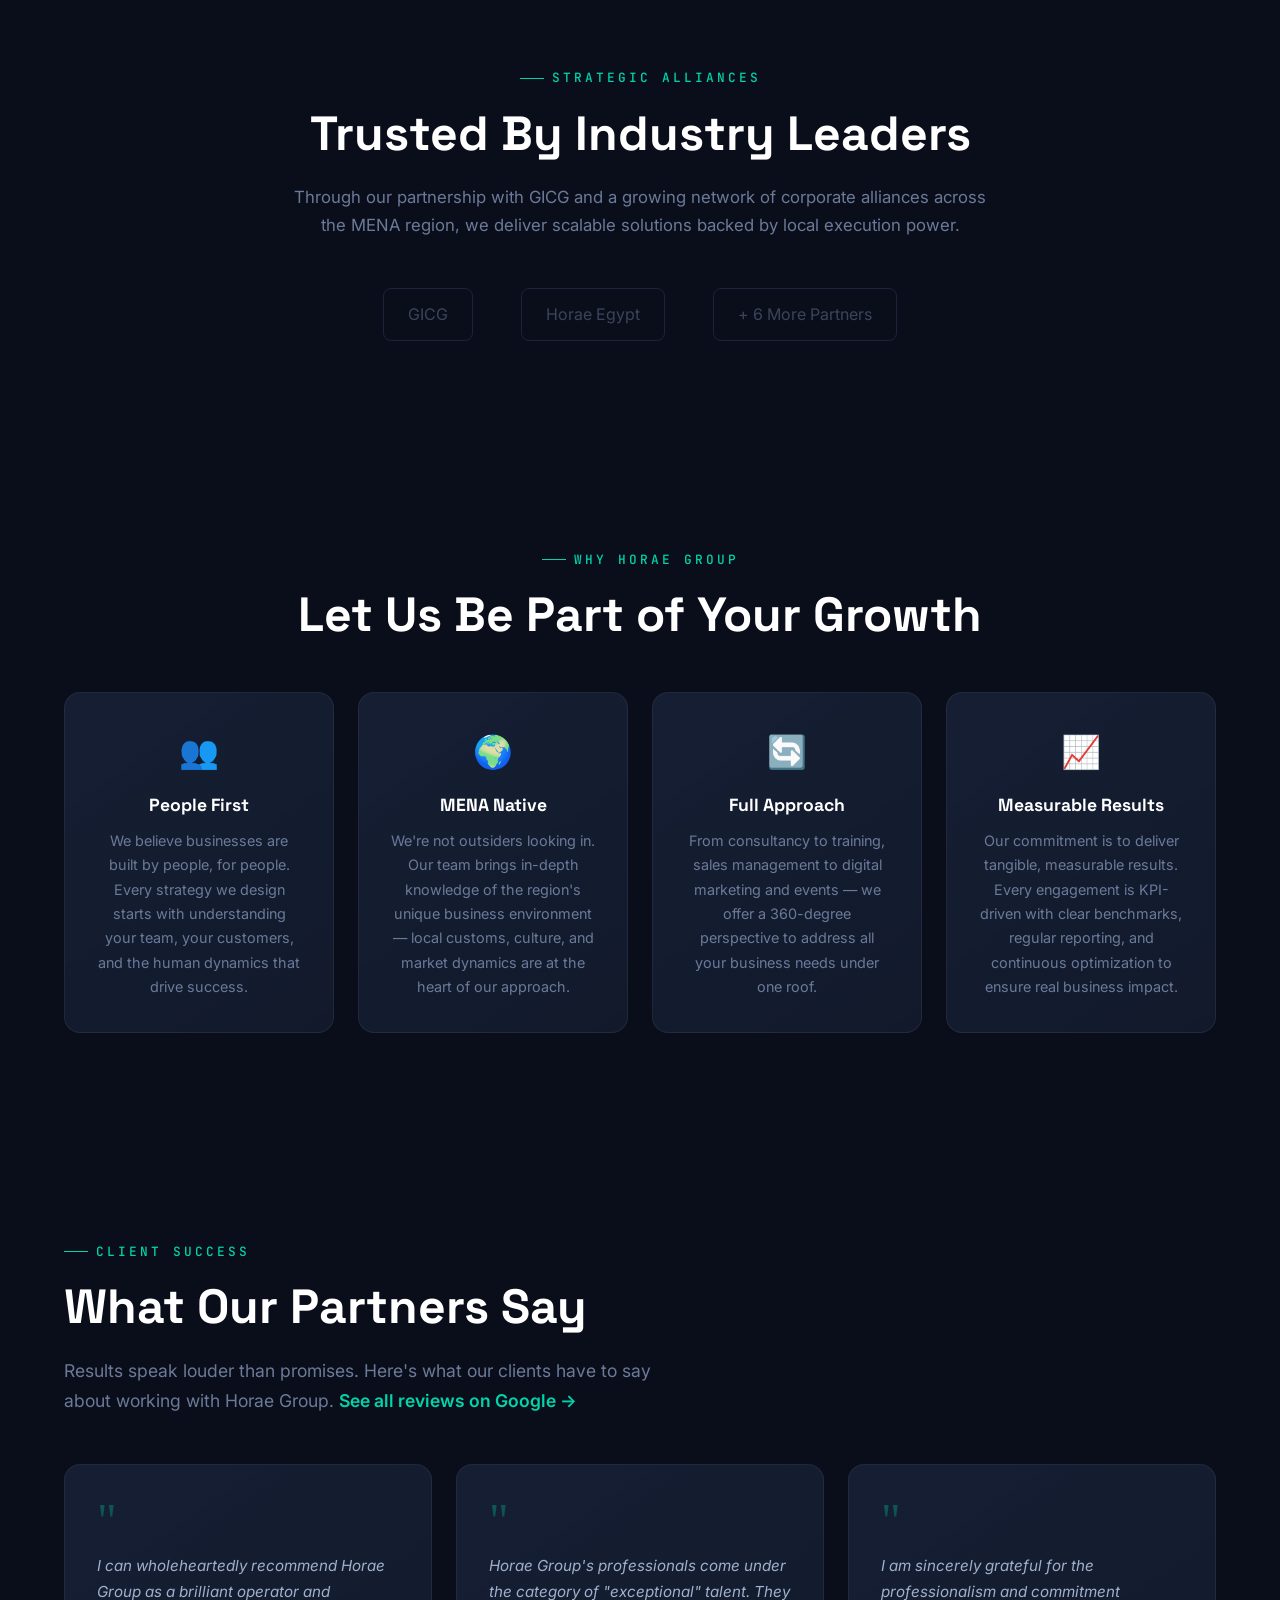
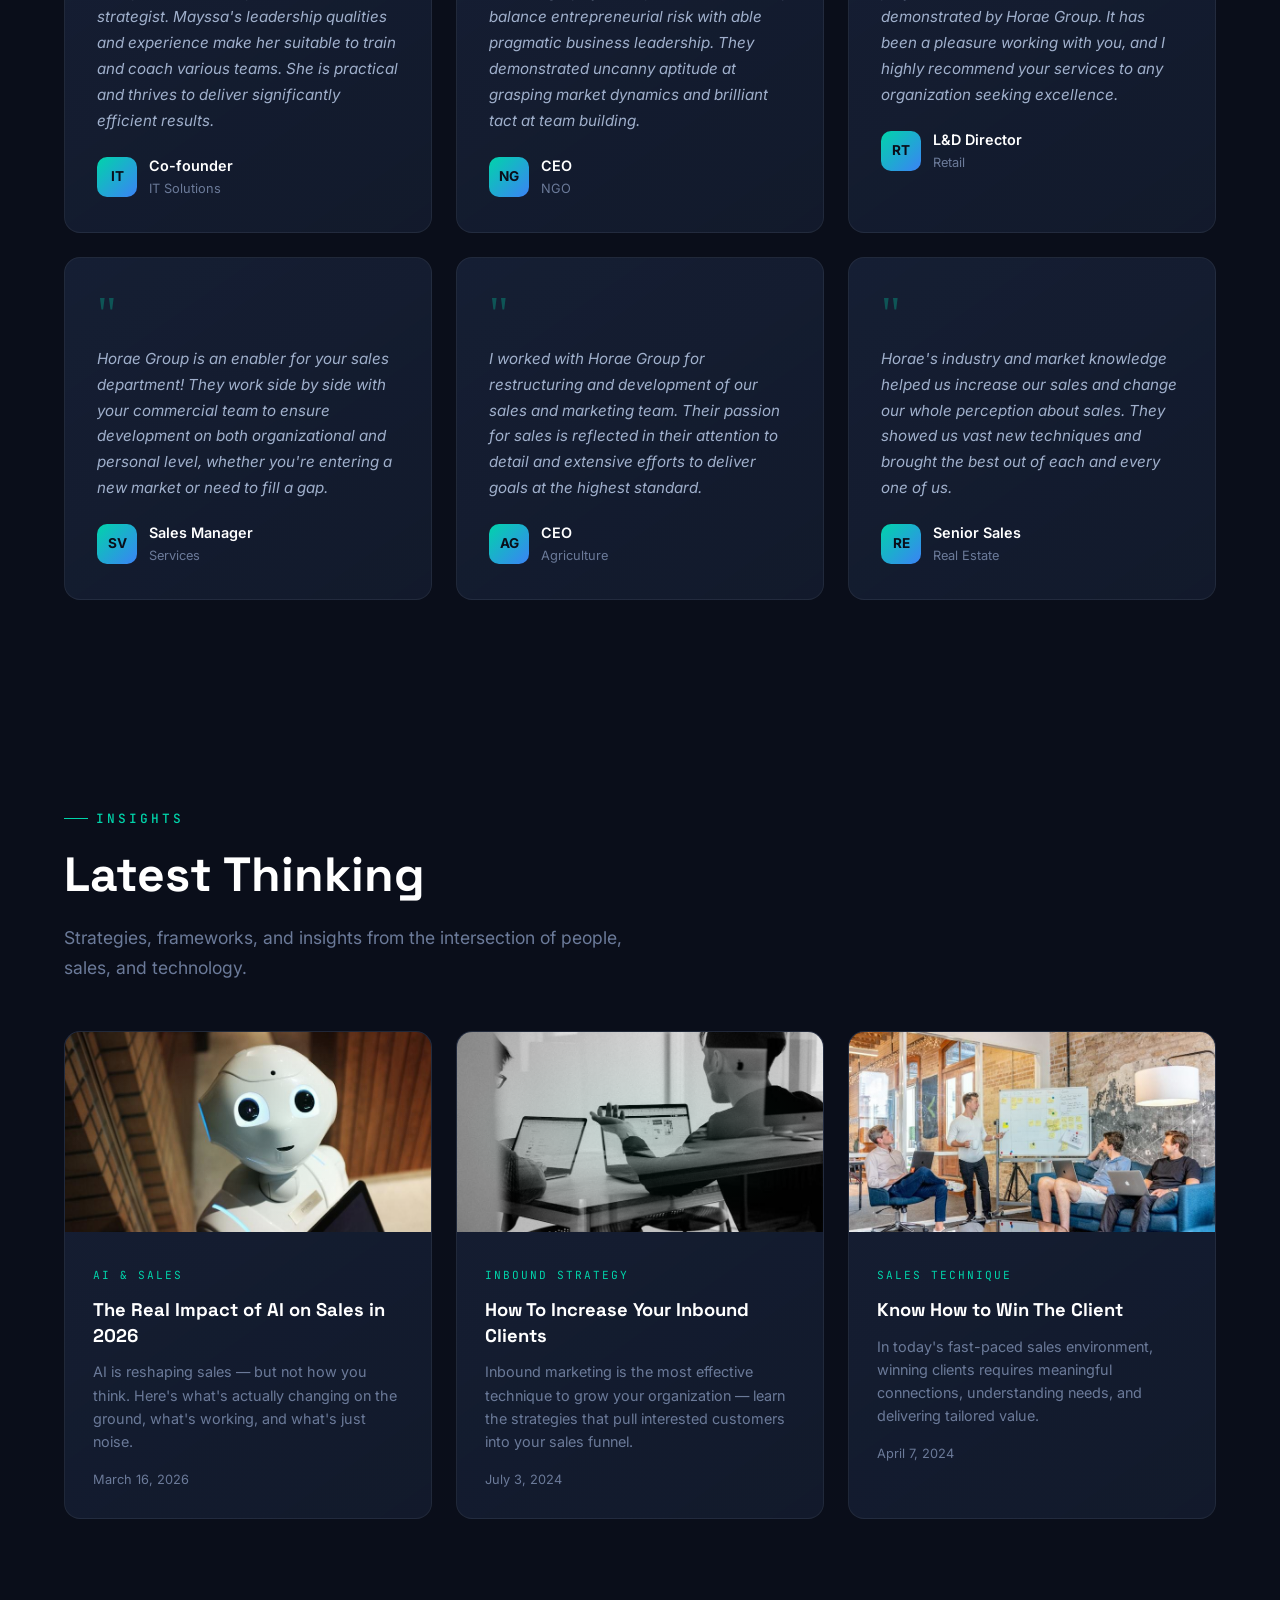
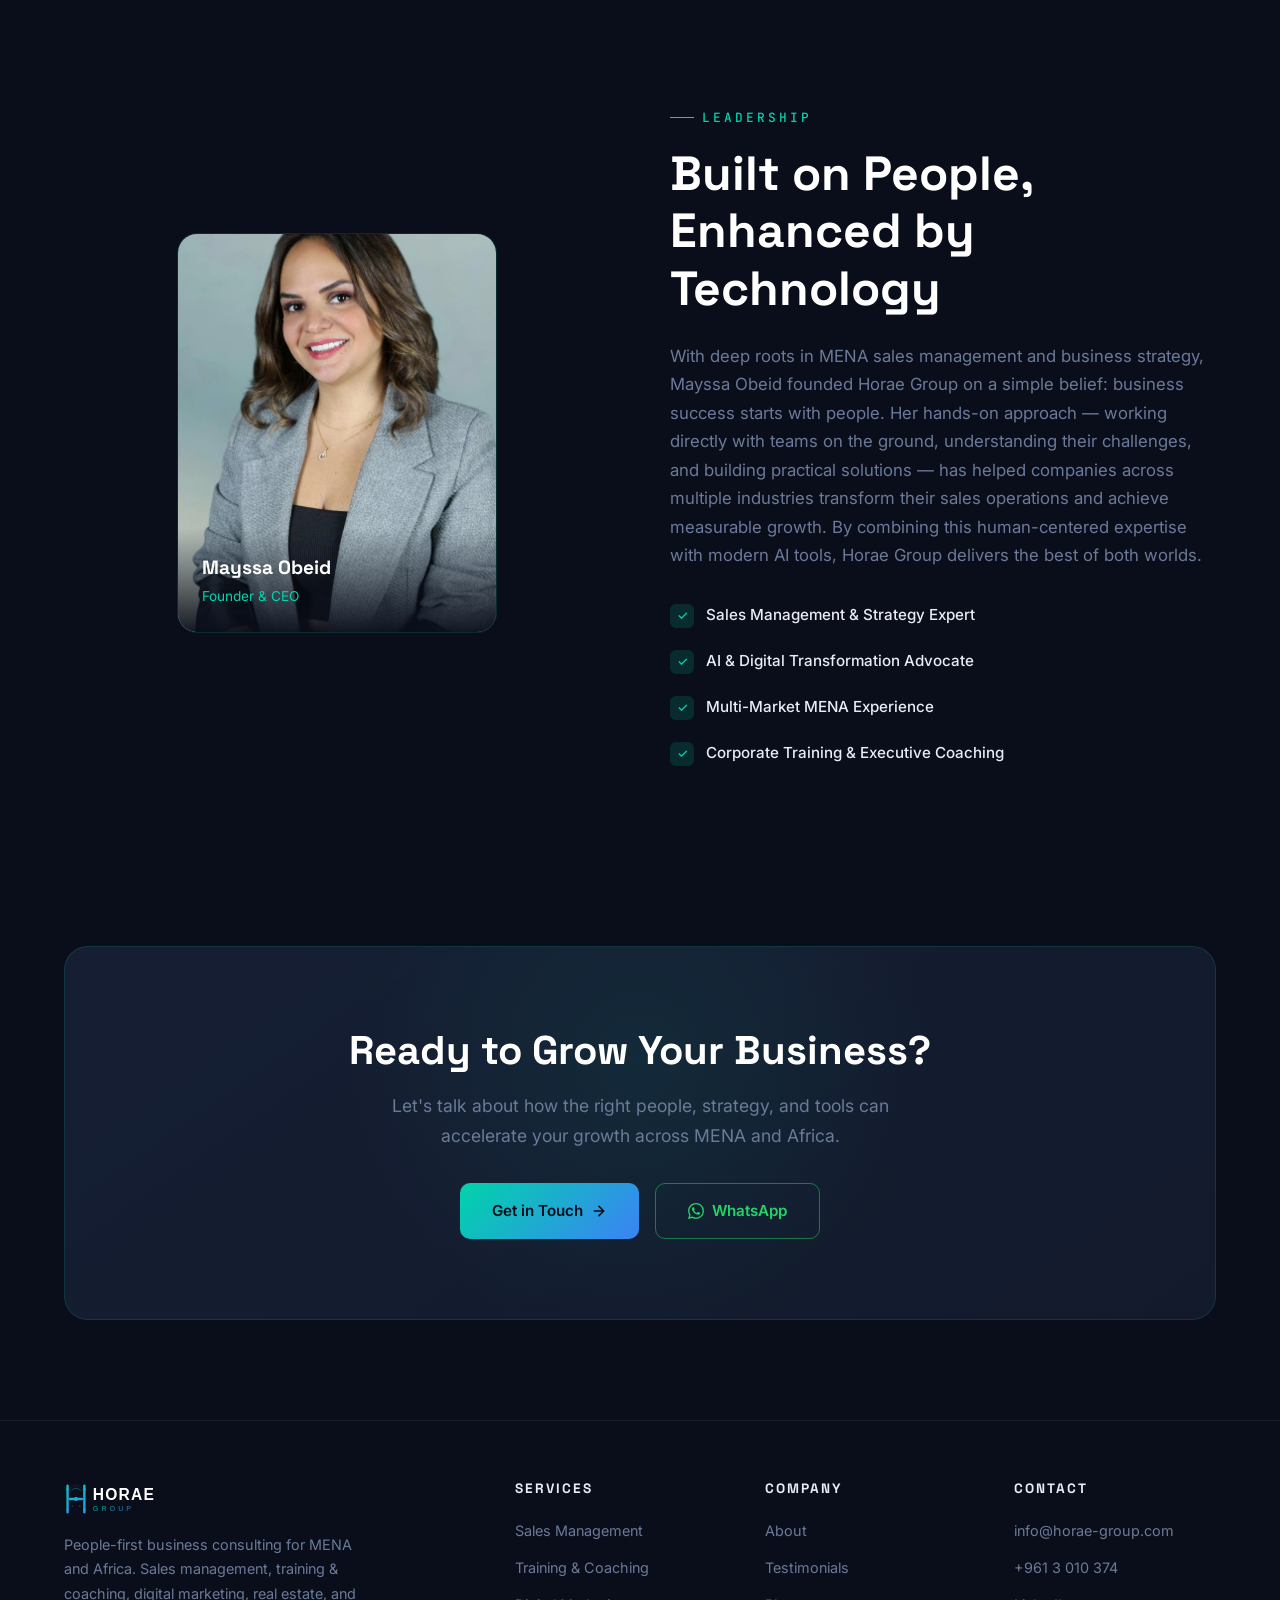
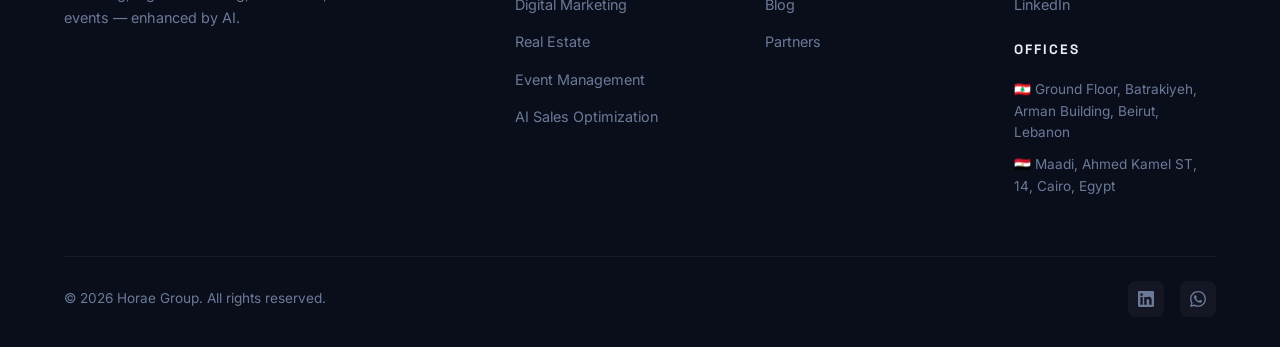
==== commit f97d7792: "Fix structured data: logo.svg, add phone/addresses, fix 404 reference - Fixed logo reference: logo.p" ====
--- a/index.html
+++ b/index.html
@@ -36,7 +36,7 @@
     "@type": "Organization",
     "name": "Horae Group",
     "url": "https://horae-group.com",
-    "logo": "https://horae-group.com/images/logo.png",
+    "logo": "https://horae-group.com/images/logo.svg",
     "description": "MENA & Africa-based people-first consulting firm specializing in sales management, training & coaching, digital marketing, and real estate — enhanced by AI and data-driven strategies.",
     "foundingDate": "2019",
     "areaServed": {
@@ -49,8 +49,23 @@
     "contactPoint": {
       "@type": "ContactPoint",
       "email": "info@horae-group.com",
+      "telephone": "+9613010374",
       "contactType": "sales"
     },
+    "address": [
+      {
+        "@type": "PostalAddress",
+        "streetAddress": "Ground Floor, Batrakiyeh, Arman Building",
+        "addressLocality": "Beirut",
+        "addressCountry": "LB"
+      },
+      {
+        "@type": "PostalAddress",
+        "streetAddress": "Maadi, Ahmed Kamel ST, 14",
+        "addressLocality": "Cairo",
+        "addressCountry": "EG"
+      }
+    ],
     "hasOfferCatalog": {
       "@type": "OfferCatalog",
       "name": "Consulting Services",
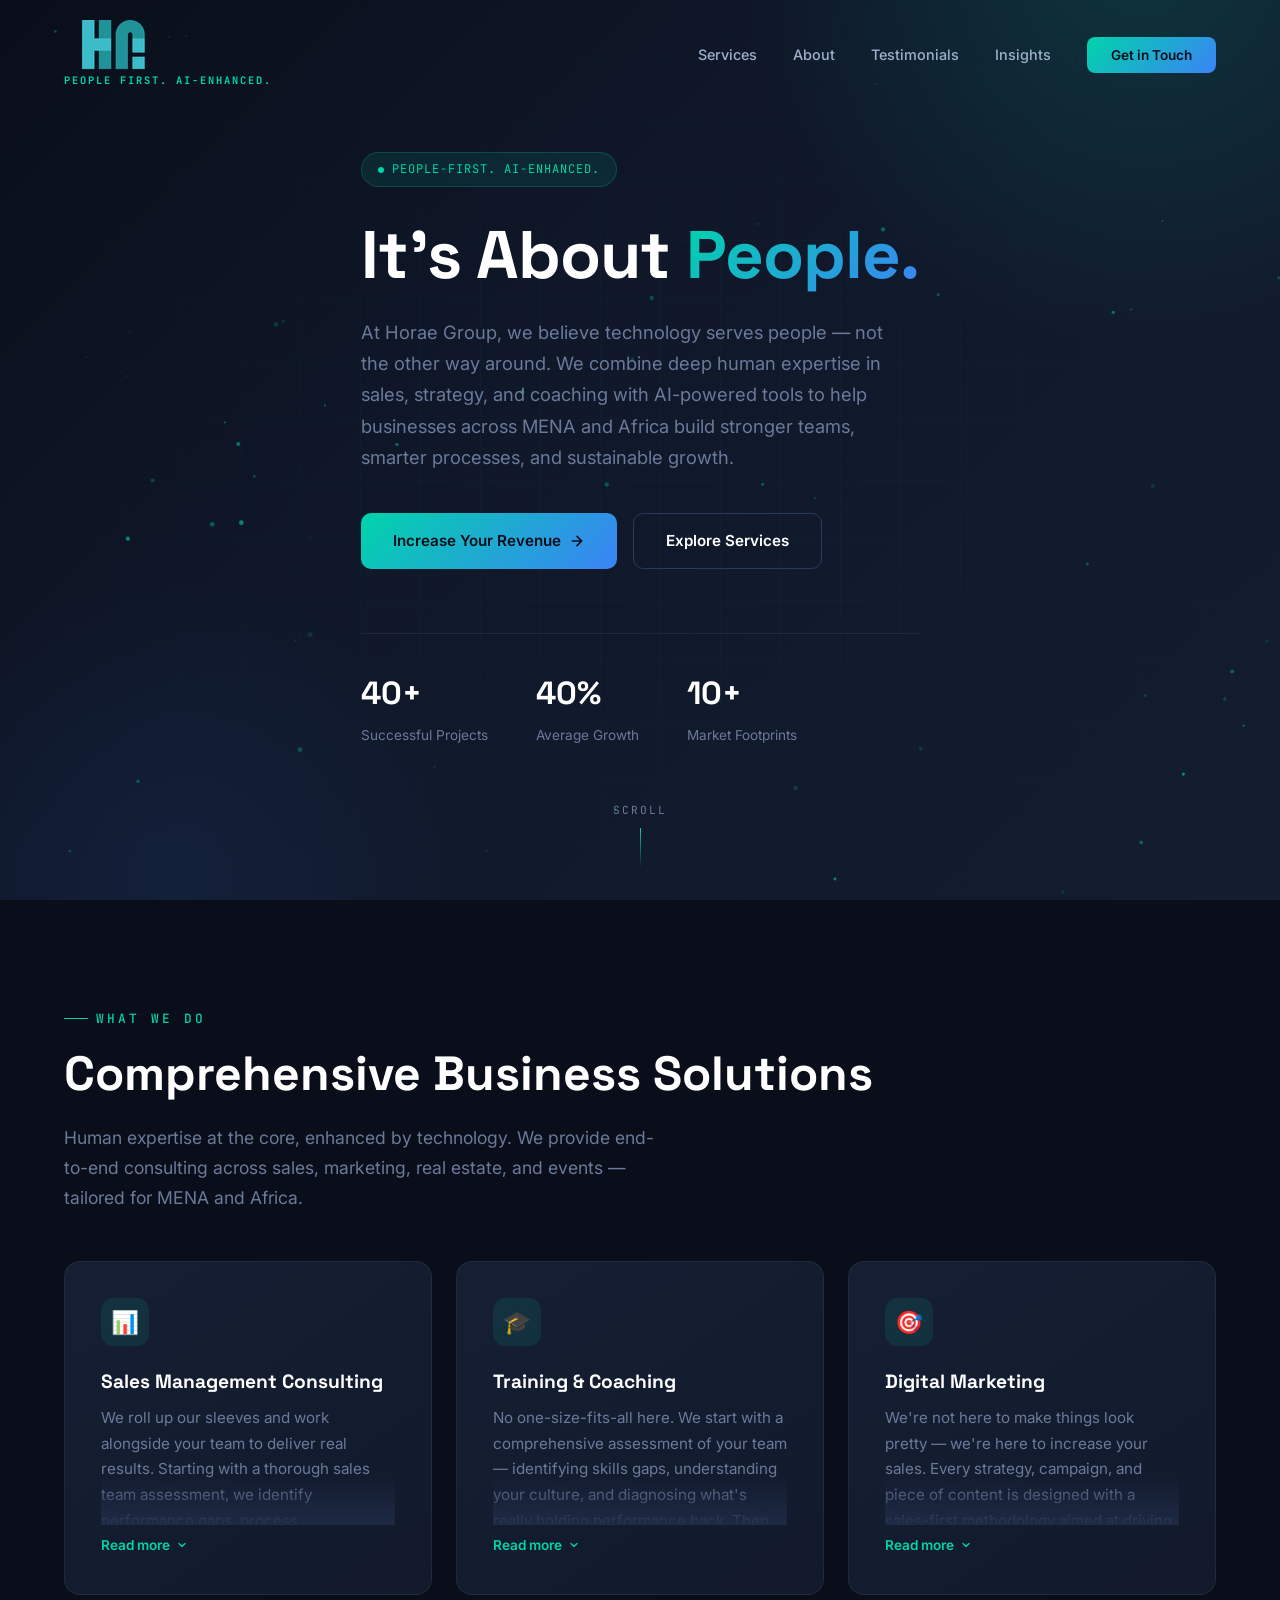
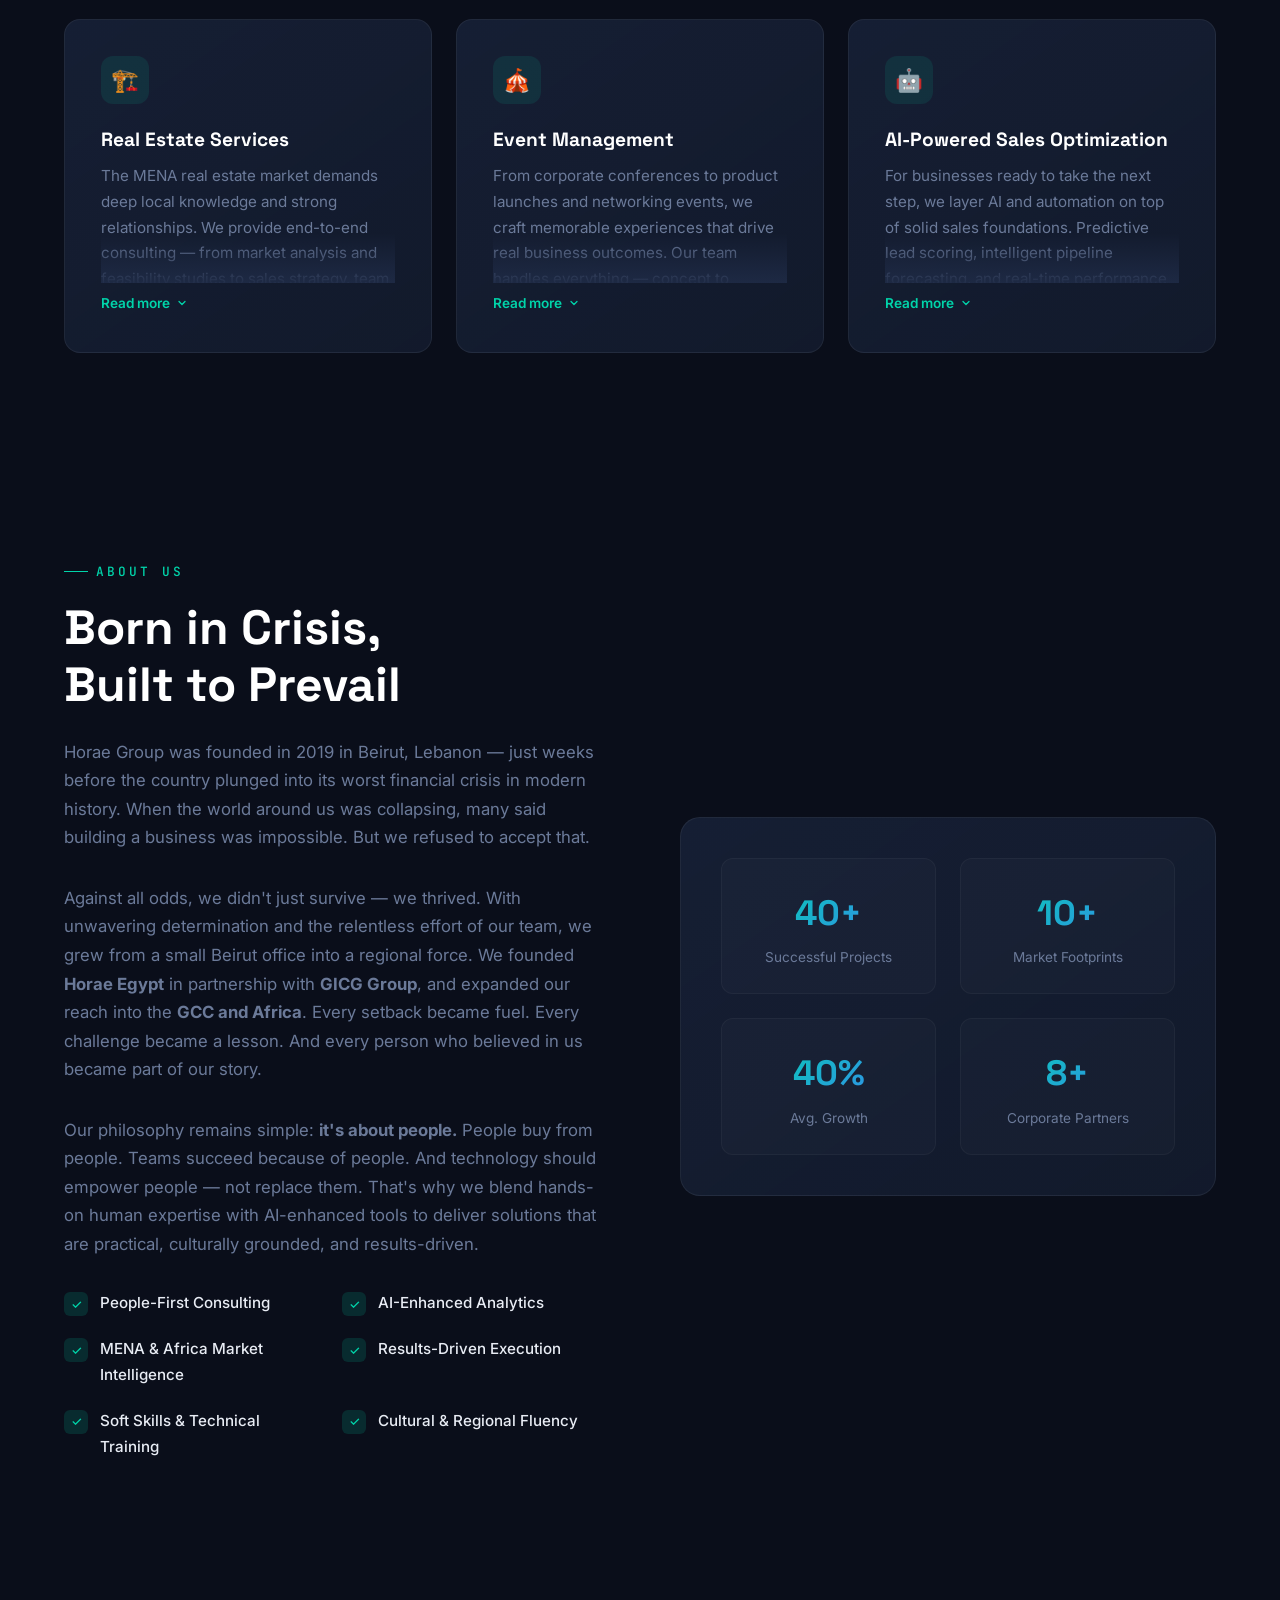
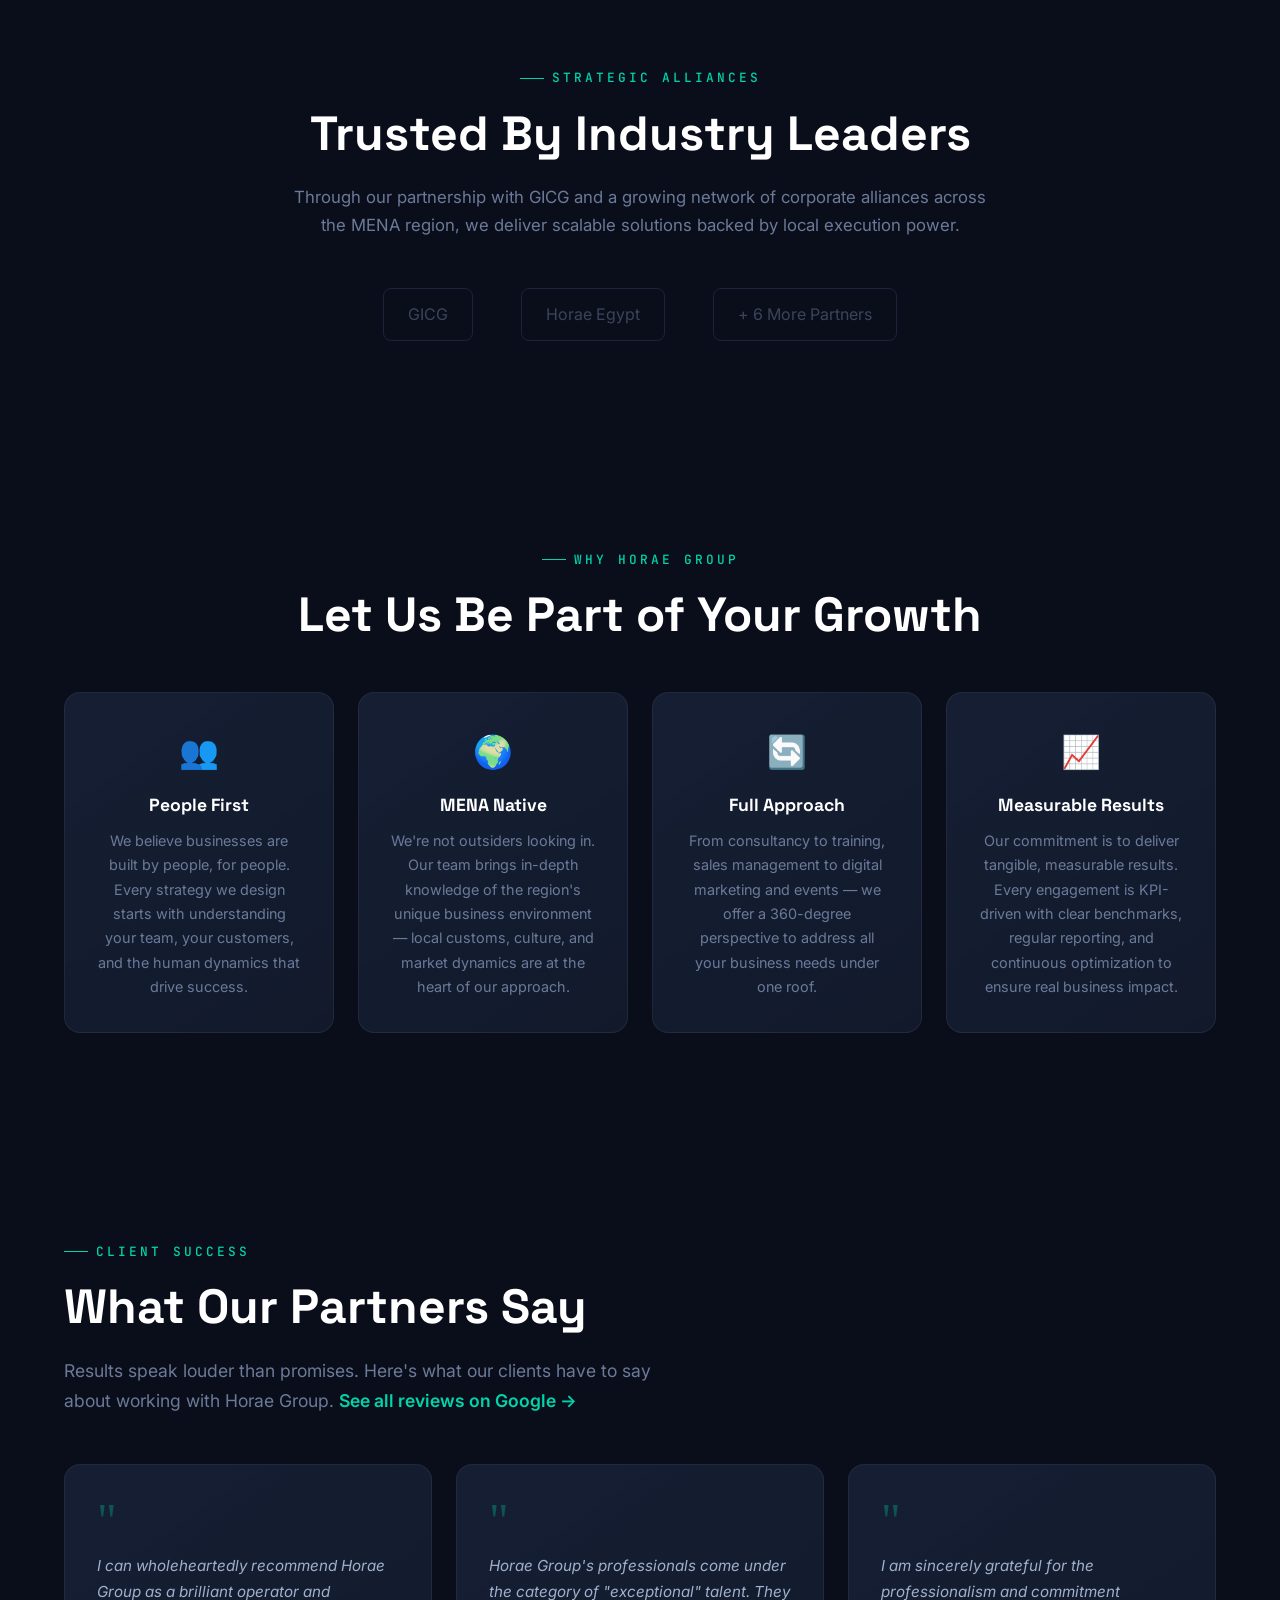
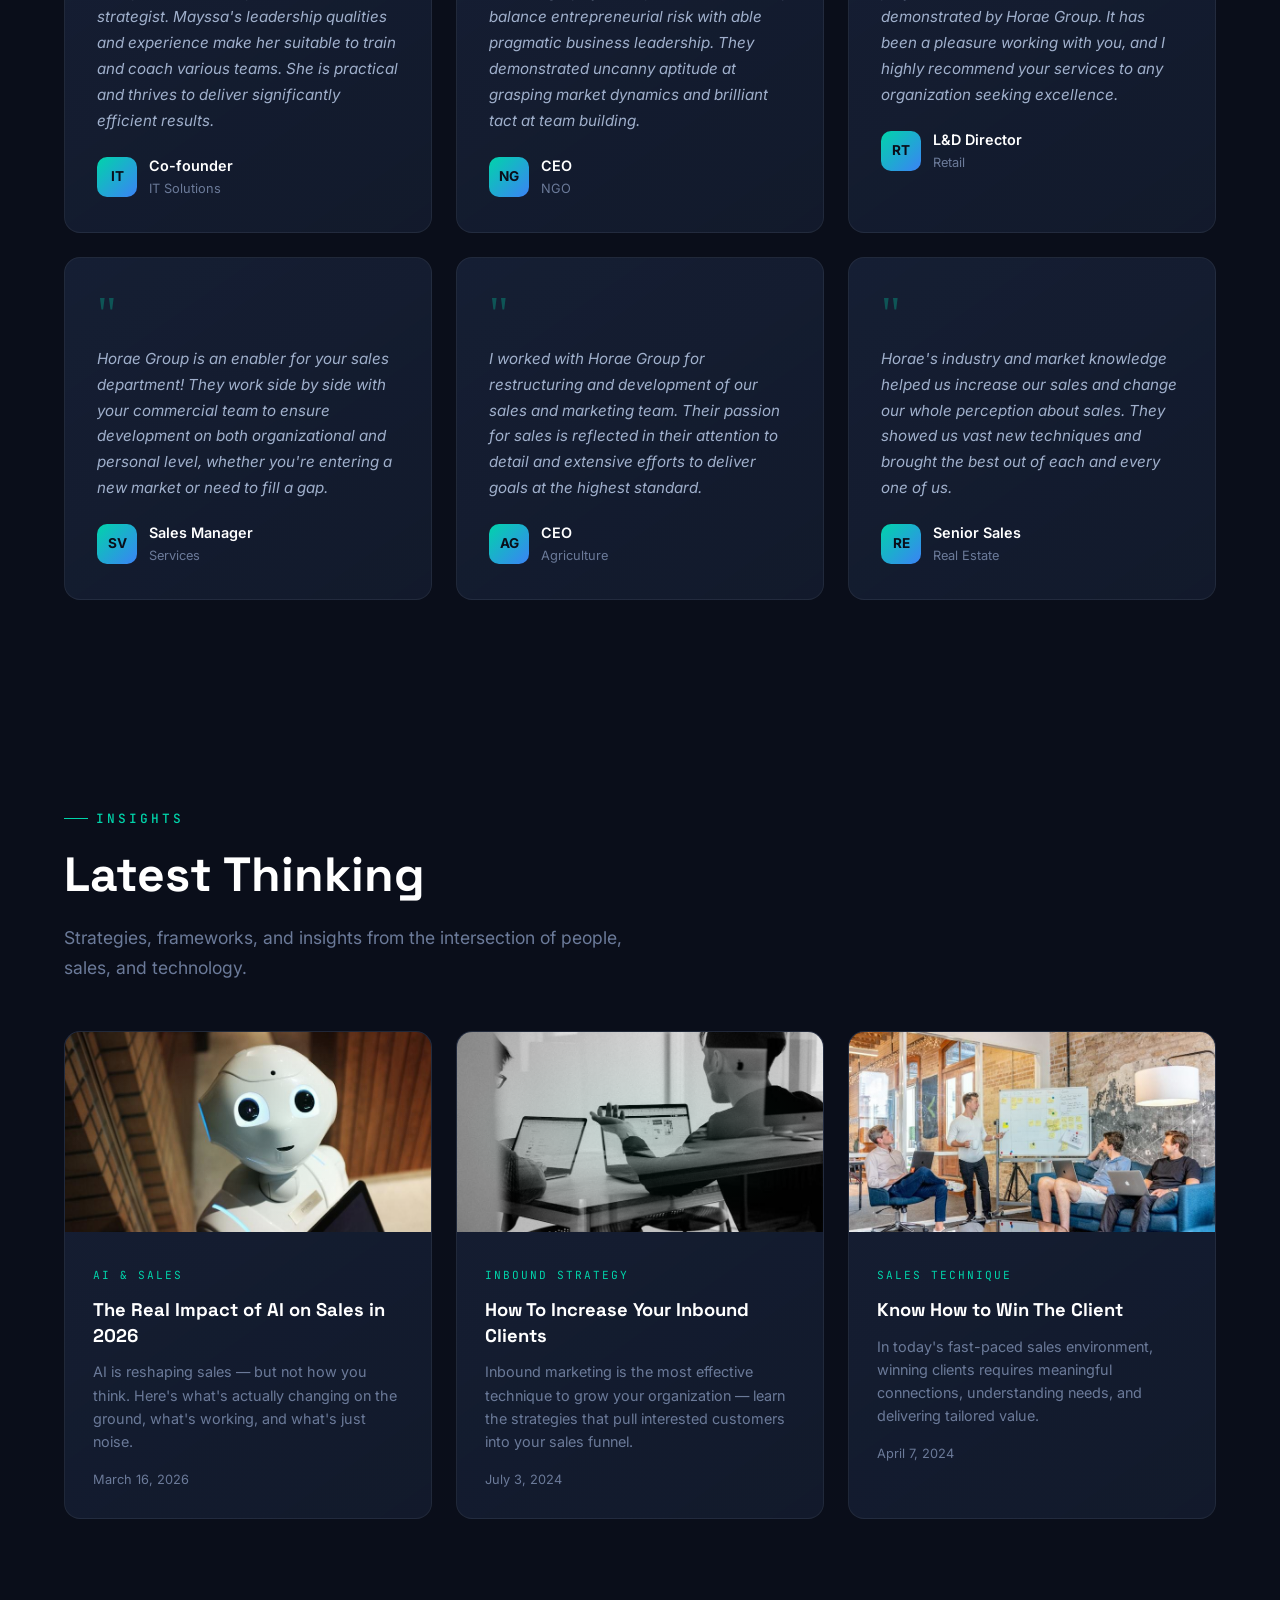
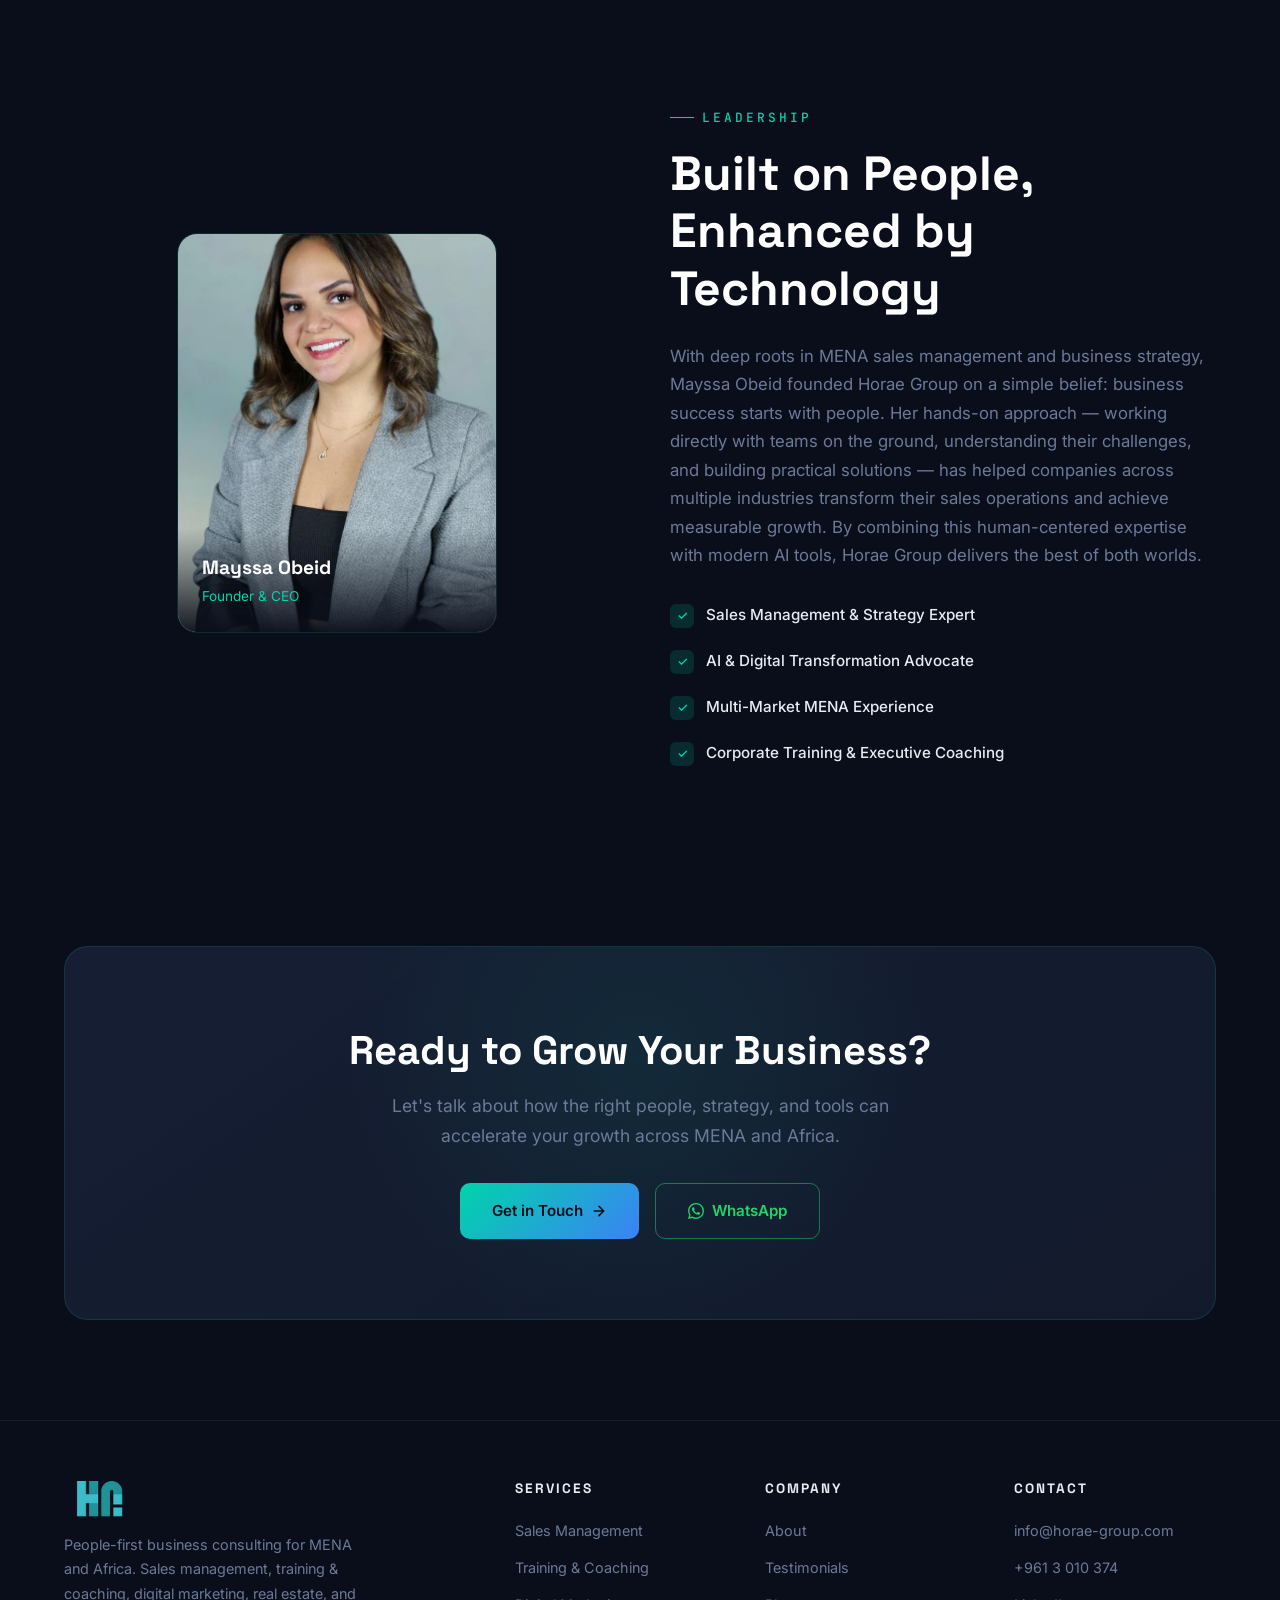
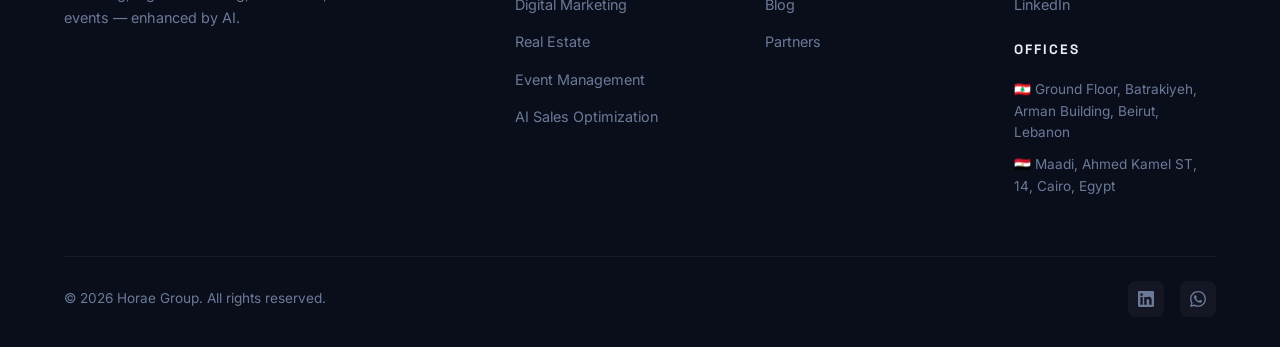
==== commit 858b9057: "Use original HG logo (PNG) instead of SVG recreation - Using the original Horae Group HG mark with p" ====
--- a/index.html
+++ b/index.html
@@ -36,7 +36,7 @@
     "@type": "Organization",
     "name": "Horae Group",
     "url": "https://horae-group.com",
-    "logo": "https://horae-group.com/images/logo.svg",
+    "logo": "https://horae-group.com/images/logo.png",
     "description": "MENA & Africa-based people-first consulting firm specializing in sales management, training & coaching, digital marketing, and real estate — enhanced by AI and data-driven strategies.",
     "foundingDate": "2019",
     "areaServed": {
@@ -105,7 +105,7 @@
   <link rel="stylesheet" href="css/style.css">
 
   <!-- Favicon -->
-  <link rel="icon" type="image/svg+xml" href="images/favicon.svg">
+  <link rel="icon" type="image/png" href="images/favicon.png">
 </head>
 <body>
 
@@ -113,7 +113,7 @@
   <nav class="nav" role="navigation" aria-label="Main navigation">
     <div class="container">
       <a href="/" class="nav-logo">
-        <img src="images/logo.svg" alt="Horae Group" style="height:50px;">
+        <img src="images/logo-nav.png" alt="Horae Group" style="height:50px;">
         <span style="font-size:0.65rem;color:var(--accent);font-family:var(--font-mono);letter-spacing:2px;text-transform:uppercase;">People First. AI-Enhanced.</span>
       </a>
       <ul class="nav-links">
@@ -573,7 +573,7 @@
       <div class="footer-grid">
         <div class="footer-brand">
           <div class="nav-logo">
-            <img src="images/logo.svg" alt="Horae Group" style="height:36px;">
+            <img src="images/logo-nav.png" alt="Horae Group" style="height:36px;">
           </div>
           <p>People-first business consulting for MENA and Africa. Sales management, training & coaching, digital marketing, real estate, and events — enhanced by AI.</p>
         </div>
--- a/css/style.css
+++ b/css/style.css
@@ -1008,21 +1008,6 @@
 
 .service-card.expanded .expand-btn svg {
   transform: rotate(180deg);
-}
-
-/* --- Service card image --- */
-.service-card-img {
-  width: 100%;
-  height: 180px;
-  object-fit: cover;
-  border-radius: 12px;
-  margin-bottom: 20px;
-  opacity: 0.85;
-  transition: opacity 0.3s;
-}
-
-.service-card:hover .service-card-img {
-  opacity: 1;
 }
 
 /* --- Blog card images --- */
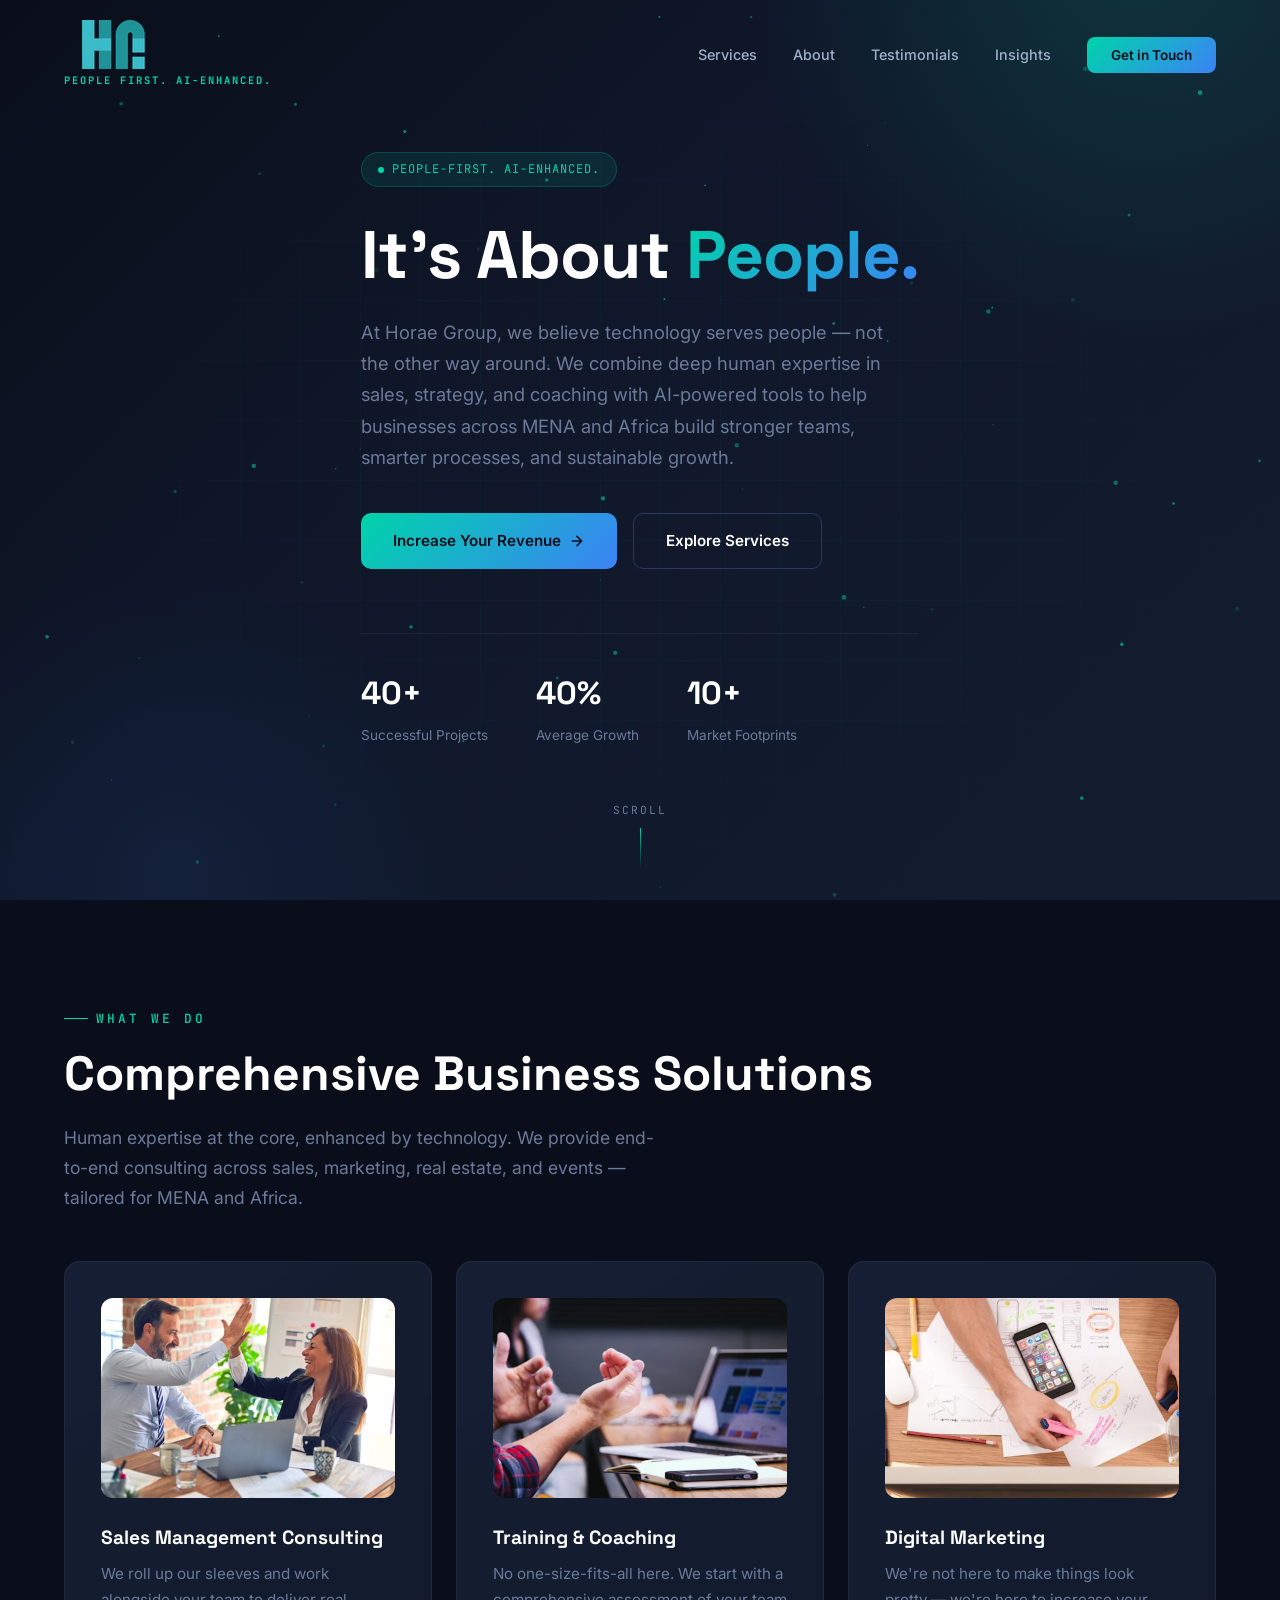
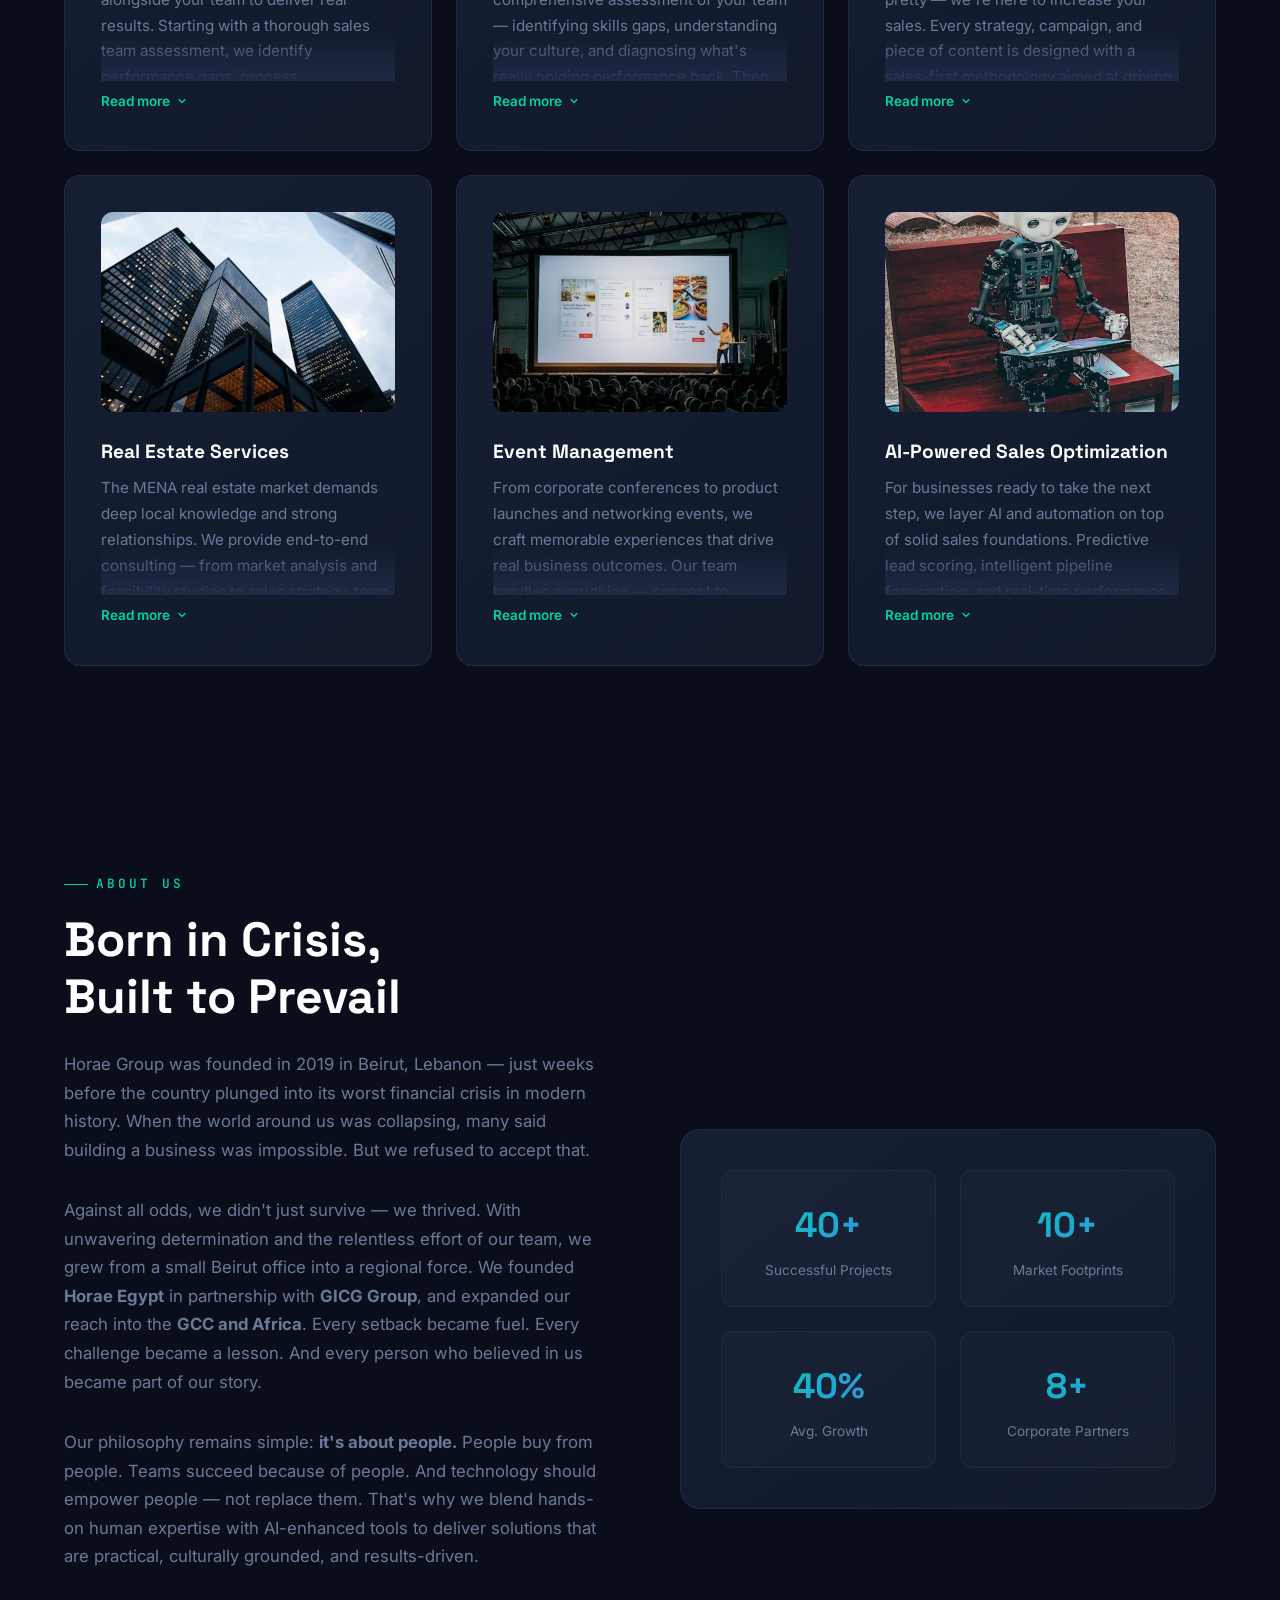
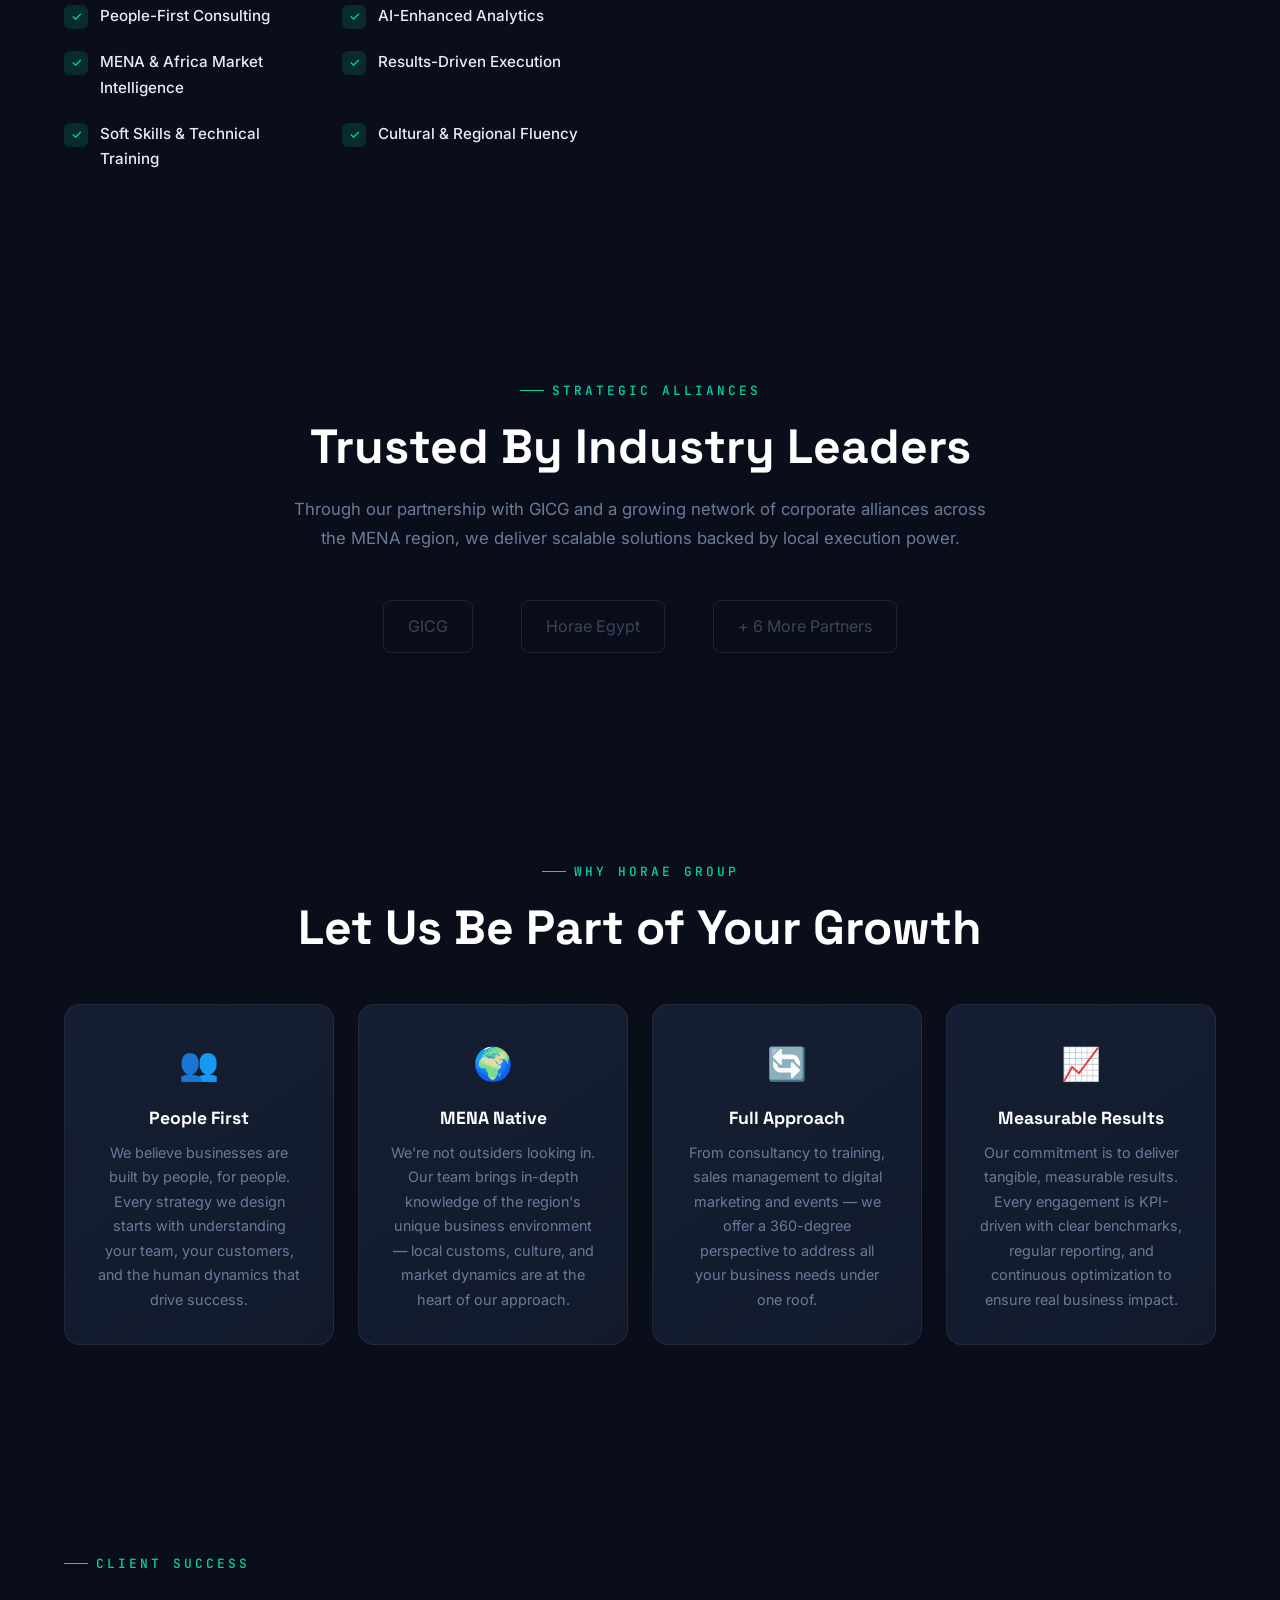
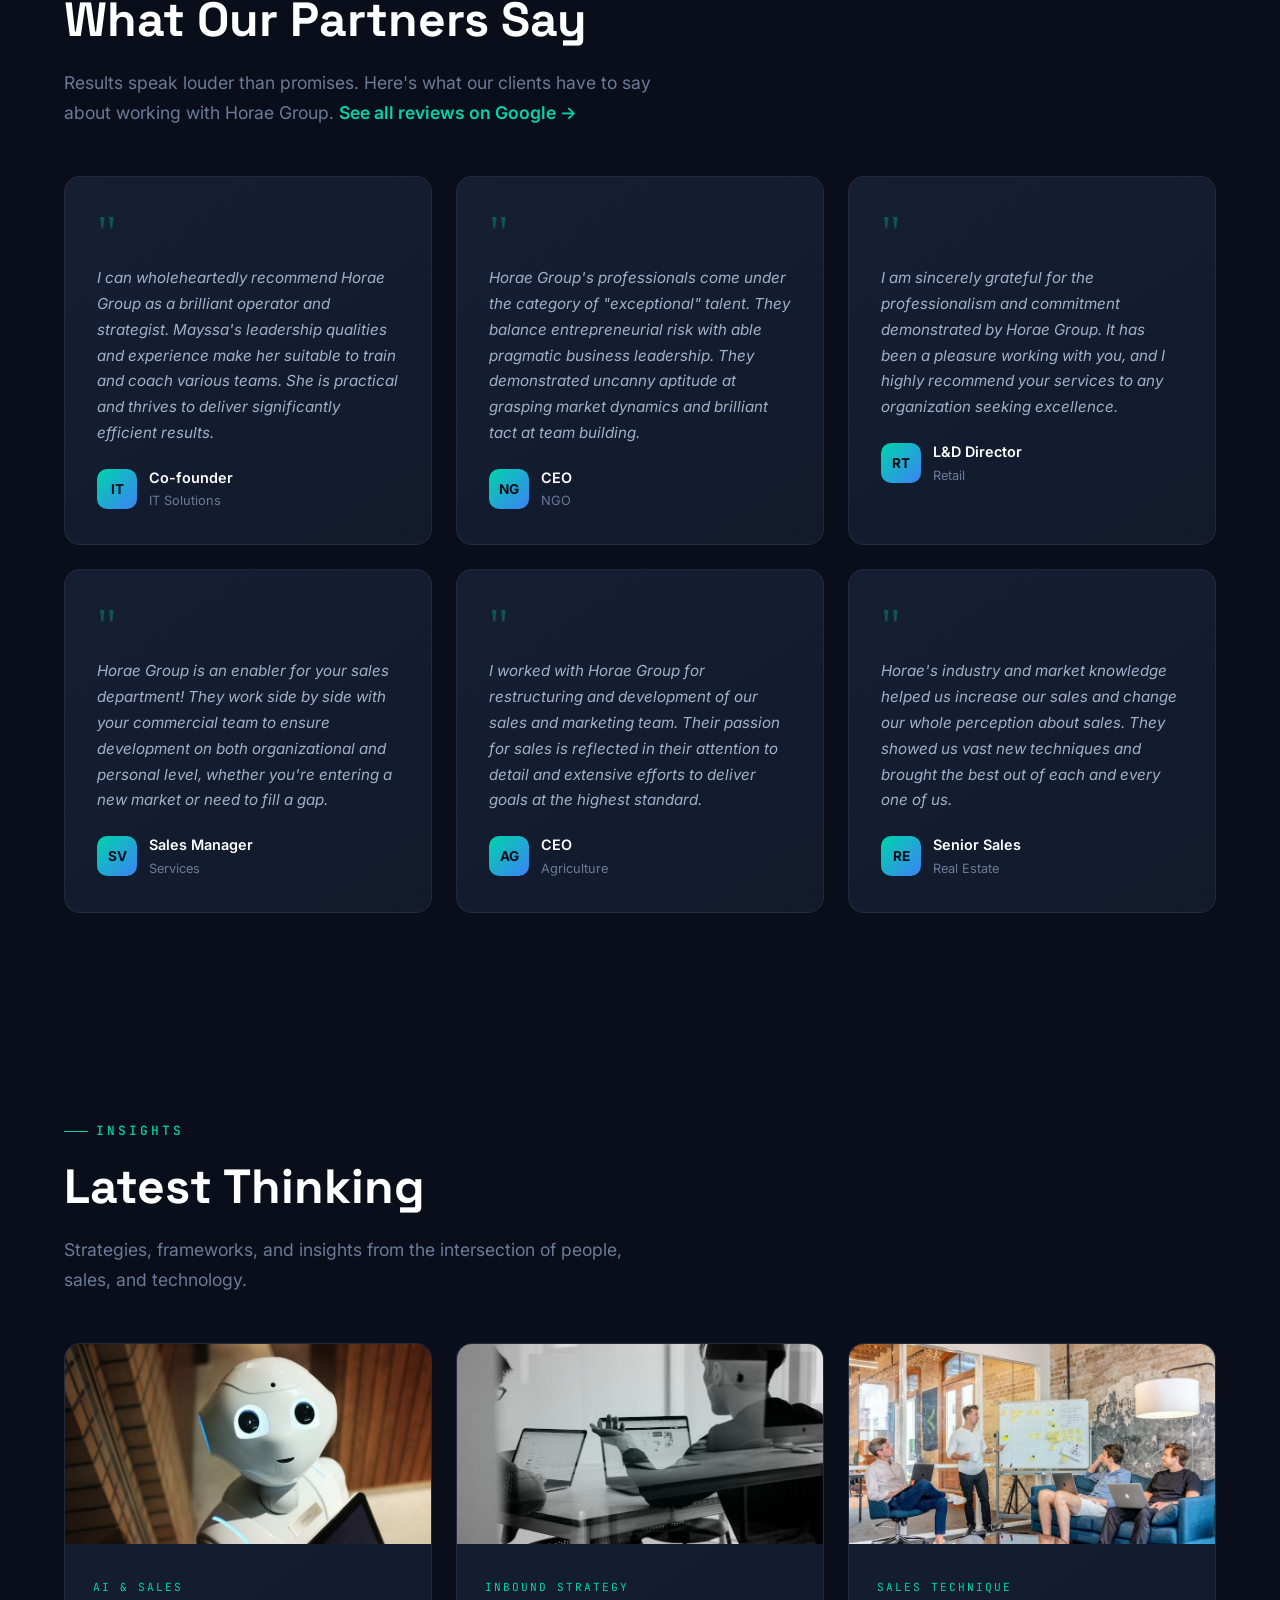
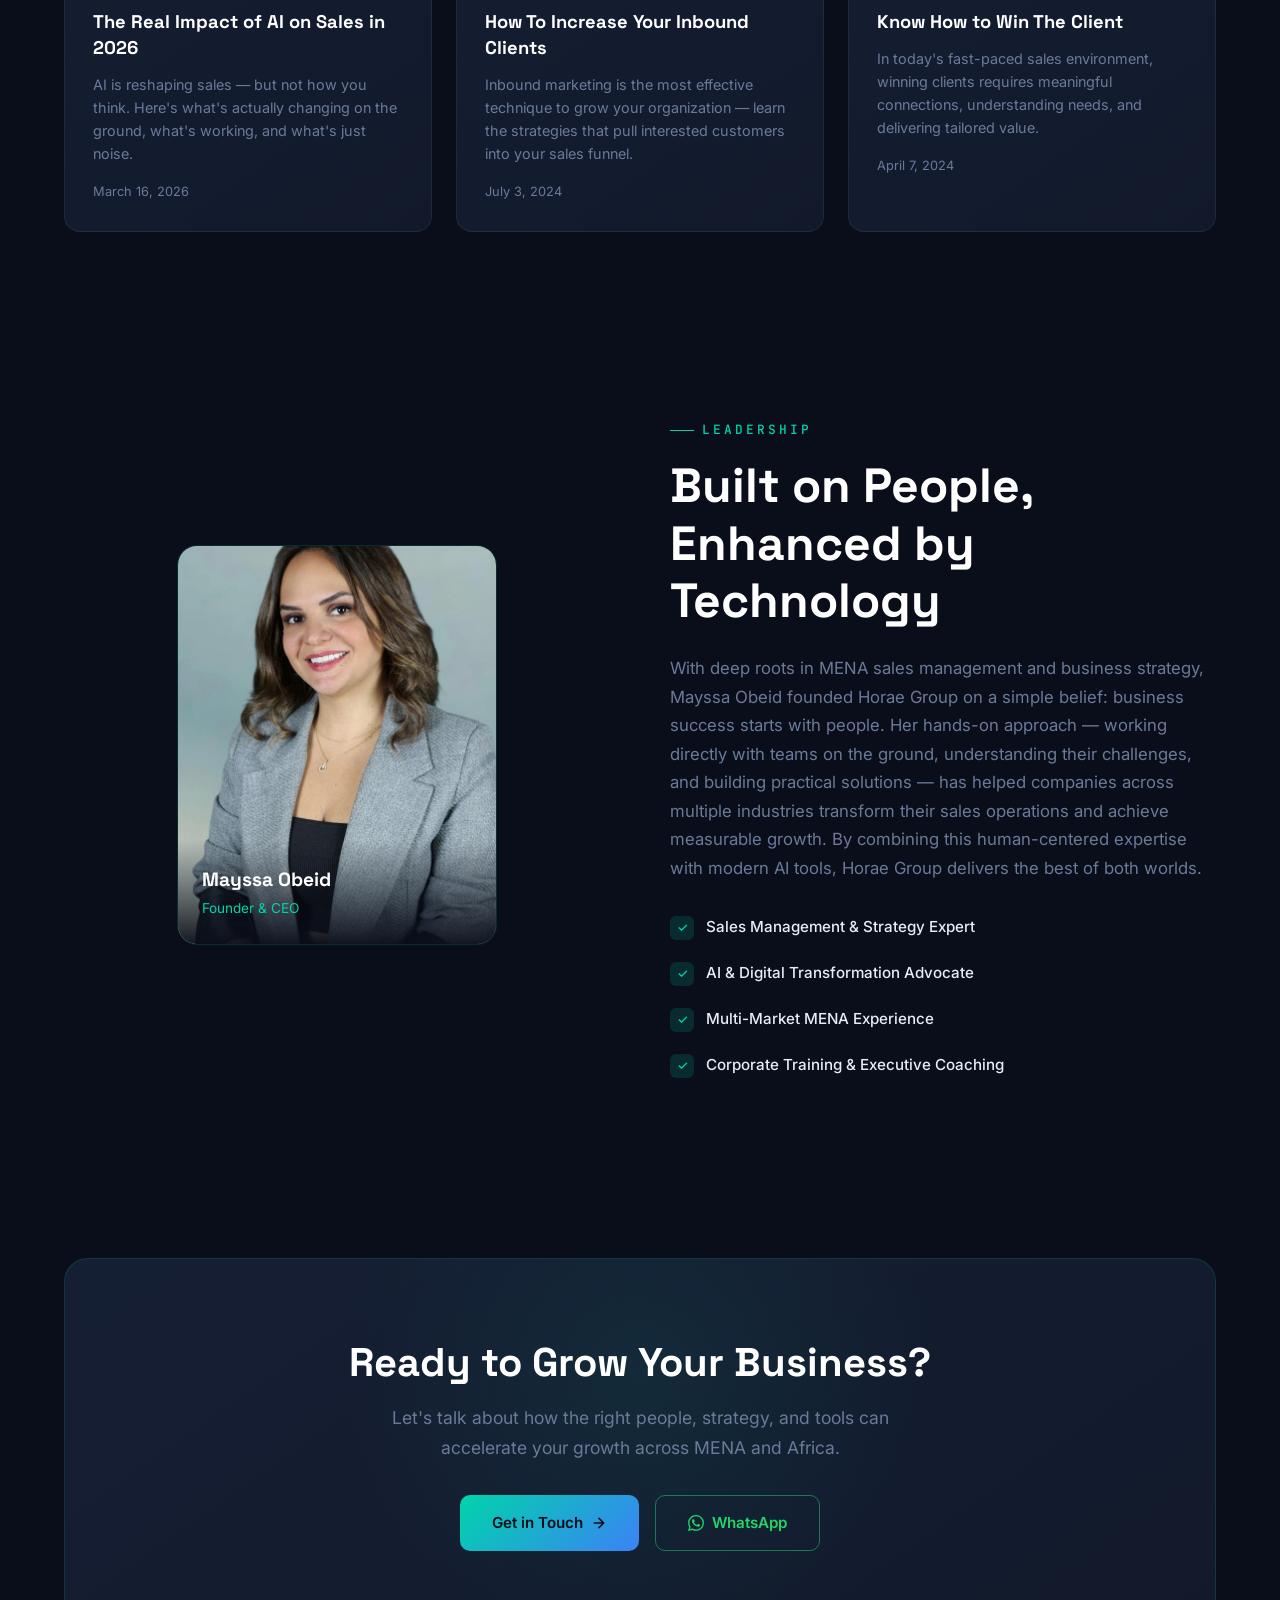
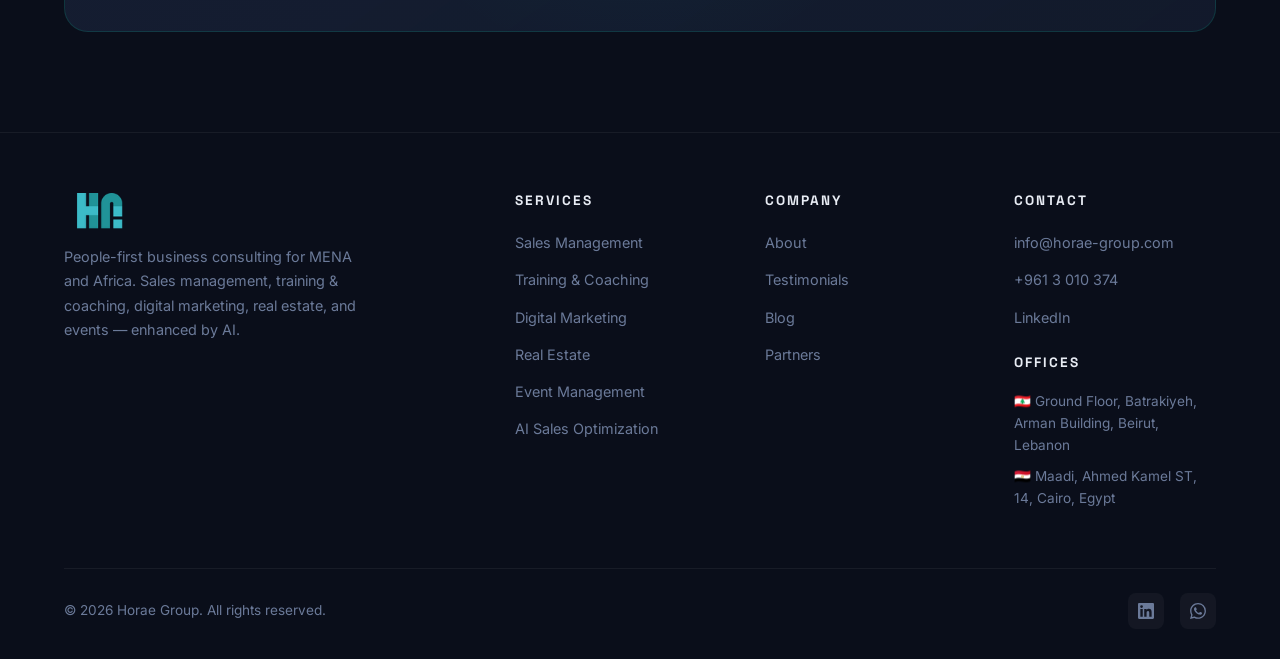
==== commit 389da7e5: "Replace emoji service icons with professional images (fixed 200px height) - Sales: team collaboratio" ====
--- a/index.html
+++ b/index.html
@@ -185,7 +185,7 @@
       <div class="services-grid">
 
         <div class="service-card fade-in">
-          <div class="service-icon">📊</div>
+          <img src="images/svc-sales.jpg" alt="Sales Management Consulting" class="service-card-img">
           <h3>Sales Management Consulting</h3>
           <div class="service-text">
             <p>We roll up our sleeves and work alongside your team to deliver real results. Starting with a thorough sales team assessment, we identify performance gaps, process inefficiencies, and missed opportunities — then restructure your entire operation for growth.</p>
@@ -197,7 +197,7 @@
         </div>
 
         <div class="service-card fade-in">
-          <div class="service-icon">🎓</div>
+          <img src="images/svc-training.jpg" alt="Training and Coaching" class="service-card-img">
           <h3>Training & Coaching</h3>
           <div class="service-text">
             <p>No one-size-fits-all here. We start with a comprehensive assessment of your team — identifying skills gaps, understanding your culture, and diagnosing what's really holding performance back. Then we design a customized solution that fits your people.</p>
@@ -209,7 +209,7 @@
         </div>
 
         <div class="service-card fade-in">
-          <div class="service-icon">🎯</div>
+          <img src="images/svc-marketing.jpg" alt="Digital Marketing" class="service-card-img">
           <h3>Digital Marketing</h3>
           <div class="service-text">
             <p>We're not here to make things look pretty — we're here to increase your sales. Every strategy, campaign, and piece of content is designed with a sales-first methodology aimed at driving revenue.</p>
@@ -221,7 +221,7 @@
         </div>
 
         <div class="service-card fade-in">
-          <div class="service-icon">🏗️</div>
+          <img src="images/svc-realestate.jpg" alt="Real Estate Services" class="service-card-img">
           <h3>Real Estate Services</h3>
           <div class="service-text">
             <p>The MENA real estate market demands deep local knowledge and strong relationships. We provide end-to-end consulting — from market analysis and feasibility studies to sales strategy, team training, and project launch execution.</p>
@@ -233,7 +233,7 @@
         </div>
 
         <div class="service-card fade-in">
-          <div class="service-icon">🎪</div>
+          <img src="images/svc-events.jpg" alt="Event Management" class="service-card-img">
           <h3>Event Management</h3>
           <div class="service-text">
             <p>From corporate conferences to product launches and networking events, we craft memorable experiences that drive real business outcomes. Our team handles everything — concept to execution.</p>
@@ -245,7 +245,7 @@
         </div>
 
         <div class="service-card fade-in">
-          <div class="service-icon">🤖</div>
+          <img src="images/svc-ai.jpg" alt="AI-Powered Sales Optimization" class="service-card-img">
           <h3>AI-Powered Sales Optimization</h3>
           <div class="service-text">
             <p>For businesses ready to take the next step, we layer AI and automation on top of solid sales foundations. Predictive lead scoring, intelligent pipeline forecasting, and real-time performance dashboards.</p>
--- a/css/style.css
+++ b/css/style.css
@@ -955,6 +955,15 @@
 }
 
 /* --- Animations --- */
+
+/* --- Service card image --- */
+.service-card-img {
+  width: 100%;
+  height: 200px;
+  object-fit: cover;
+  border-radius: 12px;
+  margin-bottom: 20px;
+}
 
 /* --- Service card expand --- */
 .service-card .service-text {
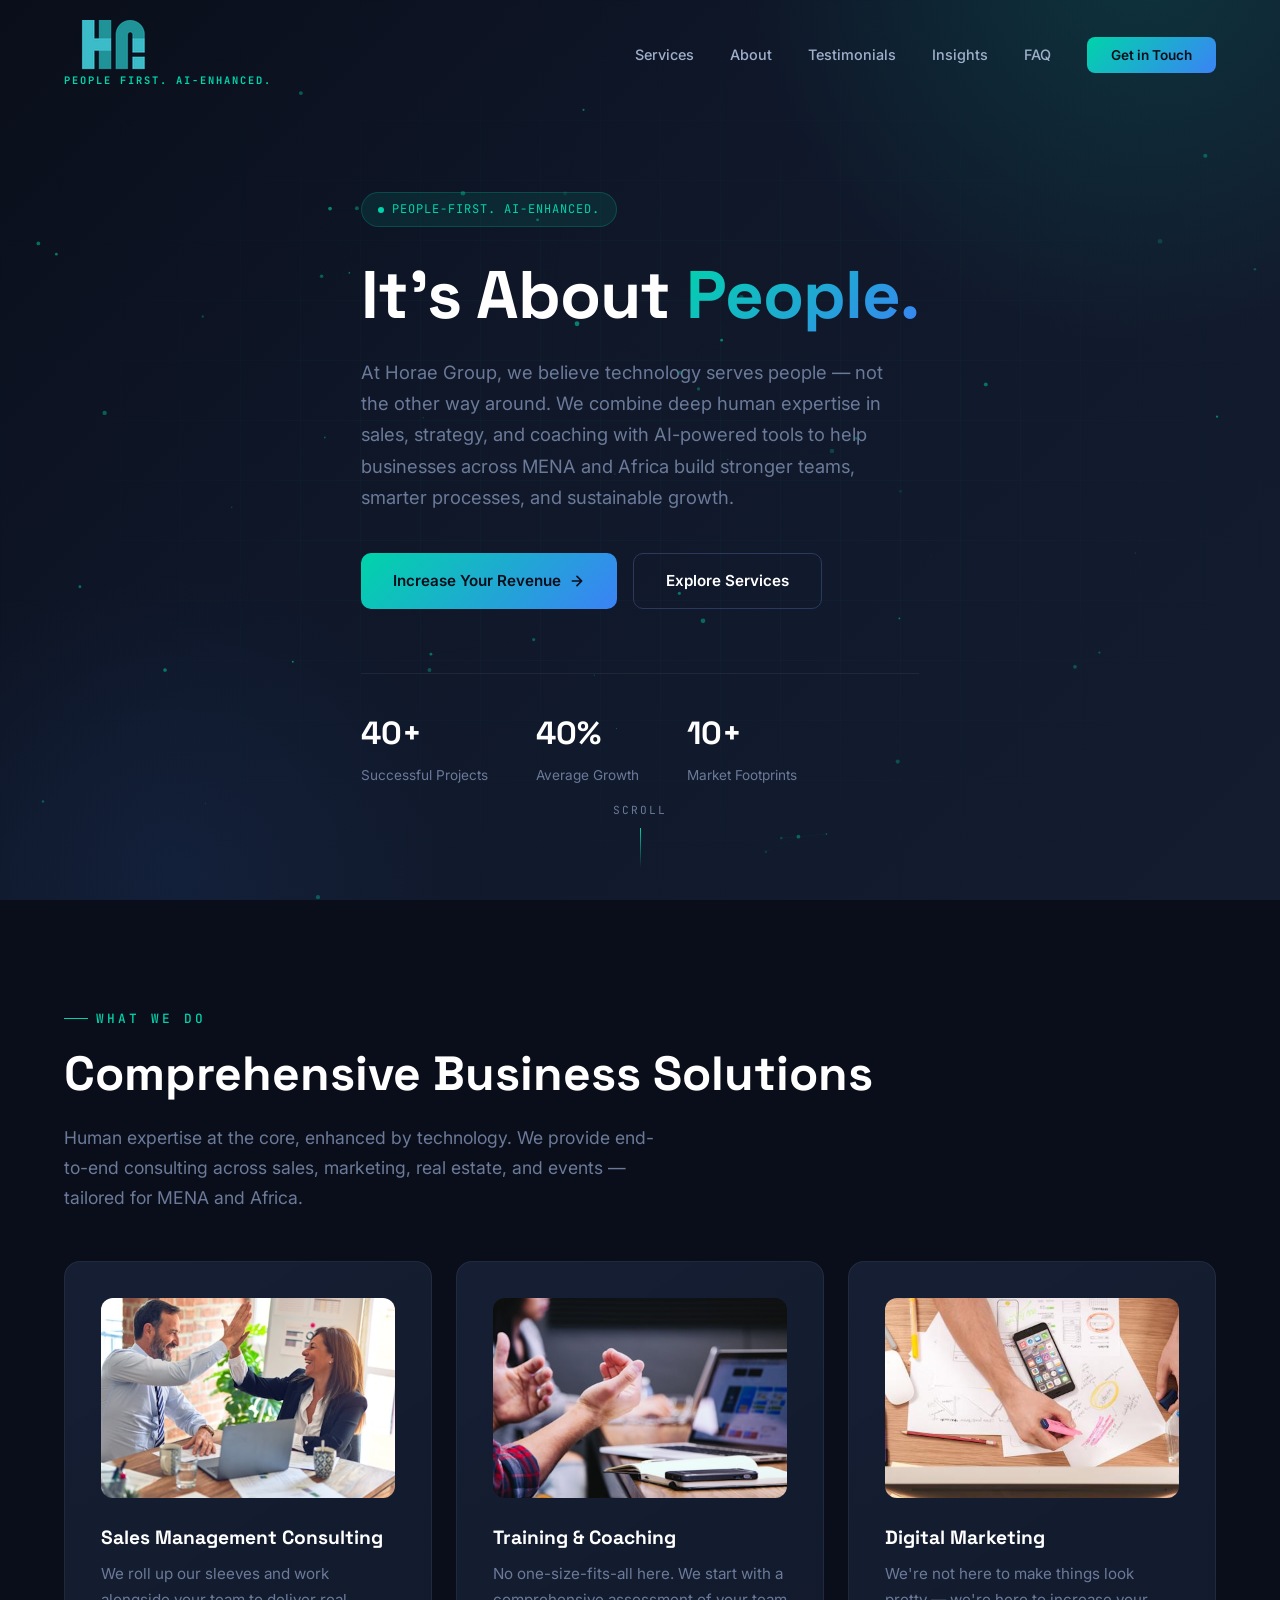
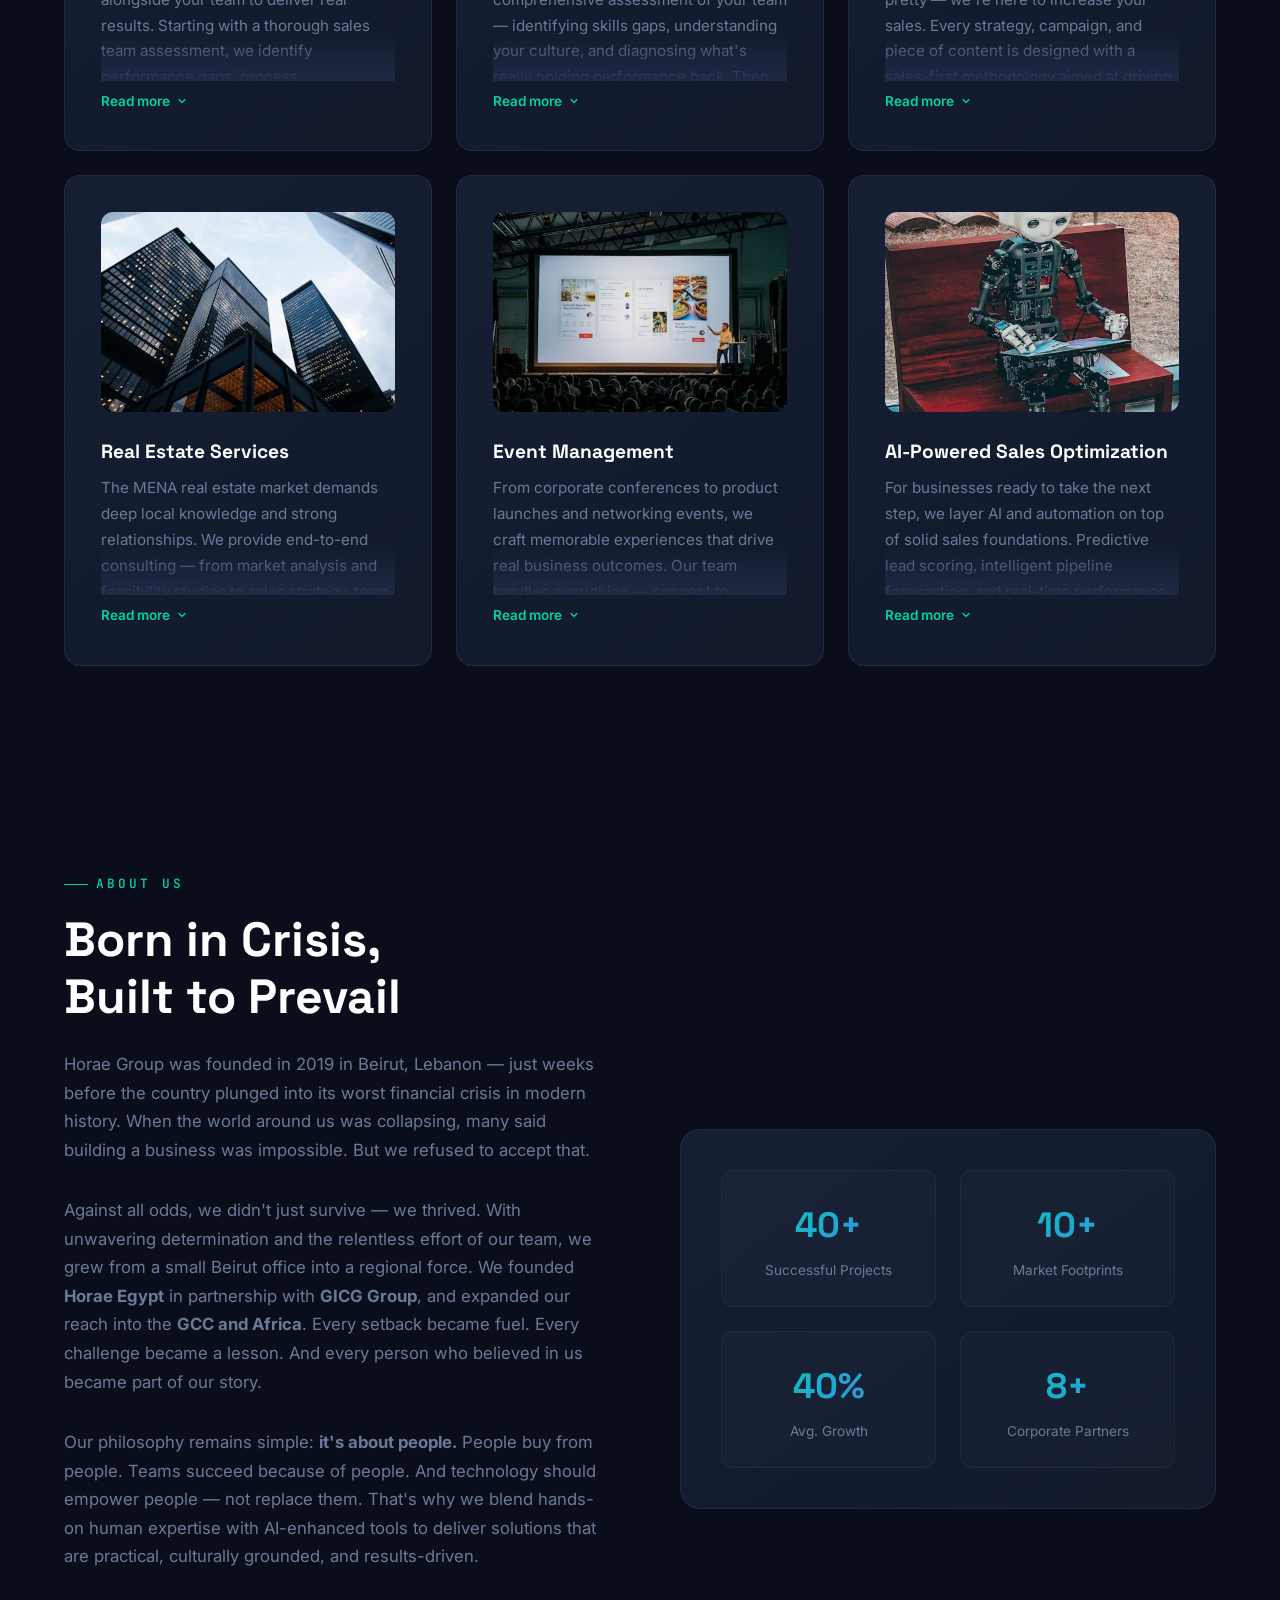
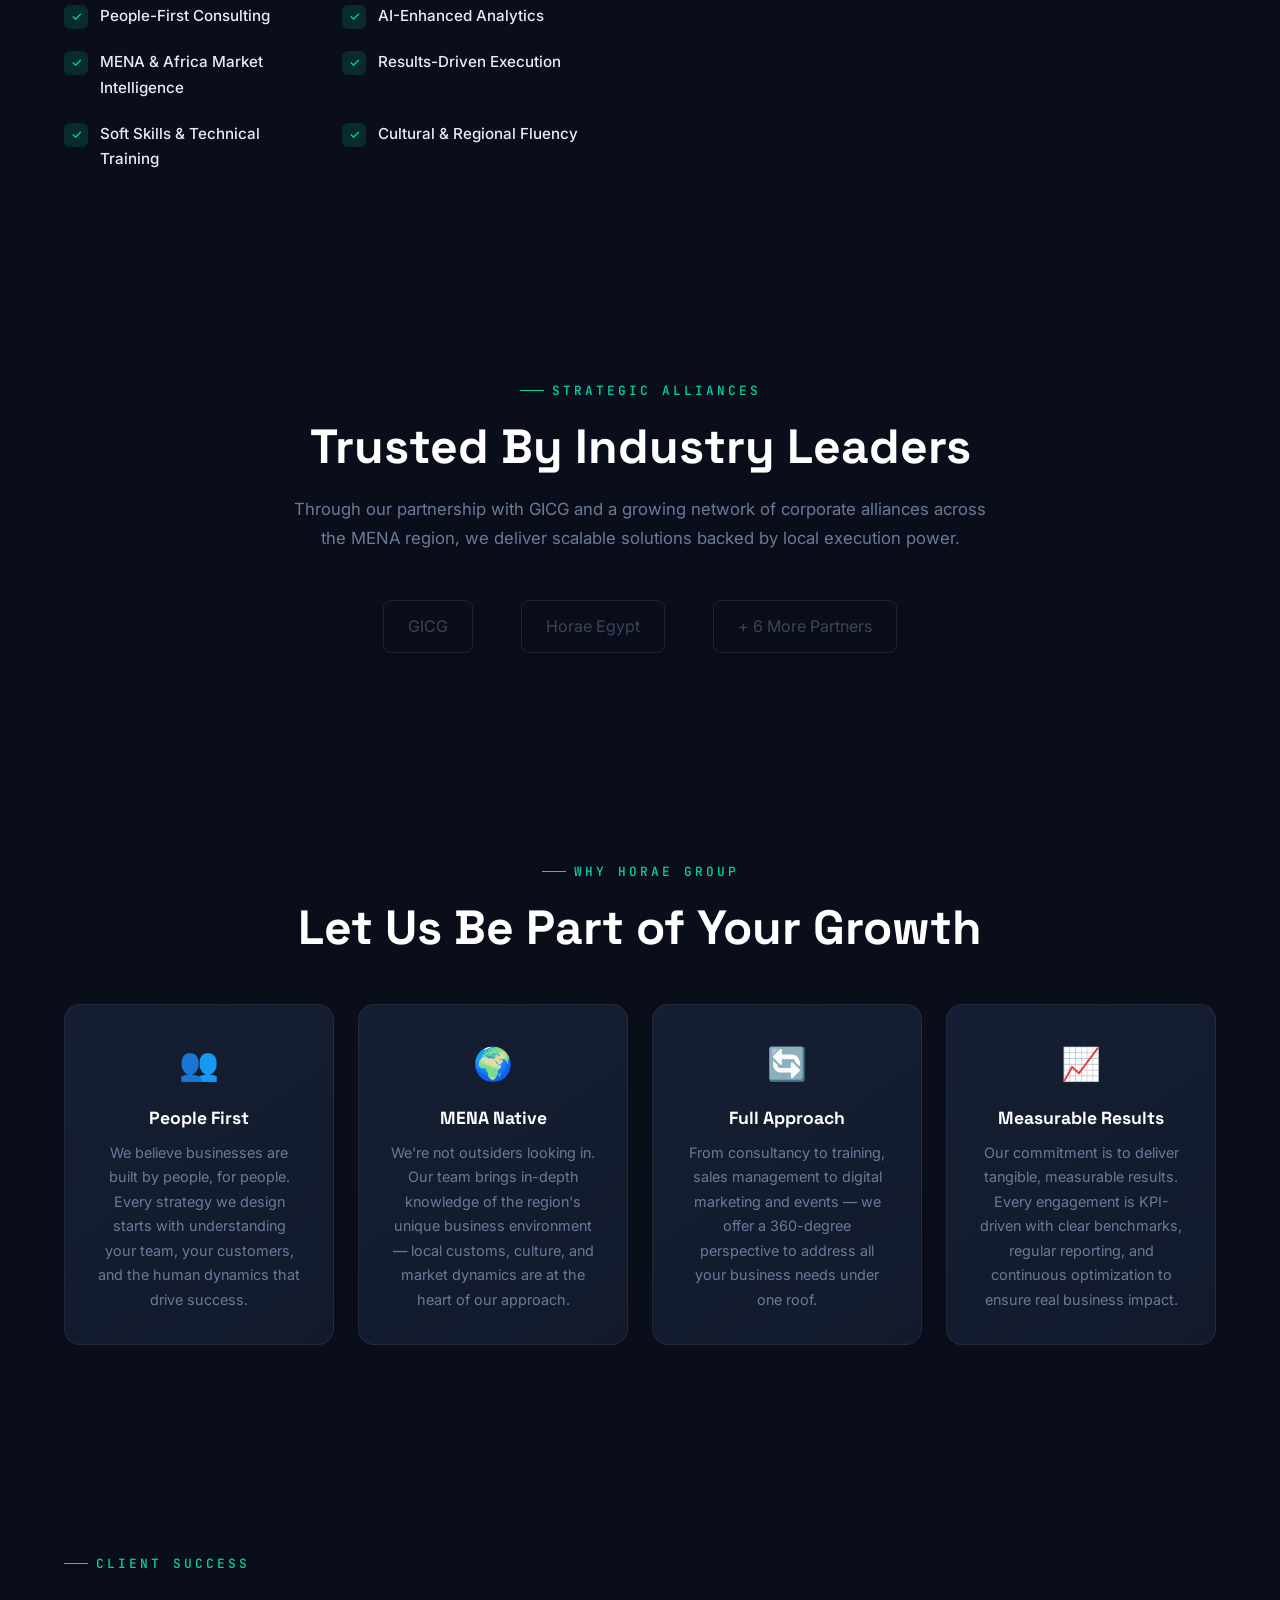
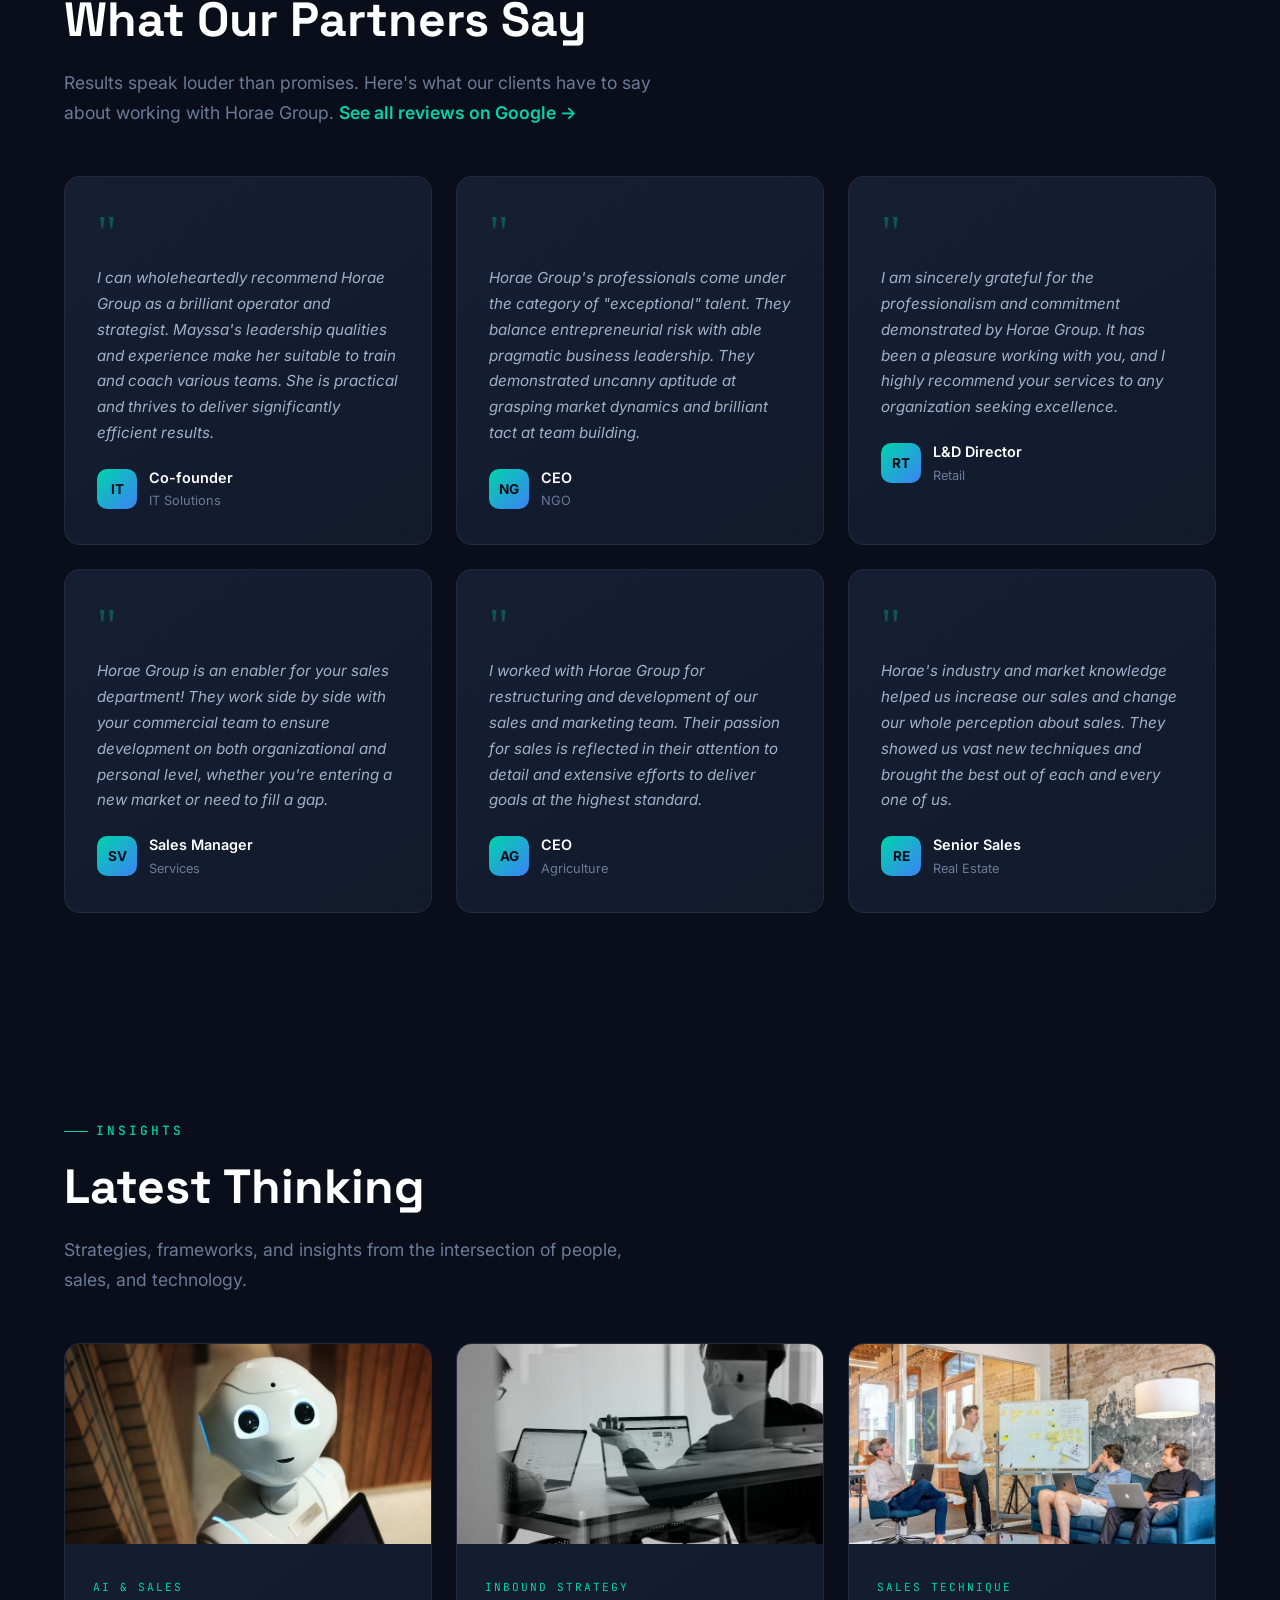
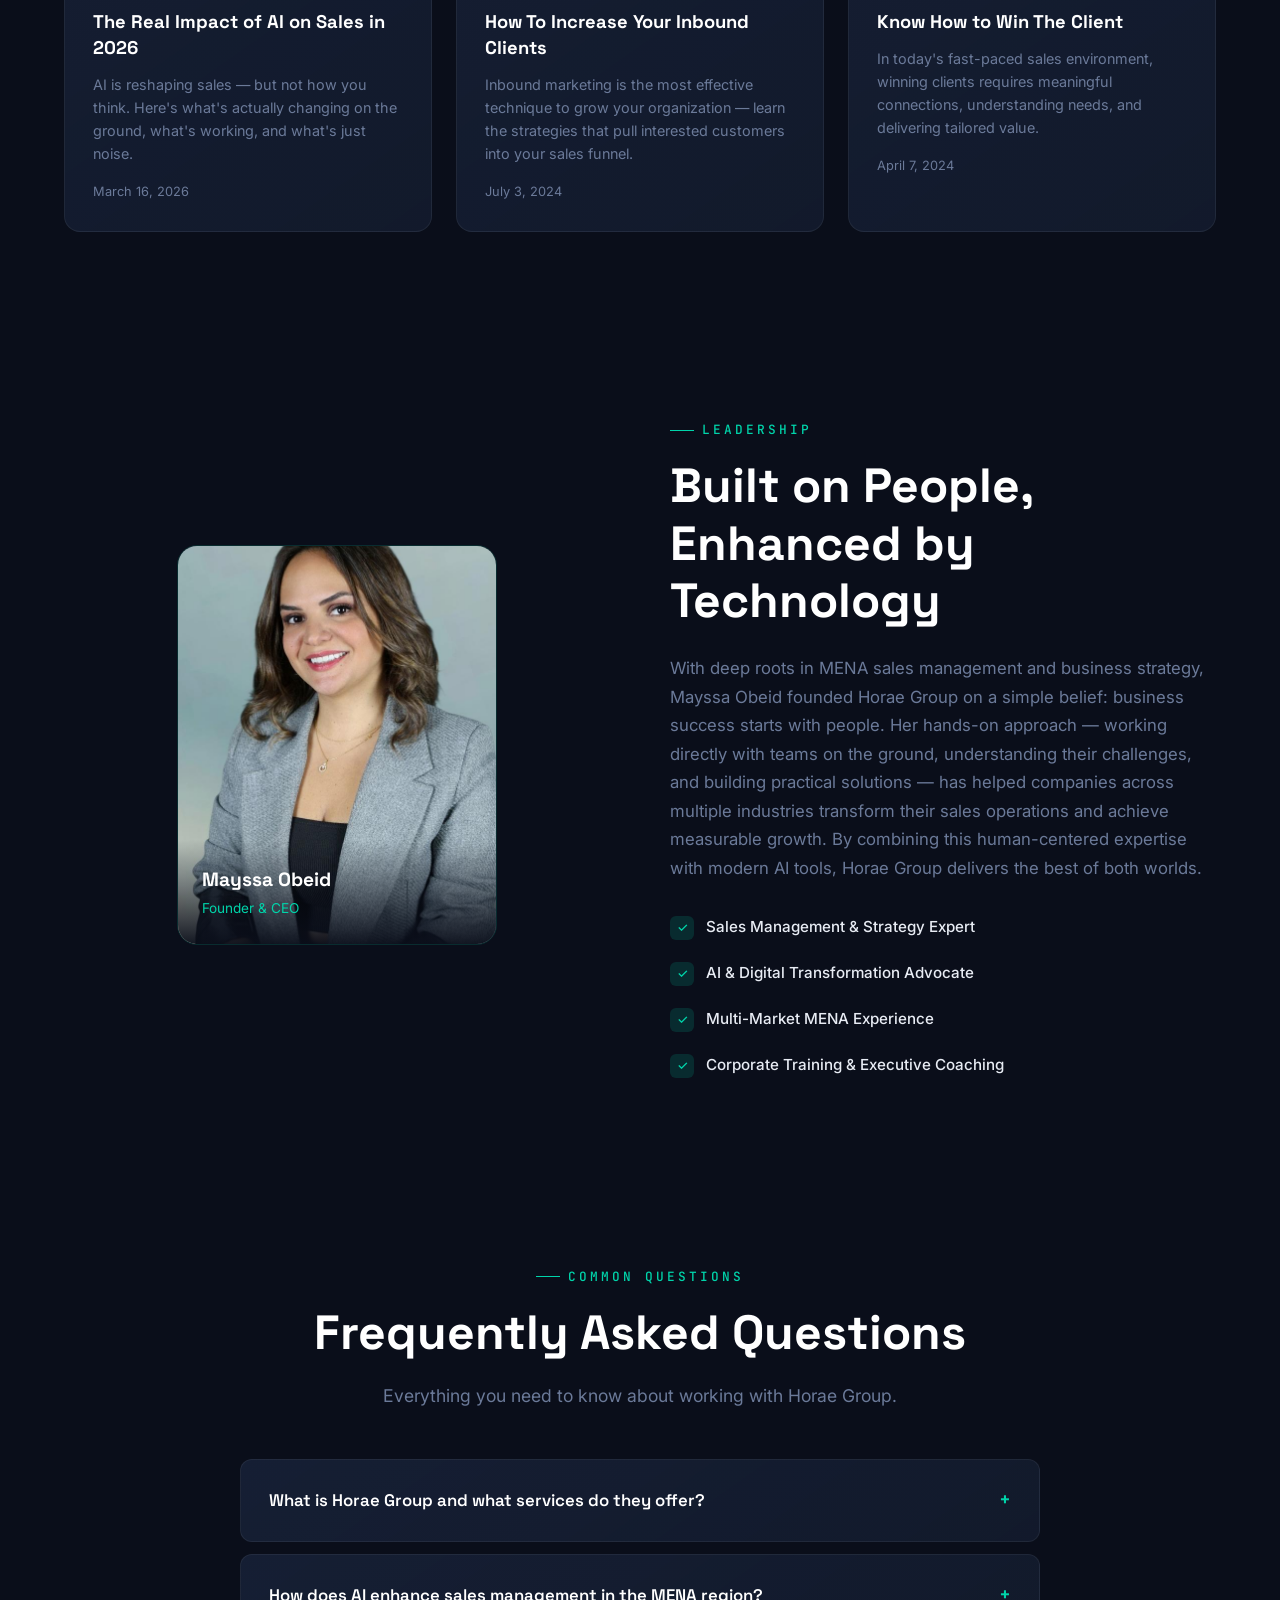
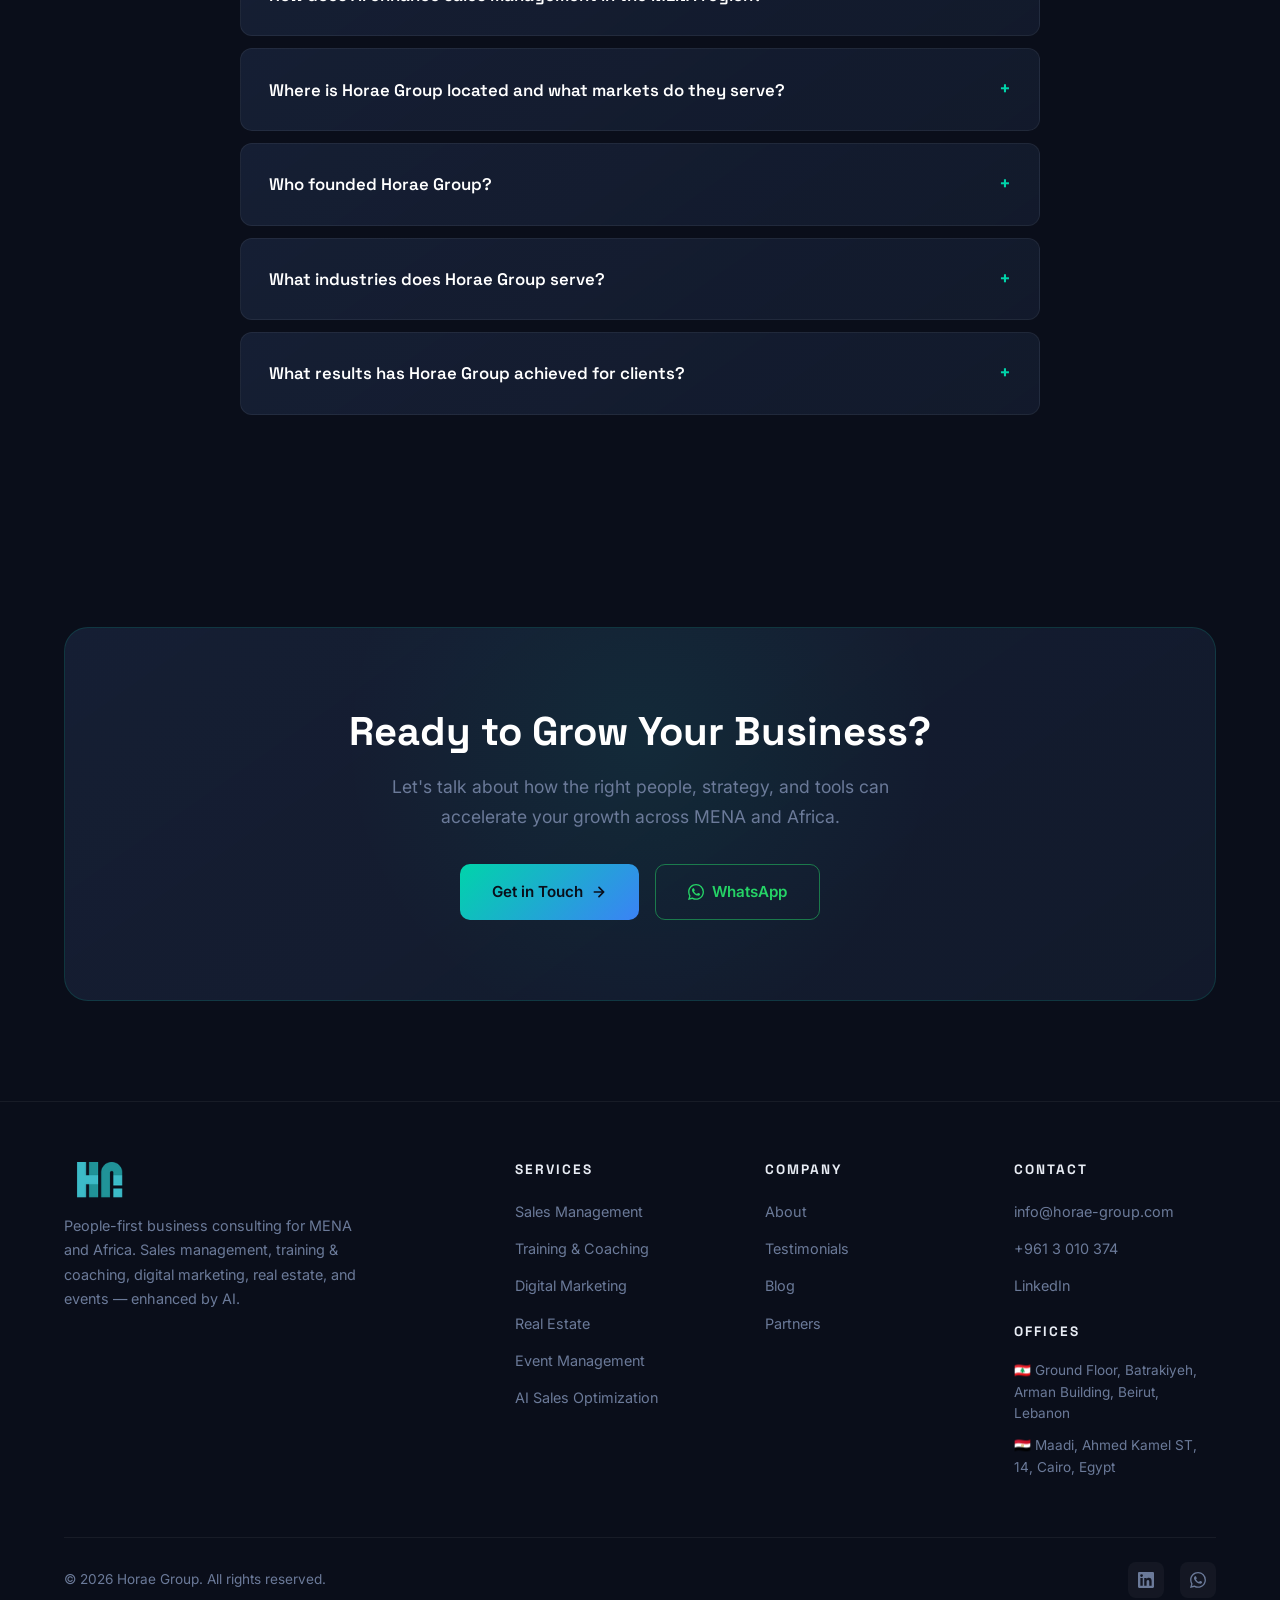
==== commit 151fa8c0: "SEO & AI search optimization: schema markup, FAQ, llms.txt, robots.txt, answer-first content - Enhan" ====
--- a/index.html
+++ b/index.html
@@ -11,6 +11,10 @@
   <meta name="author" content="Horae Group">
   <meta name="robots" content="index, follow">
   <link rel="canonical" href="https://horae-group.com/">
+
+  <!-- Language & AI Discovery -->
+  <link rel="alternate" hreflang="en" href="https://horae-group.com/">
+  <link rel="alternate" hreflang="x-default" href="https://horae-group.com/">
 
   <!-- Open Graph -->
   <meta property="og:type" content="website">
@@ -29,29 +33,71 @@
   <meta name="twitter:description" content="People-first sales consulting, training, and digital marketing for MENA & Africa — enhanced by AI.">
   <meta name="twitter:image" content="https://horae-group.com/images/og-image.png">
 
-  <!-- Structured Data -->
+  <!-- Structured Data: Organization -->
   <script type="application/ld+json">
   {
     "@context": "https://schema.org",
-    "@type": "Organization",
+    "@type": "ProfessionalService",
     "name": "Horae Group",
+    "alternateName": "Horae Consulting Group",
     "url": "https://horae-group.com",
     "logo": "https://horae-group.com/images/logo.png",
-    "description": "MENA & Africa-based people-first consulting firm specializing in sales management, training & coaching, digital marketing, and real estate — enhanced by AI and data-driven strategies.",
+    "image": "https://horae-group.com/images/og-image.png",
+    "description": "Horae Group is a people-first sales consulting firm for MENA & Africa, combining deep human expertise with AI-powered tools to help businesses build stronger teams, smarter processes, and sustainable growth. Founded in Beirut in 2019, Horae Group has delivered 40+ successful projects across 10+ markets with an average client growth of 40%.",
     "foundingDate": "2019",
-    "areaServed": {
-      "@type": "Place",
-      "name": "Middle East, North Africa, and Africa"
+    "founder": {
+      "@type": "Person",
+      "name": "Mayssa Obeid",
+      "jobTitle": "Founder & CEO",
+      "description": "Sales management and business strategy expert with deep roots in MENA markets. Corporate training and executive coaching specialist. AI and digital transformation advocate.",
+      "sameAs": "https://www.linkedin.com/company/28443111"
     },
+    "numberOfEmployees": {
+      "@type": "QuantitativeValue",
+      "minValue": 10,
+      "maxValue": 50
+    },
+    "areaServed": [
+      {"@type": "Place", "name": "Middle East"},
+      {"@type": "Place", "name": "North Africa"},
+      {"@type": "Place", "name": "Africa"},
+      {"@type": "Country", "name": "Lebanon"},
+      {"@type": "Country", "name": "Egypt"},
+      {"@type": "Country", "name": "Saudi Arabia"},
+      {"@type": "Country", "name": "United Arab Emirates"},
+      {"@type": "Country", "name": "Qatar"},
+      {"@type": "Country", "name": "Kuwait"},
+      {"@type": "Country", "name": "Bahrain"},
+      {"@type": "Country", "name": "Oman"}
+    ],
+    "knowsAbout": [
+      "Sales Management Consulting",
+      "AI-Powered Sales Optimization",
+      "Sales Training and Coaching",
+      "Digital Marketing Strategy",
+      "Real Estate Consulting MENA",
+      "Event Management",
+      "Customer Journey Optimization",
+      "CRM Implementation",
+      "Lead Scoring",
+      "Pipeline Forecasting",
+      "Sales Process Redesign"
+    ],
+    "slogan": "People-First. AI-Enhanced.",
     "sameAs": [
-      "https://www.linkedin.com/company/28443111"
+      "https://www.linkedin.com/company/28443111",
+      "https://www.google.com/maps/place/Horae+Group/@33.8927126,35.4937985,17z"
     ],
-    "contactPoint": {
-      "@type": "ContactPoint",
-      "email": "info@horae-group.com",
-      "telephone": "+9613010374",
-      "contactType": "sales"
-    },
+    "contactPoint": [
+      {
+        "@type": "ContactPoint",
+        "email": "info@horae-group.com",
+        "telephone": "+961-3-010-374",
+        "contactType": "sales",
+        "areaServed": ["MENA", "Africa"],
+        "availableLanguage": ["English", "Arabic", "French"]
+      }
+    ],
     "address": [
       {
         "@type": "PostalAddress",
@@ -74,25 +120,161 @@
           "@type": "Offer",
           "itemOffered": {
             "@type": "Service",
-            "name": "AI-Powered Sales Optimization"
+            "name": "Sales Management Consulting",
+            "description": "End-to-end sales operations restructuring including sales team assessment, process redesign, KPI setting, CRM implementation, and customer journey optimization. Clients see 40-60% reduction in wasted outreach.",
+            "serviceType": "Business Consulting",
+            "areaServed": "MENA and Africa",
+            "provider": {"@type": "Organization", "name": "Horae Group"}
           }
         },
         {
           "@type": "Offer",
           "itemOffered": {
             "@type": "Service",
-            "name": "Digital Transformation Consulting"
+            "name": "Training & Coaching",
+            "description": "Customized corporate training programs covering communication, negotiation, objection handling, CRM proficiency, and AI tool adoption. Includes roleplay, live coaching, field shadowing, and executive coaching.",
+            "serviceType": "Corporate Training",
+            "areaServed": "MENA and Africa",
+            "provider": {"@type": "Organization", "name": "Horae Group"}
           }
         },
         {
           "@type": "Offer",
           "itemOffered": {
             "@type": "Service",
-            "name": "Data-Driven Marketing"
+            "name": "Digital Marketing",
+            "description": "Sales-first digital marketing strategy covering SEO, social media, content creation, paid advertising, and email marketing with AI-enhanced analytics for ROI optimization.",
+            "serviceType": "Digital Marketing",
+            "areaServed": "MENA and Africa",
+            "provider": {"@type": "Organization", "name": "Horae Group"}
+          }
+        },
+        {
+          "@type": "Offer",
+          "itemOffered": {
+            "@type": "Service",
+            "name": "Real Estate Services",
+            "description": "MENA real estate consulting from market analysis and feasibility studies to sales strategy, team training, and project launch execution with virtual tours and AI-powered lead matching.",
+            "serviceType": "Real Estate Consulting",
+            "areaServed": "MENA and Africa",
+            "provider": {"@type": "Organization", "name": "Horae Group"}
+          }
+        },
+        {
+          "@type": "Offer",
+          "itemOffered": {
+            "@type": "Service",
+            "name": "Event Management",
+            "description": "Full-service event management for corporate conferences, product launches, and networking events with digital tools for registration, engagement, and post-event analytics.",
+            "serviceType": "Event Management",
+            "areaServed": "MENA and Africa",
+            "provider": {"@type": "Organization", "name": "Horae Group"}
+          }
+        },
+        {
+          "@type": "Offer",
+          "itemOffered": {
+            "@type": "Service",
+            "name": "AI-Powered Sales Optimization",
+            "description": "Predictive lead scoring, intelligent pipeline forecasting, real-time performance dashboards, and automated follow-up sequences layered on solid sales foundations.",
+            "serviceType": "AI Sales Technology",
+            "areaServed": "MENA and Africa",
+            "provider": {"@type": "Organization", "name": "Horae Group"}
           }
         }
       ]
+    },
+    "aggregateRating": {
+      "@type": "AggregateRating",
+      "ratingValue": "5.0",
+      "reviewCount": "12",
+      "bestRating": "5"
     }
+  }
+  </script>
+
+  <!-- Structured Data: FAQ -->
+  <script type="application/ld+json">
+  {
+    "@context": "https://schema.org",
+    "@type": "FAQPage",
+    "mainEntity": [
+      {
+        "@type": "Question",
+        "name": "What is Horae Group and what services do they offer?",
+        "acceptedAnswer": {
+          "@type": "Answer",
+          "text": "Horae Group is a people-first business consulting firm serving MENA and Africa, founded in 2019 in Beirut, Lebanon. They offer six core services: Sales Management Consulting, Training & Coaching, Digital Marketing, Real Estate Services, Event Management, and AI-Powered Sales Optimization. Their approach combines deep human expertise with AI-enhanced tools for measurable business growth."
+        }
+      },
+      {
+        "@type": "Question",
+        "name": "How does AI enhance sales management in the MENA region?",
+        "acceptedAnswer": {
+          "@type": "Answer",
+          "text": "Horae Group layers AI tools on top of strong sales foundations to enhance — not replace — human teams. Key AI applications include predictive lead scoring (reducing wasted outreach by 40-60%), intelligent pipeline forecasting using real deal velocity data, personalized outreach at scale, real-time sales coaching, and customer journey intelligence. The firm always starts with a sales team assessment and process optimization before introducing technology."
+        }
+      },
+      {
+        "@type": "Question",
+        "name": "Where is Horae Group located and what markets do they serve?",
+        "acceptedAnswer": {
+          "@type": "Answer",
+          "text": "Horae Group is headquartered in Beirut, Lebanon (Batrakiyeh, Arman Building) with a second office in Cairo, Egypt (Maadi) through their partnership with GICG Group. They actively serve businesses across Lebanon, Egypt, Saudi Arabia, UAE, Qatar, Kuwait, Bahrain, Oman, and multiple African markets — covering 10+ market footprints."
+        }
+      },
+      {
+        "@type": "Question",
+        "name": "Who founded Horae Group?",
+        "acceptedAnswer": {
+          "@type": "Answer",
+          "text": "Horae Group was founded by Mayssa Obeid in 2019 in Beirut, Lebanon — just weeks before the country's worst financial crisis. A sales management and business strategy expert with deep MENA roots, Mayssa built the firm on the belief that business success starts with people. She specializes in corporate training, executive coaching, and AI-enhanced digital transformation."
+        }
+      },
+      {
+        "@type": "Question",
+        "name": "What industries does Horae Group serve?",
+        "acceptedAnswer": {
+          "@type": "Answer",
+          "text": "Horae Group serves businesses across retail, FMCG, real estate, fintech, agriculture, IT solutions, NGOs, services, and hospitality sectors. Their consultants bring hands-on field experience in each sector, combining practical execution with AI-powered analytics tailored to regional market dynamics."
+        }
+      },
+      {
+        "@type": "Question",
+        "name": "What results has Horae Group achieved for clients?",
+        "acceptedAnswer": {
+          "@type": "Answer",
+          "text": "Horae Group has completed 40+ successful projects with an average client growth of 40%. Their AI-enhanced lead scoring has helped clients reduce wasted outreach by 40-60% in the first quarter. They operate across 10+ market footprints with 8+ corporate partners, consistently earning 5-star reviews for their practical, people-first approach."
+        }
+      }
+    ]
+  }
+  </script>
+
+  <!-- Structured Data: WebSite (for sitelinks search) -->
+  <script type="application/ld+json">
+  {
+    "@context": "https://schema.org",
+    "@type": "WebSite",
+    "name": "Horae Group",
+    "url": "https://horae-group.com",
+    "description": "People-first sales consulting for MENA & Africa, enhanced by AI."
+  }
+  </script>
+
+  <!-- Structured Data: BreadcrumbList -->
+  <script type="application/ld+json">
+  {
+    "@context": "https://schema.org",
+    "@type": "BreadcrumbList",
+    "itemListElement": [
+      {
+        "@type": "ListItem",
+        "position": 1,
+        "name": "Home",
+        "item": "https://horae-group.com/"
+      }
+    ]
   }
   </script>
 
@@ -121,6 +303,7 @@
         <li><a href="#about">About</a></li>
         <li><a href="#testimonials">Testimonials</a></li>
         <li><a href="#blog">Insights</a></li>
+        <li><a href="#faq">FAQ</a></li>
         <li><a href="#contact" class="nav-cta">Get in Touch</a></li>
       </ul>
       <button class="nav-toggle" aria-label="Toggle menu">
@@ -547,6 +730,80 @@
     </div>
   </section>
 
+  <!-- ========== FAQ ========== -->
+  <section class="faq" id="faq" style="padding:var(--section-padding);">
+    <div class="container">
+      <div class="fade-in" style="text-align:center;margin-bottom:48px;">
+        <span class="section-label" style="justify-content:center;">Common Questions</span>
+        <h2 class="section-title">Frequently Asked Questions</h2>
+        <p class="section-subtitle" style="margin:0 auto 48px;">Everything you need to know about working with Horae Group.</p>
+      </div>
+      <div style="max-width:800px;margin:0 auto;" class="fade-in">
+
+        <details class="faq-item" style="background:var(--gradient-card);border:1px solid rgba(255,255,255,0.06);border-radius:12px;padding:24px 28px;margin-bottom:12px;">
+          <summary style="font-family:var(--font-heading);font-size:1.05rem;color:var(--pure-white);cursor:pointer;font-weight:600;list-style:none;display:flex;justify-content:space-between;align-items:center;">
+            What is Horae Group and what services do they offer?
+            <span style="color:var(--accent);font-size:1.2rem;transition:transform 0.3s;">+</span>
+          </summary>
+          <p style="color:var(--muted);margin-top:16px;line-height:1.7;font-size:0.95rem;">
+            Horae Group is a people-first business consulting firm serving MENA and Africa, founded in 2019 in Beirut, Lebanon. We offer six core services: <strong style="color:var(--white);">Sales Management Consulting, Training & Coaching, Digital Marketing, Real Estate Services, Event Management, and AI-Powered Sales Optimization.</strong> Our approach combines deep human expertise with AI-enhanced tools for measurable business growth.
+          </p>
+        </details>
+
+        <details class="faq-item" style="background:var(--gradient-card);border:1px solid rgba(255,255,255,0.06);border-radius:12px;padding:24px 28px;margin-bottom:12px;">
+          <summary style="font-family:var(--font-heading);font-size:1.05rem;color:var(--pure-white);cursor:pointer;font-weight:600;list-style:none;display:flex;justify-content:space-between;align-items:center;">
+            How does AI enhance sales management in the MENA region?
+            <span style="color:var(--accent);font-size:1.2rem;transition:transform 0.3s;">+</span>
+          </summary>
+          <p style="color:var(--muted);margin-top:16px;line-height:1.7;font-size:0.95rem;">
+            We layer AI tools on top of strong sales foundations to enhance — not replace — human teams. Key AI applications include <strong style="color:var(--white);">predictive lead scoring (reducing wasted outreach by 40–60%), intelligent pipeline forecasting</strong> using real deal velocity data, <strong style="color:var(--white);">personalized outreach at scale, real-time sales coaching, and customer journey intelligence.</strong> We always start with a sales team assessment and process optimization before introducing technology.
+          </p>
+        </details>
+
+        <details class="faq-item" style="background:var(--gradient-card);border:1px solid rgba(255,255,255,0.06);border-radius:12px;padding:24px 28px;margin-bottom:12px;">
+          <summary style="font-family:var(--font-heading);font-size:1.05rem;color:var(--pure-white);cursor:pointer;font-weight:600;list-style:none;display:flex;justify-content:space-between;align-items:center;">
+            Where is Horae Group located and what markets do they serve?
+            <span style="color:var(--accent);font-size:1.2rem;transition:transform 0.3s;">+</span>
+          </summary>
+          <p style="color:var(--muted);margin-top:16px;line-height:1.7;font-size:0.95rem;">
+            We are headquartered in <strong style="color:var(--white);">Beirut, Lebanon</strong> with a second office in <strong style="color:var(--white);">Cairo, Egypt</strong> through our partnership with GICG Group. We actively serve businesses across Lebanon, Egypt, Saudi Arabia, UAE, Qatar, Kuwait, Bahrain, Oman, and multiple African markets — covering <strong style="color:var(--white);">10+ market footprints.</strong>
+          </p>
+        </details>
+
+        <details class="faq-item" style="background:var(--gradient-card);border:1px solid rgba(255,255,255,0.06);border-radius:12px;padding:24px 28px;margin-bottom:12px;">
+          <summary style="font-family:var(--font-heading);font-size:1.05rem;color:var(--pure-white);cursor:pointer;font-weight:600;list-style:none;display:flex;justify-content:space-between;align-items:center;">
+            Who founded Horae Group?
+            <span style="color:var(--accent);font-size:1.2rem;transition:transform 0.3s;">+</span>
+          </summary>
+          <p style="color:var(--muted);margin-top:16px;line-height:1.7;font-size:0.95rem;">
+            Horae Group was founded by <strong style="color:var(--white);">Mayssa Obeid</strong> in 2019 in Beirut, Lebanon — just weeks before the country's worst financial crisis. A sales management and business strategy expert with deep MENA roots, Mayssa built the firm on the belief that business success starts with people. She specializes in corporate training, executive coaching, and AI-enhanced digital transformation.
+          </p>
+        </details>
+
+        <details class="faq-item" style="background:var(--gradient-card);border:1px solid rgba(255,255,255,0.06);border-radius:12px;padding:24px 28px;margin-bottom:12px;">
+          <summary style="font-family:var(--font-heading);font-size:1.05rem;color:var(--pure-white);cursor:pointer;font-weight:600;list-style:none;display:flex;justify-content:space-between;align-items:center;">
+            What industries does Horae Group serve?
+            <span style="color:var(--accent);font-size:1.2rem;transition:transform 0.3s;">+</span>
+          </summary>
+          <p style="color:var(--muted);margin-top:16px;line-height:1.7;font-size:0.95rem;">
+            We serve businesses across <strong style="color:var(--white);">retail, FMCG, real estate, fintech, agriculture, IT solutions, NGOs, services, and hospitality</strong> sectors. Our consultants bring hands-on field experience in each sector, combining practical execution with AI-powered analytics tailored to regional market dynamics.
+          </p>
+        </details>
+
+        <details class="faq-item" style="background:var(--gradient-card);border:1px solid rgba(255,255,255,0.06);border-radius:12px;padding:24px 28px;margin-bottom:12px;">
+          <summary style="font-family:var(--font-heading);font-size:1.05rem;color:var(--pure-white);cursor:pointer;font-weight:600;list-style:none;display:flex;justify-content:space-between;align-items:center;">
+            What results has Horae Group achieved for clients?
+            <span style="color:var(--accent);font-size:1.2rem;transition:transform 0.3s;">+</span>
+          </summary>
+          <p style="color:var(--muted);margin-top:16px;line-height:1.7;font-size:0.95rem;">
+            We have completed <strong style="color:var(--white);">40+ successful projects</strong> with an <strong style="color:var(--white);">average client growth of 40%.</strong> Our AI-enhanced lead scoring has helped clients reduce wasted outreach by 40–60% in the first quarter. We operate across 10+ market footprints with 8+ corporate partners, consistently earning 5-star reviews for our practical, people-first approach.
+          </p>
+        </details>
+
+      </div>
+    </div>
+  </section>
+
   <!-- ========== CTA ========== -->
   <section class="cta-section" id="contact">
     <div class="container">
--- a/css/style.css
+++ b/css/style.css
@@ -212,6 +212,7 @@
   min-height: 100vh;
   display: flex;
   align-items: center;
+  padding-top: 80px;
   background: var(--gradient-hero);
   overflow: hidden;
 }
@@ -1159,6 +1160,11 @@
 
   .hero h1 { font-size: 2.2rem; }
 
+  .hero { padding-top: 100px; }
+
+  .nav-logo img { height: 36px !important; }
+  .nav-logo span { font-size: 0.5rem !important; }
+
   .hero-buttons { flex-direction: column; }
   .hero-buttons .btn-primary,
   .hero-buttons .btn-secondary { width: 100%; justify-content: center; }
